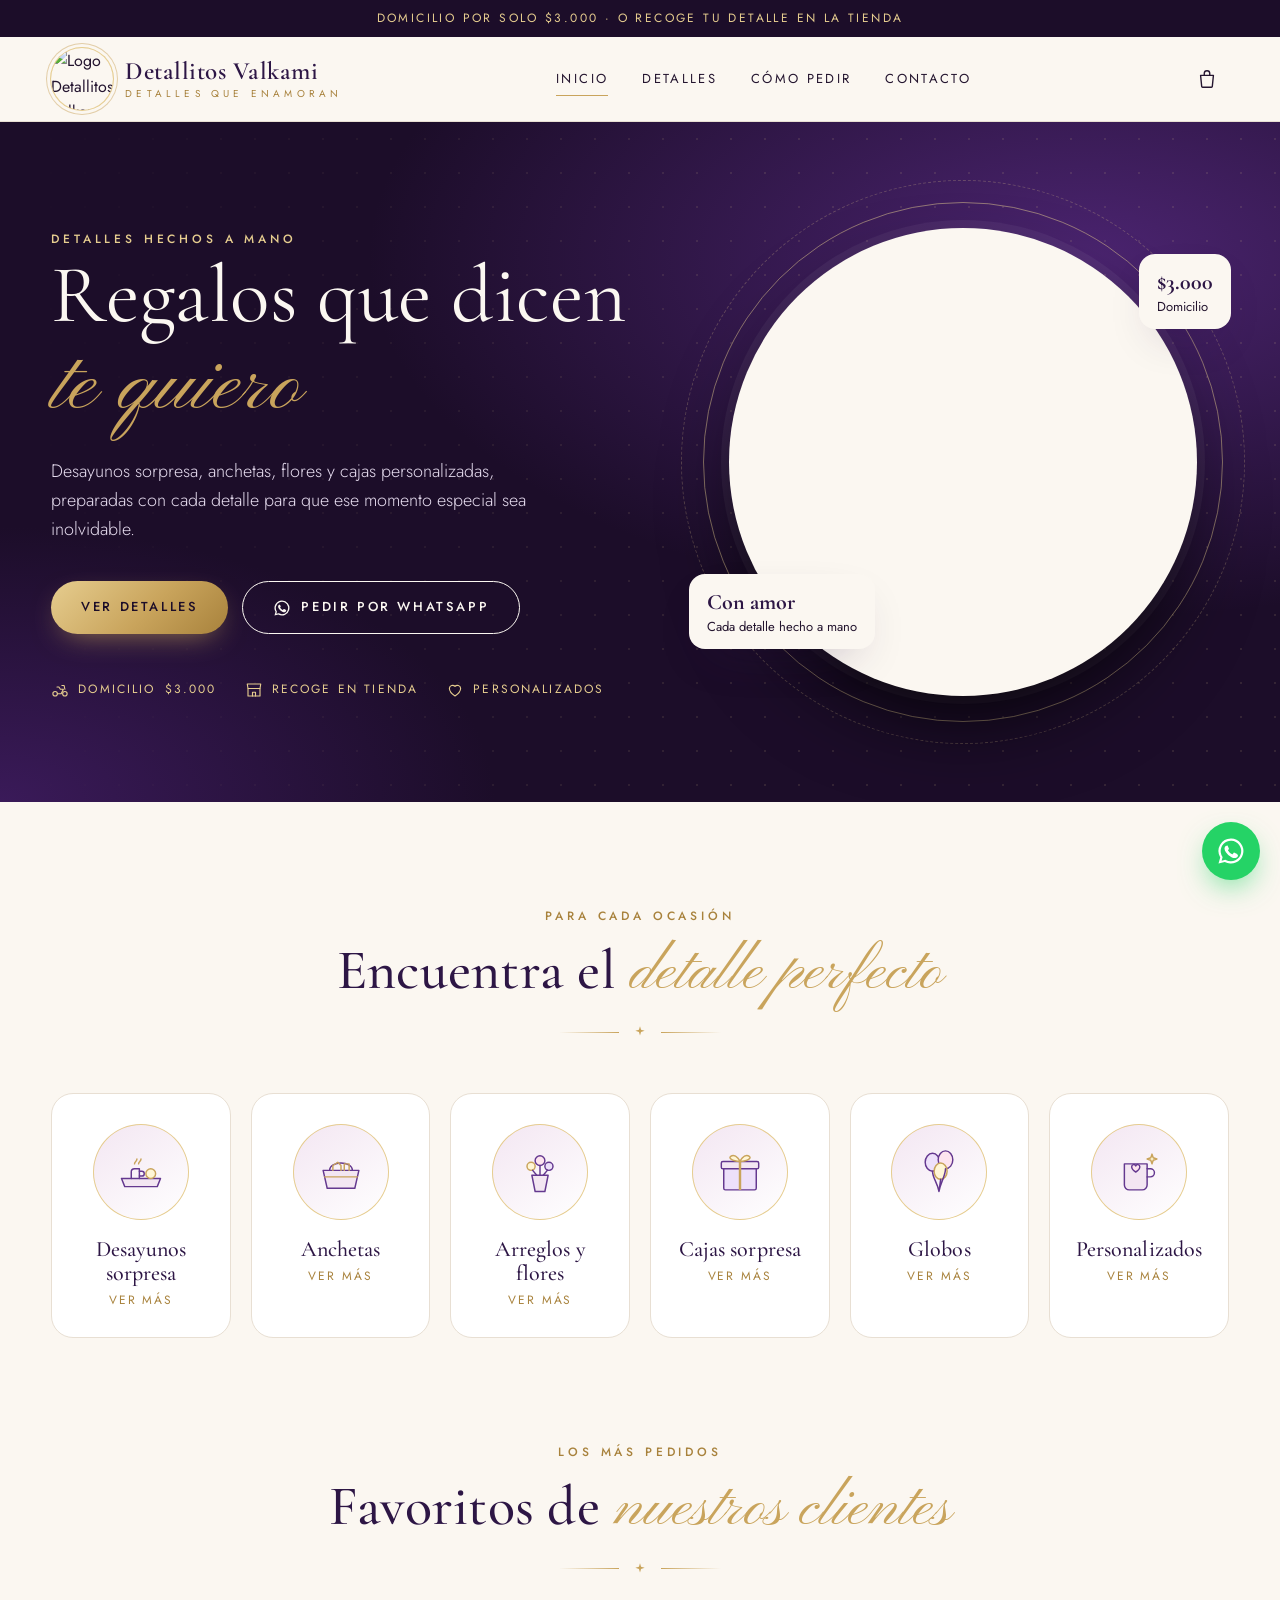
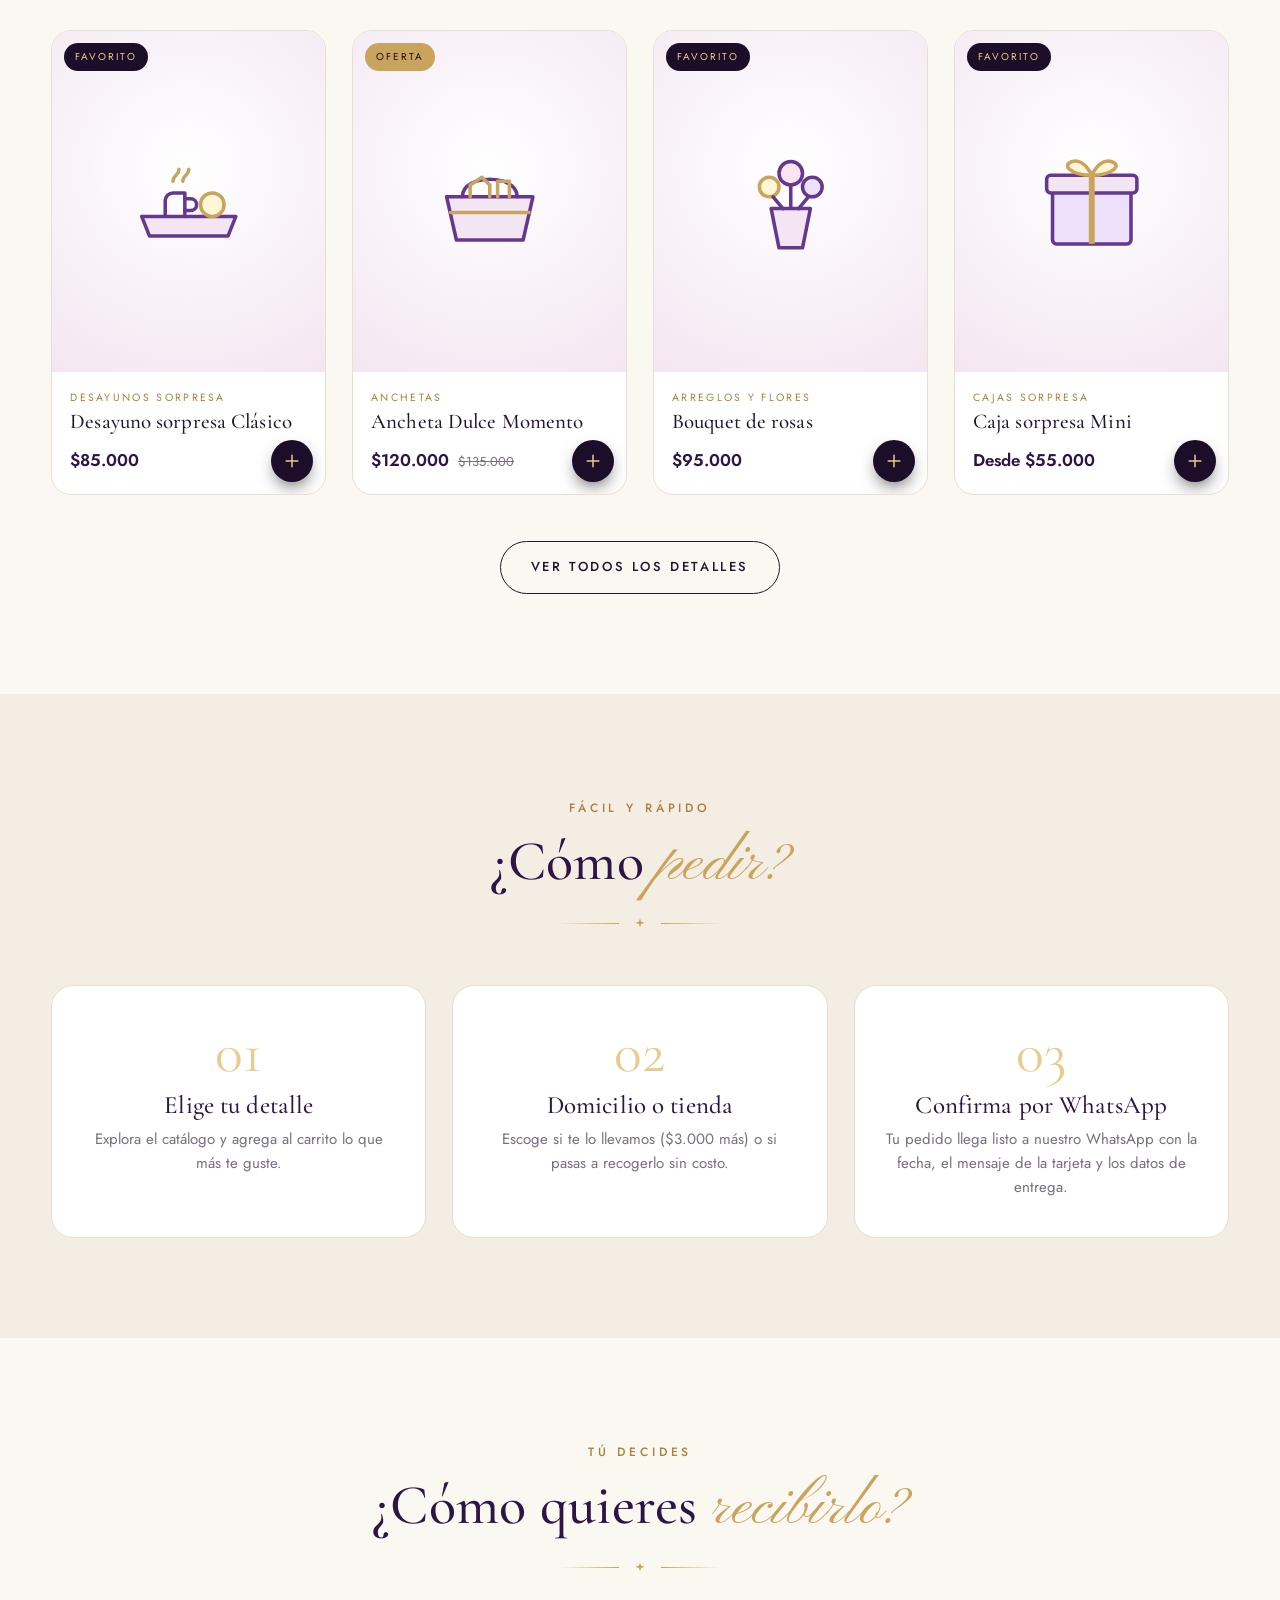
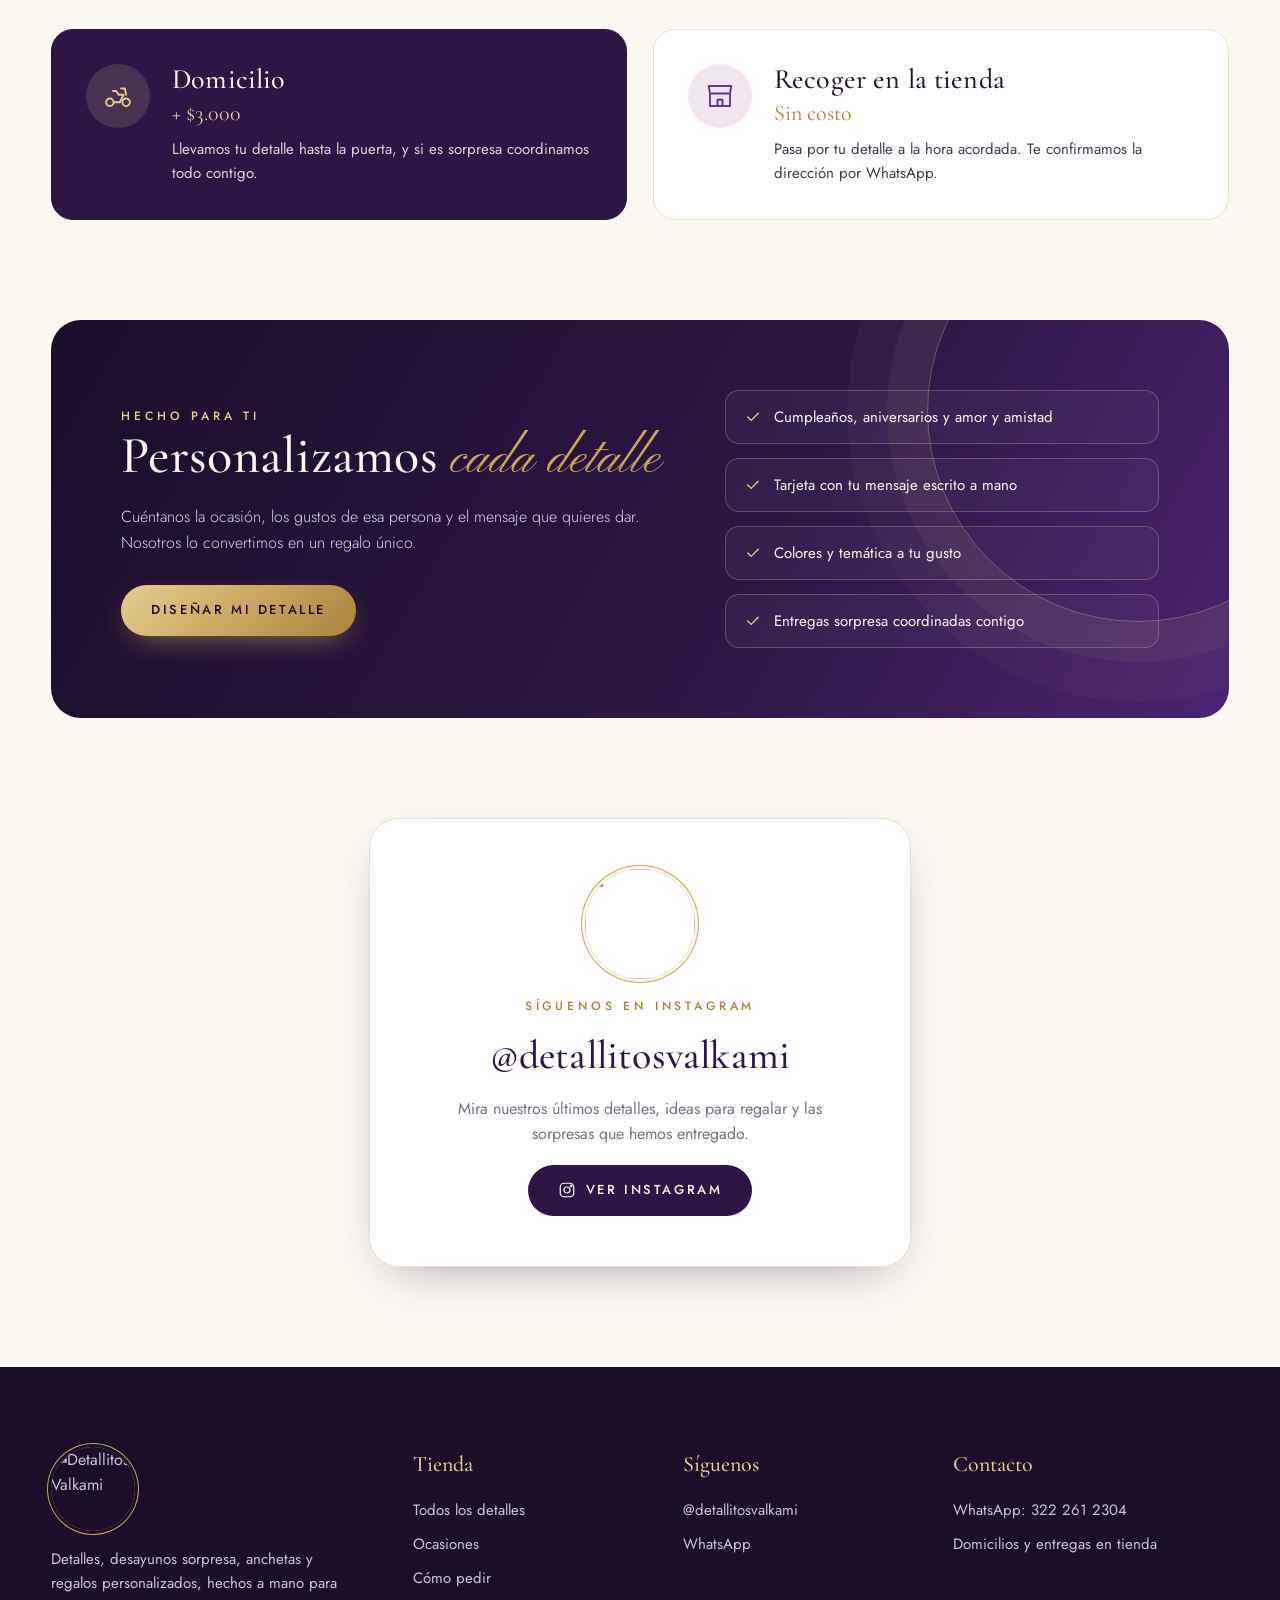
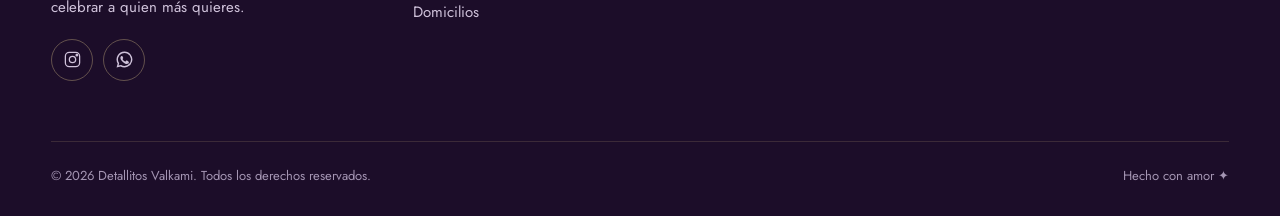
==== index.html @ d03b8a06 "Add files via upload" ====
<!DOCTYPE html>
<html lang="es-CO">
<head>
<meta charset="utf-8">
<meta name="viewport" content="width=device-width, initial-scale=1">
<title>Detallitos Valkami | Desayunos sorpresa, anchetas y detalles con domicilio</title>
<meta name="description" content="Detalles, desayunos sorpresa, anchetas, flores, globos y regalos personalizados. Domicilio por $3.000 o recoge en la tienda. Pide por WhatsApp 322 261 2304.">
<meta name="theme-color" content="#1c0d29">
<link rel="canonical" href="https://detallitosvalkami.pages.dev/">
<meta property="og:type" content="website"><meta property="og:site_name" content="Detallitos Valkami">
<meta property="og:title" content="Detallitos Valkami | Desayunos sorpresa, anchetas y detalles con domicilio"><meta property="og:description" content="Detalles, desayunos sorpresa, anchetas, flores, globos y regalos personalizados. Domicilio por $3.000 o recoge en la tienda. Pide por WhatsApp 322 261 2304.">
<meta property="og:image" content="https://detallitosvalkami.pages.dev/assets/logo.png"><meta property="og:url" content="https://detallitosvalkami.pages.dev/">
<link rel="icon" href="/assets/favicon.png" type="image/png"><link rel="apple-touch-icon" href="/assets/apple-touch-icon.png">
<link rel="preconnect" href="https://fonts.googleapis.com"><link rel="preconnect" href="https://fonts.gstatic.com" crossorigin>
<link href="https://fonts.googleapis.com/css2?family=Cormorant+Garamond:ital,wght@0,400;0,500;0,600;1,400&family=Jost:wght@300;400;500;600&family=Pinyon+Script&display=swap" rel="stylesheet">
<link rel="stylesheet" href="/estilos.css">
<script type="application/ld+json">{"@context":"https://schema.org","@type":"Store","name":"Detallitos Valkami","image":"https://detallitosvalkami.pages.dev/assets/logo.png","url":"https://detallitosvalkami.pages.dev/","telephone":"+573222612304","sameAs":["https://www.instagram.com/detallitosvalkami/"],"description":"Detalles, desayunos sorpresa, anchetas, arreglos y regalos personalizados con domicilio.","priceRange":"$$"}</script>
</head>
<body>
<div class="anuncio">Domicilio por solo $3.000 · o recoge tu detalle en la tienda</div>
<header class="cab">
  <div class="contenedor">
    <a class="logo" href="/" aria-label="Detallitos Valkami, inicio"><img src="/assets/logo.webp" alt="Logo Detallitos Valkami" width="62" height="62"><span class="txt"><b>Detallitos Valkami</b><small>Detalles que enamoran</small></span></a>
    <nav class="menu" aria-label="Menú principal">
      <a href="/" class="activo">Inicio</a><a href="/tienda.html">Detalles</a><a href="/#como-pedir">Cómo pedir</a><a href="/#contacto">Contacto</a>
    </nav>
    <div class="acciones">
      <button class="icono-btn" data-abrir-carrito aria-label="Abrir carrito"><svg viewBox="0 0 24 24" fill="none" stroke="currentColor" stroke-width="1.5" stroke-linecap="round" stroke-linejoin="round"><path d="M5 8h14l-1.2 12.1a1 1 0 0 1-1 .9H7.2a1 1 0 0 1-1-.9L5 8Z"/><path d="M9 8V6a3 3 0 0 1 6 0v2"/></svg><span class="burbuja"></span></button>
      <button class="icono-btn hamb" aria-label="Abrir menú"><svg viewBox="0 0 24 24" fill="none" stroke="currentColor" stroke-width="1.6" stroke-linecap="round"><path d="M4 7h16M4 12h16M4 17h10"/></svg></button>
    </div>
  </div>
</header>
<main>

<section class="hero" style="padding:0">
  <div class="contenedor">
    <div>
      <span class="sup" style="color:var(--oro2)">Detalles hechos a mano</span>
      <h1>Regalos que dicen <span class="script">te quiero</span></h1>
      <p class="lead">Desayunos sorpresa, anchetas, flores y cajas personalizadas, preparadas con cada detalle para que ese momento especial sea inolvidable.</p>
      <div class="botones">
        <a class="btn btn-oro" href="/tienda.html">Ver detalles</a>
        <a class="btn btn-borde" href="https://wa.me/573222612304?text=Hola%20Detallitos%20Valkami%20%E2%9C%A8%20quiero%20hacer%20un%20pedido" target="_blank" rel="noopener"><svg class="ico" viewBox="0 0 24 24" fill="currentColor"><path d="M12 2a10 10 0 0 0-8.6 15.1L2 22l5-1.3A10 10 0 1 0 12 2Zm0 18.2a8.2 8.2 0 0 1-4.2-1.1l-.3-.2-3 .8.8-2.9-.2-.3A8.2 8.2 0 1 1 12 20.2Zm4.5-6.1c-.2-.1-1.5-.7-1.7-.8s-.4-.1-.6.1-.7.8-.8 1-.3.2-.5.1a6.7 6.7 0 0 1-3.3-2.9c-.3-.4.3-.4.7-1.3.1-.2 0-.3 0-.4l-.8-1.8c-.2-.5-.4-.4-.6-.4h-.5a1 1 0 0 0-.7.3 3 3 0 0 0-.9 2.2 5.2 5.2 0 0 0 1.1 2.7 11.8 11.8 0 0 0 4.5 4c1.7.7 2.3.8 3.2.6a2.7 2.7 0 0 0 1.8-1.2 2.2 2.2 0 0 0 .1-1.2c0-.1-.2-.2-.4-.3Z"/></svg> Pedir por WhatsApp</a>
      </div>
      <div class="sellos"><span><svg viewBox="0 0 24 24" fill="none" stroke="currentColor" stroke-width="1.5" stroke-linecap="round" stroke-linejoin="round"><circle cx="5.5" cy="17" r="3"/><circle cx="18.5" cy="17" r="3"/><path d="M8.5 17h5l3-6h-4l-2-3H8"/><path d="M14.5 6h3l1 5"/></svg> Domicilio <span data-costo-dom>$3.000</span></span><span><svg viewBox="0 0 24 24" fill="none" stroke="currentColor" stroke-width="1.5" stroke-linecap="round" stroke-linejoin="round"><path d="M4 10v10h16V10"/><path d="M3 4h18l-1 6H4L3 4Z"/><path d="M10 20v-5h4v5"/></svg> Recoge en tienda</span><span><svg viewBox="0 0 24 24" fill="none" stroke="currentColor" stroke-width="1.5" stroke-linejoin="round"><path d="M12 20s-7.5-4.6-7.5-10.2A4.3 4.3 0 0 1 12 7.3a4.3 4.3 0 0 1 7.5 2.5C19.5 15.4 12 20 12 20Z"/></svg> Personalizados</span></div>
    </div>
    <div class="hero-arte">
      <div class="aro dos"></div><div class="aro"></div>
      <div class="disco"><img id="imgPortada" src="/assets/logo.webp" alt="Detallitos Valkami" width="468" height="468"></div>
      <div class="etiqueta e1"><b>Con amor</b>Cada detalle hecho a mano</div>
      <div class="etiqueta e2"><b data-costo-dom>$3.000</b>Domicilio</div>
    </div>
  </div>
</section>

<section id="ocasiones">
  <div class="contenedor">
    <div class="sec-cab aparece"><span class="sup">Para cada ocasión</span><h2>Encuentra el <span class="script">detalle perfecto</span></h2><div class="adorno"><svg viewBox="0 0 24 24" fill="currentColor"><path d="M12 2l1.8 6.2L20 10l-6.2 1.8L12 18l-1.8-6.2L4 10l6.2-1.8z"/></svg></div></div>
    <div class="ocasiones" id="ocasiones-lista"></div>
  </div>
</section>

<section style="padding-top:0">
  <div class="contenedor">
    <div class="sec-cab aparece"><span class="sup">Los más pedidos</span><h2>Favoritos de <span class="script">nuestros clientes</span></h2><div class="adorno"><svg viewBox="0 0 24 24" fill="currentColor"><path d="M12 2l1.8 6.2L20 10l-6.2 1.8L12 18l-1.8-6.2L4 10l6.2-1.8z"/></svg></div></div>
    <div class="rejilla" id="destacados"></div>
    <div style="text-align:center;margin-top:46px"><a class="btn btn-borde" href="/tienda.html">Ver todos los detalles</a></div>
  </div>
</section>

<section class="pasos-sec" id="como-pedir">
  <div class="contenedor">
    <div class="sec-cab aparece"><span class="sup">Fácil y rápido</span><h2>¿Cómo <span class="script">pedir?</span></h2><div class="adorno"><svg viewBox="0 0 24 24" fill="currentColor"><path d="M12 2l1.8 6.2L20 10l-6.2 1.8L12 18l-1.8-6.2L4 10l6.2-1.8z"/></svg></div></div>
    <div class="pasos">
      <div class="paso aparece"><h3>Elige tu detalle</h3><p>Explora el catálogo y agrega al carrito lo que más te guste.</p></div>
      <div class="paso aparece"><h3>Domicilio o tienda</h3><p>Escoge si te lo llevamos (<span data-costo-dom>$3.000</span> más) o si pasas a recogerlo sin costo.</p></div>
      <div class="paso aparece"><h3>Confirma por WhatsApp</h3><p>Tu pedido llega listo a nuestro WhatsApp con la fecha, el mensaje de la tarjeta y los datos de entrega.</p></div>
    </div>
  </div>
</section>

<section id="entrega">
  <div class="contenedor">
    <div class="sec-cab aparece"><span class="sup">Tú decides</span><h2>¿Cómo quieres <span class="script">recibirlo?</span></h2><div class="adorno"><svg viewBox="0 0 24 24" fill="currentColor"><path d="M12 2l1.8 6.2L20 10l-6.2 1.8L12 18l-1.8-6.2L4 10l6.2-1.8z"/></svg></div></div>
    <div class="entrega">
      <div class="op-entrega oscura aparece"><div class="circ"><svg viewBox="0 0 24 24" fill="none" stroke="currentColor" stroke-width="1.5" stroke-linecap="round" stroke-linejoin="round"><circle cx="5.5" cy="17" r="3"/><circle cx="18.5" cy="17" r="3"/><path d="M8.5 17h5l3-6h-4l-2-3H8"/><path d="M14.5 6h3l1 5"/></svg></div><div><h3>Domicilio</h3><div class="valor">+ <span data-costo-dom>$3.000</span></div><p>Llevamos tu detalle hasta la puerta, y si es sorpresa coordinamos todo contigo.</p></div></div>
      <div class="op-entrega aparece"><div class="circ"><svg viewBox="0 0 24 24" fill="none" stroke="currentColor" stroke-width="1.5" stroke-linecap="round" stroke-linejoin="round"><path d="M4 10v10h16V10"/><path d="M3 4h18l-1 6H4L3 4Z"/><path d="M10 20v-5h4v5"/></svg></div><div><h3>Recoger en la tienda</h3><div class="valor">Sin costo</div><p data-direccion>Pasa por tu detalle a la hora acordada. Te confirmamos la dirección por WhatsApp.</p></div></div>
    </div>
  </div>
</section>

<section style="padding-top:0">
  <div class="contenedor">
    <div class="banner aparece">
      <div style="position:relative;z-index:1"><span class="sup" style="color:var(--oro2)">Hecho para ti</span><h2>Personalizamos <span class="script">cada detalle</span></h2><p>Cuéntanos la ocasión, los gustos de esa persona y el mensaje que quieres dar. Nosotros lo convertimos en un regalo único.</p><a class="btn btn-oro" href="https://wa.me/573222612304?text=Hola%20Detallitos%20Valkami%20%E2%9C%A8%20quiero%20un%20detalle%20personalizado" target="_blank" rel="noopener">Diseñar mi detalle</a></div>
      <ul><li><svg viewBox="0 0 24 24" fill="none" stroke="currentColor" stroke-width="1.8" stroke-linecap="round" stroke-linejoin="round"><path d="m5 12 4.5 4.5L19 7"/></svg> Cumpleaños, aniversarios y amor y amistad</li><li><svg viewBox="0 0 24 24" fill="none" stroke="currentColor" stroke-width="1.8" stroke-linecap="round" stroke-linejoin="round"><path d="m5 12 4.5 4.5L19 7"/></svg> Tarjeta con tu mensaje escrito a mano</li><li><svg viewBox="0 0 24 24" fill="none" stroke="currentColor" stroke-width="1.8" stroke-linecap="round" stroke-linejoin="round"><path d="m5 12 4.5 4.5L19 7"/></svg> Colores y temática a tu gusto</li><li><svg viewBox="0 0 24 24" fill="none" stroke="currentColor" stroke-width="1.8" stroke-linecap="round" stroke-linejoin="round"><path d="m5 12 4.5 4.5L19 7"/></svg> Entregas sorpresa coordinadas contigo</li></ul>
    </div>
  </div>
</section>

<section class="insta" style="padding-top:0">
  <div class="contenedor">
    <div class="marco aparece"><img src="/assets/logo.webp" alt="" width="110" height="110" loading="lazy"><span class="sup">Síguenos en Instagram</span><h2>@detallitosvalkami</h2><p style="color:var(--gris);max-width:420px">Mira nuestros últimos detalles, ideas para regalar y las sorpresas que hemos entregado.</p><a class="btn btn-morado" href="https://www.instagram.com/detallitosvalkami/" target="_blank" rel="noopener"><svg class="ico" viewBox="0 0 24 24" fill="none" stroke="currentColor" stroke-width="1.6"><rect x="3" y="3" width="18" height="18" rx="5"/><circle cx="12" cy="12" r="4"/><circle cx="17.5" cy="6.5" r="1" fill="currentColor"/></svg> Ver Instagram</a></div>
  </div>
</section>

</main>
<footer class="pie" id="contacto">
  <div class="contenedor">
    <div class="cols">
      <div class="marca"><img src="/assets/logo.webp" alt="Detallitos Valkami" width="84" height="84" loading="lazy"><p>Detalles, desayunos sorpresa, anchetas y regalos personalizados, hechos a mano para celebrar a quien más quieres.</p>
        <div class="redes"><a href="https://www.instagram.com/detallitosvalkami/" target="_blank" rel="noopener" aria-label="Instagram"><svg viewBox="0 0 24 24" fill="none" stroke="currentColor" stroke-width="1.6"><rect x="3" y="3" width="18" height="18" rx="5"/><circle cx="12" cy="12" r="4"/><circle cx="17.5" cy="6.5" r="1" fill="currentColor"/></svg></a><a href="https://wa.me/573222612304?text=Hola%20Detallitos%20Valkami%20%E2%9C%A8%20quiero%20hacer%20un%20pedido" target="_blank" rel="noopener" aria-label="WhatsApp"><svg viewBox="0 0 24 24" fill="currentColor"><path d="M12 2a10 10 0 0 0-8.6 15.1L2 22l5-1.3A10 10 0 1 0 12 2Zm0 18.2a8.2 8.2 0 0 1-4.2-1.1l-.3-.2-3 .8.8-2.9-.2-.3A8.2 8.2 0 1 1 12 20.2Zm4.5-6.1c-.2-.1-1.5-.7-1.7-.8s-.4-.1-.6.1-.7.8-.8 1-.3.2-.5.1a6.7 6.7 0 0 1-3.3-2.9c-.3-.4.3-.4.7-1.3.1-.2 0-.3 0-.4l-.8-1.8c-.2-.5-.4-.4-.6-.4h-.5a1 1 0 0 0-.7.3 3 3 0 0 0-.9 2.2 5.2 5.2 0 0 0 1.1 2.7 11.8 11.8 0 0 0 4.5 4c1.7.7 2.3.8 3.2.6a2.7 2.7 0 0 0 1.8-1.2 2.2 2.2 0 0 0 .1-1.2c0-.1-.2-.2-.4-.3Z"/></svg></a></div></div>
      <div><h4>Tienda</h4><ul><li><a href="/tienda.html">Todos los detalles</a></li><li><a href="/#ocasiones">Ocasiones</a></li><li><a href="/#como-pedir">Cómo pedir</a></li><li><a href="/#entrega">Domicilios</a></li></ul></div>
      <div><h4>Síguenos</h4><ul><li><a href="https://www.instagram.com/detallitosvalkami/" target="_blank" rel="noopener">@detallitosvalkami</a></li><li><a href="https://wa.me/573222612304?text=Hola%20Detallitos%20Valkami%20%E2%9C%A8%20quiero%20hacer%20un%20pedido" target="_blank" rel="noopener">WhatsApp</a></li></ul></div>
      <div><h4>Contacto</h4><ul><li><a href="https://wa.me/573222612304?text=Hola%20Detallitos%20Valkami%20%E2%9C%A8%20quiero%20hacer%20un%20pedido" target="_blank" rel="noopener">WhatsApp: 322 261 2304</a></li><li data-direccion>Domicilios y entregas en tienda</li><li data-horario></li></ul></div>
    </div>
    <div class="legal"><span>© <span id="anio">2026</span> Detallitos Valkami. Todos los derechos reservados.</span><span>Hecho con amor ✦</span></div>
  </div>
</footer>
<script>document.getElementById("anio").textContent=new Date().getFullYear()</script>
<script type="module">
import { iniciar, productos, pintarRejilla, arte, slug, esc, $ } from "/tienda.js";
const aj = await iniciar();
if (aj.imagenPortada) $("#imgPortada").src = aj.imagenPortada;
$("#ocasiones-lista").innerHTML = aj.categorias.map(c => `<a class="ocasion aparece" href="/tienda.html?cat=${slug(c)}"><div class="circ">${arte(c)}</div><h3>${esc(c)}</h3><span>Ver más</span></a>`).join("");
const l = await productos();
const dest = l.filter(p => p.destacado);
pintarRejilla($("#destacados"), (dest.length ? dest : l).slice(0, 8));
</script>
</body>
</html>
---- estilos.css ----
/* Detallitos Valkami — estilo luxury (morado del logo + dorado champaña) */
:root{
  --noche:#1c0d29; --ciruela:#2d1645; --morado:#64388f; --lila:#b48fd0; --rubor:#f3e6f2;
  --oro:#c9a45c; --oro2:#e6cd8f; --oro3:#a8823c;
  --marfil:#fbf7f1; --crema:#f4ede3; --blanco:#fff; --tinta:#24152f; --gris:#7a6e83; --linea:#e8dfd3;
  --serif:"Cormorant Garamond",Georgia,"Times New Roman",serif;
  --sans:"Jost",system-ui,-apple-system,"Segoe UI",Roboto,sans-serif;
  --script:"Pinyon Script","Great Vibes",cursive;
  --sombra:0 18px 50px -24px rgba(45,22,69,.45);
}
*{box-sizing:border-box;margin:0;padding:0}
html{scroll-behavior:smooth}
body{font-family:var(--sans);color:var(--tinta);background:var(--marfil);font-size:16px;line-height:1.6;-webkit-font-smoothing:antialiased}
img{max-width:100%;display:block}
a{color:inherit;text-decoration:none}
button,input,select,textarea{font:inherit;color:inherit}
button{cursor:pointer;background:none;border:0}
.contenedor{width:min(1200px,92%);margin-inline:auto}
.sup{display:inline-block;font-size:12px;letter-spacing:.32em;text-transform:uppercase;color:var(--oro3);font-weight:500}
.script{font-family:var(--script);font-weight:400;color:var(--oro);letter-spacing:0}
h1,h2,h3{font-family:var(--serif);font-weight:500;line-height:1.08;letter-spacing:.005em}
.oculto{display:none!important}
.sr{position:absolute;width:1px;height:1px;overflow:hidden;clip:rect(0 0 0 0)}

/* ===== Botones ===== */
.btn{display:inline-flex;align-items:center;justify-content:center;gap:10px;padding:15px 30px;border-radius:999px;font-size:13px;letter-spacing:.2em;text-transform:uppercase;font-weight:500;transition:.25s;white-space:nowrap}
.btn-oro{background:linear-gradient(135deg,var(--oro2),var(--oro) 55%,var(--oro3));color:var(--noche);box-shadow:0 10px 30px -12px rgba(201,164,92,.8)}
.btn-oro:hover{transform:translateY(-2px);box-shadow:0 16px 36px -12px rgba(201,164,92,.9)}
.btn-borde{border:1px solid currentColor}
.btn-borde:hover{background:var(--tinta);color:var(--marfil);border-color:var(--tinta)}
.hero .btn-borde:hover{background:var(--marfil);color:var(--noche)}
.btn-morado{background:var(--ciruela);color:var(--marfil)}
.btn-morado:hover{background:var(--morado)}
.btn-bloque{width:100%}
.btn:disabled{opacity:.5;cursor:not-allowed;transform:none}
.ico{width:18px;height:18px;flex:none}

/* ===== Anuncio + cabecera ===== */
.anuncio{background:var(--noche);color:var(--oro2);text-align:center;font-size:12px;letter-spacing:.2em;text-transform:uppercase;padding:9px 12px}
.cab{position:sticky;top:0;z-index:40;background:rgba(251,247,241,.92);backdrop-filter:blur(12px);border-bottom:1px solid var(--linea)}
.cab .contenedor{display:flex;align-items:center;justify-content:space-between;height:84px;gap:20px}
.logo{display:flex;align-items:center;gap:12px}
.logo img{width:62px;height:62px;border-radius:50%;box-shadow:0 0 0 1px var(--oro2),0 0 0 4px var(--marfil),0 0 0 5px rgba(201,164,92,.5)}
.logo .txt{display:flex;flex-direction:column;line-height:1}
.logo b{font-family:var(--serif);font-size:25px;font-weight:600;color:var(--ciruela);letter-spacing:.02em}
.logo small{font-size:10px;letter-spacing:.42em;text-transform:uppercase;color:var(--oro3);margin-top:5px}
.menu{display:flex;gap:34px;font-size:13px;letter-spacing:.18em;text-transform:uppercase}
.menu a{position:relative;padding:6px 0}
.menu a::after{content:"";position:absolute;left:0;right:0;bottom:0;height:1px;background:var(--oro);transform:scaleX(0);transition:.3s}
.menu a:hover::after,.menu a.activo::after{transform:scaleX(1)}
.acciones{display:flex;align-items:center;gap:8px}
.icono-btn{position:relative;width:44px;height:44px;border-radius:50%;display:grid;place-items:center;transition:.2s}
.icono-btn:hover{background:var(--crema)}
.icono-btn svg{width:22px;height:22px}
.burbuja{position:absolute;top:3px;right:2px;min-width:19px;height:19px;padding:0 5px;border-radius:999px;background:var(--morado);color:#fff;font-size:11px;display:grid;place-items:center;font-weight:600}
.burbuja:empty,.burbuja[data-n="0"]{display:none}
.hamb{display:none}
@media(max-width:900px){
  .cab .contenedor{height:70px}
  .logo img{width:48px;height:48px}
  .logo b{font-size:20px}.logo small{font-size:9px;letter-spacing:.3em}
  .menu{position:fixed;inset:70px 0 auto 0;flex-direction:column;gap:0;background:var(--marfil);border-bottom:1px solid var(--linea);padding:8px 4%;transform:translateY(-12px);opacity:0;visibility:hidden;transition:.3s;z-index:-1;box-shadow:0 20px 30px -20px rgba(0,0,0,.3)}
  .menu.abierto{transform:none;opacity:1;visibility:visible}
  .menu a{padding:16px 0;border-bottom:1px solid var(--linea)}
  .menu a::after{display:none}
  .hamb{display:grid}
}

/* ===== Hero ===== */
.hero{position:relative;overflow:hidden;color:var(--marfil);background:radial-gradient(1200px 600px at 85% 20%,#4b2470 0%,transparent 60%),radial-gradient(900px 500px at 0% 100%,#3a1a59 0%,transparent 55%),var(--noche)}
.hero::before{content:"";position:absolute;inset:0;background-image:radial-gradient(rgba(230,205,143,.35) 1px,transparent 1.5px);background-size:34px 34px;mask-image:linear-gradient(90deg,transparent,#000 60%);opacity:.35}
.hero .contenedor{position:relative;display:grid;grid-template-columns:1.05fr .95fr;align-items:center;gap:60px;min-height:640px;padding:80px 0}
.hero h1{font-size:clamp(46px,6.4vw,86px);font-weight:400}
.hero h1 .script{display:block;font-size:1.05em;line-height:1;margin-top:6px}
.hero p.lead{margin:26px 0 38px;max-width:520px;font-size:18px;color:#e6dcef;font-weight:300}
.hero .botones{display:flex;gap:14px;flex-wrap:wrap}
.hero .sellos{display:flex;gap:28px;margin-top:46px;flex-wrap:wrap;font-size:12px;letter-spacing:.18em;text-transform:uppercase;color:var(--oro2)}
.hero .sellos span{display:flex;align-items:center;gap:9px}
.hero .sellos svg{width:18px;height:18px}
.hero-arte{position:relative;aspect-ratio:1;max-width:520px;justify-self:center;width:100%}
.hero-arte .aro{position:absolute;inset:0;border-radius:50%;border:1px solid rgba(230,205,143,.5)}
.hero-arte .aro.dos{inset:-22px;border-style:dashed;border-color:rgba(230,205,143,.25);animation:gira 60s linear infinite}
.hero-arte .disco{position:absolute;inset:26px;border-radius:50%;overflow:hidden;background:var(--marfil);box-shadow:0 40px 90px -30px #000,0 0 0 8px rgba(255,255,255,.05)}
.hero-arte .disco img{width:100%;height:100%;object-fit:cover}
.hero-arte .etiqueta{position:absolute;background:var(--marfil);color:var(--tinta);border-radius:16px;padding:14px 18px;box-shadow:var(--sombra);font-size:13px;line-height:1.35}
.hero-arte .etiqueta b{display:block;font-family:var(--serif);font-size:22px;color:var(--ciruela)}
.hero-arte .e1{left:-14px;bottom:14%}
.hero-arte .e2{right:-8px;top:10%}
@keyframes gira{to{transform:rotate(360deg)}}
@media(max-width:900px){
  .hero .contenedor{grid-template-columns:1fr;gap:40px;padding:56px 0 70px;min-height:0;text-align:center}
  .hero p.lead{margin-inline:auto}
  .hero .botones,.hero .sellos{justify-content:center}
  .hero-arte{max-width:340px}
  .hero-arte .e1{left:-4px}.hero-arte .e2{right:-4px}
}

/* ===== Secciones ===== */
section{padding:100px 0}
.sec-cab{text-align:center;max-width:680px;margin:0 auto 54px}
.sec-cab h2{font-size:clamp(36px,4.6vw,56px);margin-top:12px;color:var(--ciruela)}
.sec-cab h2 .script{font-size:1.1em}
.sec-cab p{color:var(--gris);margin-top:14px}
.adorno{display:flex;align-items:center;justify-content:center;gap:14px;color:var(--oro);margin-top:18px}
.adorno::before,.adorno::after{content:"";width:60px;height:1px;background:linear-gradient(90deg,transparent,var(--oro))}
.adorno::after{transform:scaleX(-1)}
.adorno svg{width:14px;height:14px}
@media(max-width:700px){section{padding:70px 0}.sec-cab{margin-bottom:38px}}

/* Ocasiones */
.ocasiones{display:grid;grid-template-columns:repeat(auto-fit,minmax(170px,1fr));gap:20px}
@media(max-width:600px){.ocasiones{grid-template-columns:1fr 1fr;gap:12px}.ocasion{padding:22px 10px 18px}.ocasion .circ{width:74px;height:74px}.ocasion .circ svg{width:40px;height:40px}.ocasion h3{font-size:19px}}
.ocasion{position:relative;background:var(--blanco);border:1px solid var(--linea);border-radius:22px;padding:30px 18px 26px;text-align:center;transition:.3s;overflow:hidden}
.ocasion::before{content:"";position:absolute;inset:auto -30% -60% -30%;height:80%;background:radial-gradient(closest-side,var(--rubor),transparent);opacity:0;transition:.3s}
.ocasion:hover{transform:translateY(-6px);border-color:var(--oro2);box-shadow:var(--sombra)}
.ocasion:hover::before{opacity:1}
.ocasion .circ{position:relative;width:96px;height:96px;margin:0 auto 18px;border-radius:50%;background:linear-gradient(145deg,var(--rubor),#fff);display:grid;place-items:center;box-shadow:inset 0 0 0 1px var(--oro2)}
.ocasion .circ svg{width:52px;height:52px}
.ocasion h3{position:relative;font-size:22px;color:var(--ciruela)}
.ocasion span{position:relative;font-size:12px;letter-spacing:.16em;text-transform:uppercase;color:var(--oro3)}

/* Tarjetas de producto */
.rejilla{display:grid;grid-template-columns:repeat(4,1fr);gap:26px}
@media(max-width:1000px){.rejilla{grid-template-columns:repeat(3,1fr)}}
@media(max-width:720px){.rejilla{grid-template-columns:repeat(2,1fr);gap:14px}}
.tarjeta{position:relative;display:flex;flex-direction:column;background:var(--blanco);border-radius:20px;overflow:hidden;border:1px solid var(--linea);transition:.3s}
.tarjeta:hover{box-shadow:var(--sombra);transform:translateY(-4px);border-color:var(--oro2)}
.tarjeta .foto{position:relative;aspect-ratio:4/5;background:var(--crema);overflow:hidden}
.tarjeta .foto img{width:100%;height:100%;object-fit:cover;transition:.6s}
.tarjeta:hover .foto img{transform:scale(1.05)}
.tarjeta .arte,.galeria-pri .arte{width:100%;height:100%;display:grid;place-items:center;background:radial-gradient(circle at 50% 40%,#fff,var(--rubor))}
.tarjeta .arte svg{width:46%;height:auto}
.sello{position:absolute;top:12px;left:12px;background:var(--noche);color:var(--oro2);font-size:10px;letter-spacing:.2em;text-transform:uppercase;padding:6px 11px;border-radius:999px;z-index:2}
.sello.oferta{background:var(--oro);color:var(--noche)}
.sello.agotado{background:#fff;color:var(--gris);border:1px solid var(--linea)}
.tarjeta .info{padding:18px 18px 20px;display:flex;flex-direction:column;gap:4px;flex:1}
.tarjeta .cat{font-size:10.5px;letter-spacing:.22em;text-transform:uppercase;color:var(--oro3)}
.tarjeta h3{font-size:21px;color:var(--tinta);line-height:1.15}
.precio{display:flex;align-items:baseline;gap:9px;margin-top:auto;padding-top:8px}
.precio b{font-size:17px;font-weight:600;color:var(--ciruela)}
.precio s{font-size:13px;color:var(--gris)}
.tarjeta .agregar{position:absolute;right:12px;bottom:12px;width:42px;height:42px;border-radius:50%;background:var(--noche);color:var(--oro2);display:grid;place-items:center;transition:.2s;z-index:2;box-shadow:0 8px 20px -8px #000}
.tarjeta .agregar:hover{background:var(--morado);transform:scale(1.08)}
.tarjeta .agregar svg{width:20px;height:20px}
@media(max-width:720px){.tarjeta .info{padding:13px}.tarjeta h3{font-size:17px}.precio b{font-size:15px}.tarjeta .agregar{width:36px;height:36px}}
.vacio{text-align:center;color:var(--gris);padding:60px 20px;border:1px dashed var(--linea);border-radius:20px;grid-column:1/-1;background:var(--blanco)}

/* Cómo pedir */
.pasos-sec{background:var(--crema)}
.pasos{display:grid;grid-template-columns:repeat(3,1fr);gap:26px;counter-reset:p}
.paso{background:var(--blanco);border-radius:22px;padding:38px 30px;text-align:center;border:1px solid var(--linea);position:relative}
.paso::before{counter-increment:p;content:counter(p,decimal-leading-zero);font-family:var(--serif);font-size:58px;color:var(--oro2);line-height:1;display:block;margin-bottom:10px}
.paso h3{font-size:25px;color:var(--ciruela);margin-bottom:8px}
.paso p{color:var(--gris);font-size:15px}
@media(max-width:800px){.pasos{grid-template-columns:1fr}}

/* Entrega */
.entrega{display:grid;grid-template-columns:1fr 1fr;gap:26px}
.op-entrega{display:flex;gap:22px;align-items:flex-start;padding:34px;border-radius:22px;background:var(--blanco);border:1px solid var(--linea)}
.op-entrega.oscura{background:var(--ciruela);color:var(--marfil);border-color:var(--ciruela)}
.op-entrega .circ{width:64px;height:64px;border-radius:50%;flex:none;display:grid;place-items:center;background:var(--rubor);color:var(--morado)}
.op-entrega.oscura .circ{background:rgba(230,205,143,.15);color:var(--oro2)}
.op-entrega .circ svg{width:30px;height:30px}
.op-entrega h3{font-size:28px}
.op-entrega .valor{font-family:var(--serif);font-size:22px;color:var(--oro3);margin:2px 0 6px}
.op-entrega.oscura .valor{color:var(--oro2)}
.op-entrega p{font-size:15px;opacity:.85}
@media(max-width:800px){.entrega{grid-template-columns:1fr}.op-entrega{padding:26px}}

/* Banner personalizado */
.banner{position:relative;border-radius:30px;overflow:hidden;background:linear-gradient(120deg,var(--noche),var(--ciruela) 60%,#4b2470);color:var(--marfil);padding:70px;display:grid;grid-template-columns:1.3fr 1fr;gap:40px;align-items:center}
.banner::after{content:"";position:absolute;right:-120px;top:-120px;width:420px;height:420px;border-radius:50%;border:1px solid rgba(230,205,143,.35);box-shadow:0 0 0 40px rgba(230,205,143,.05),0 0 0 80px rgba(230,205,143,.03)}
.banner h2{font-size:clamp(34px,4.2vw,52px)}
.banner p{color:#e2d6ee;margin:16px 0 30px;font-weight:300;max-width:520px}
.banner ul{list-style:none;display:grid;gap:14px;position:relative;z-index:1}
.banner li{display:flex;gap:12px;align-items:center;font-size:15px;padding:14px 18px;border:1px solid rgba(230,205,143,.25);border-radius:14px;background:rgba(255,255,255,.04)}
.banner li svg{width:18px;height:18px;color:var(--oro2);flex:none}
@media(max-width:860px){.banner{grid-template-columns:1fr;padding:44px 26px;border-radius:24px}}

/* Instagram */
.insta{text-align:center}
.insta .marco{display:inline-flex;flex-direction:column;align-items:center;gap:18px;padding:50px 60px;border-radius:30px;background:var(--blanco);border:1px solid var(--linea);box-shadow:var(--sombra)}
.insta .marco img{width:110px;height:110px;border-radius:50%;box-shadow:0 0 0 3px var(--marfil),0 0 0 4px var(--oro)}
.insta h2{font-size:40px;color:var(--ciruela)}
@media(max-width:600px){.insta .marco{padding:40px 24px}}

/* ===== Pie ===== */
.pie{background:var(--noche);color:#cfc2da;padding:80px 0 30px;margin-top:0}
.pie .cols{display:grid;grid-template-columns:1.4fr 1fr 1fr 1.2fr;gap:40px}
.pie h4{font-family:var(--serif);font-weight:500;font-size:22px;color:var(--oro2);margin-bottom:16px}
.pie a:hover{color:var(--oro2)}
.pie ul{list-style:none;display:grid;gap:10px;font-size:15px}
.pie .marca img{width:84px;height:84px;border-radius:50%;margin-bottom:16px;box-shadow:0 0 0 3px var(--noche),0 0 0 4px var(--oro)}
.pie .marca p{font-size:15px;max-width:300px}
.pie .redes{display:flex;gap:10px;margin-top:20px}
.pie .redes a{width:42px;height:42px;border-radius:50%;border:1px solid rgba(230,205,143,.35);display:grid;place-items:center}
.pie .redes a:hover{background:var(--oro);color:var(--noche)}
.pie .redes svg{width:19px;height:19px}
.pie .legal{border-top:1px solid rgba(230,205,143,.15);margin-top:60px;padding-top:24px;display:flex;justify-content:space-between;gap:20px;font-size:13px;flex-wrap:wrap;color:#a495b3}
@media(max-width:900px){.pie .cols{grid-template-columns:1fr 1fr}}
@media(max-width:560px){.pie .cols{grid-template-columns:1fr}}

/* WhatsApp flotante */
.wa-flot{position:fixed;right:20px;bottom:20px;z-index:45;width:58px;height:58px;border-radius:50%;background:#25d366;color:#fff;display:grid;place-items:center;box-shadow:0 12px 30px -8px rgba(37,211,102,.7);transition:.2s}
.wa-flot:hover{transform:scale(1.08)}
.wa-flot svg{width:30px;height:30px}

/* ===== Tienda ===== */
.cab-pag{background:linear-gradient(180deg,var(--crema),var(--marfil));padding:60px 0 34px;text-align:center}
.cab-pag h1{font-size:clamp(40px,5vw,62px);color:var(--ciruela);margin-top:10px}
.barra{display:flex;gap:14px;align-items:center;justify-content:space-between;flex-wrap:wrap;margin:10px 0 30px}
.chips{display:flex;gap:9px;flex-wrap:wrap}
.chip{padding:10px 18px;border-radius:999px;border:1px solid var(--linea);background:var(--blanco);font-size:13px;letter-spacing:.06em;transition:.2s}
.chip:hover{border-color:var(--oro)}
.chip.activo{background:var(--noche);color:var(--oro2);border-color:var(--noche)}
.filtros{display:flex;gap:10px;align-items:center}
.campo-buscar{position:relative}
.campo-buscar input{padding:11px 16px 11px 40px;border-radius:999px;border:1px solid var(--linea);background:var(--blanco);width:230px;outline:none}
.campo-buscar input:focus{border-color:var(--oro)}
.campo-buscar svg{position:absolute;left:14px;top:50%;transform:translateY(-50%);width:17px;height:17px;color:var(--gris)}
.filtros select{padding:11px 16px;border-radius:999px;border:1px solid var(--linea);background:var(--blanco);outline:none}
.conteo{color:var(--gris);font-size:14px;margin-bottom:16px}
@media(max-width:720px){.barra{flex-direction:column;align-items:stretch}.chips{flex-wrap:nowrap;overflow-x:auto;padding-bottom:6px;scrollbar-width:none}.chip{flex:none}.filtros{width:100%}.campo-buscar{flex:1}.campo-buscar input{width:100%}}

/* ===== Producto ===== */
.migas{font-size:13px;color:var(--gris);padding:26px 0}
.migas a:hover{color:var(--morado)}
.ficha{display:grid;grid-template-columns:1.05fr 1fr;gap:60px;padding-bottom:80px;align-items:start}
.galeria-pri{aspect-ratio:4/5;border-radius:24px;overflow:hidden;background:var(--crema);border:1px solid var(--linea)}
.galeria-pri img{width:100%;height:100%;object-fit:cover}
.galeria-pri .arte svg{width:42%}
.miniaturas{display:flex;gap:10px;margin-top:12px;flex-wrap:wrap}
.miniaturas button{width:76px;height:92px;border-radius:12px;overflow:hidden;border:2px solid transparent;opacity:.7}
.miniaturas button.activo{border-color:var(--oro);opacity:1}
.miniaturas img{width:100%;height:100%;object-fit:cover}
.det .cat{font-size:12px;letter-spacing:.28em;text-transform:uppercase;color:var(--oro3)}
.det h1{font-size:clamp(36px,4vw,52px);color:var(--ciruela);margin:10px 0 14px}
.det .precio{padding:0 0 22px;border-bottom:1px solid var(--linea)}
.det .precio b{font-size:28px;font-family:var(--serif)}
.det .desc{margin:24px 0;color:#4b3f55;white-space:pre-line}
.det h4{font-size:12px;letter-spacing:.24em;text-transform:uppercase;color:var(--oro3);margin:24px 0 12px;font-weight:500}
.incluye{list-style:none;display:grid;gap:8px}
.incluye li{display:flex;gap:10px;align-items:flex-start;font-size:15px}
.incluye li::before{content:"";width:7px;height:7px;margin-top:9px;border-radius:50%;background:var(--oro);flex:none}
.cantidad{display:inline-flex;align-items:center;border:1px solid var(--linea);border-radius:999px;background:var(--blanco)}
.cantidad button{width:44px;height:48px;font-size:20px}
.cantidad span{min-width:30px;text-align:center;font-weight:600}
.comprar{display:flex;gap:12px;margin-top:26px;flex-wrap:wrap}
.comprar .btn{flex:1}
.garantias{display:grid;grid-template-columns:1fr 1fr;gap:12px;margin-top:30px}
.garantias div{display:flex;gap:12px;align-items:center;padding:14px;border-radius:14px;background:var(--crema);font-size:13.5px;line-height:1.35}
.garantias svg{width:24px;height:24px;color:var(--morado);flex:none}
@media(max-width:860px){.ficha{grid-template-columns:1fr;gap:30px}.garantias{grid-template-columns:1fr}}

/* ===== Carrito (panel lateral) ===== */
.velo{position:fixed;inset:0;background:rgba(28,13,41,.55);backdrop-filter:blur(3px);z-index:60;opacity:0;pointer-events:none;transition:.3s}
.velo.abierto{opacity:1;pointer-events:auto}
.cajon{position:fixed;top:0;right:0;height:100%;width:min(460px,100%);background:var(--marfil);z-index:61;transform:translateX(100%);transition:.4s cubic-bezier(.2,.8,.2,1);display:flex;flex-direction:column}
.cajon.abierto{transform:none}
.cajon-cab{display:flex;align-items:center;justify-content:space-between;padding:22px 24px;border-bottom:1px solid var(--linea)}
.cajon-cab h3{font-size:28px;color:var(--ciruela)}
.cajon-cuerpo{flex:1;overflow-y:auto;padding:10px 24px 20px}
.item{display:grid;grid-template-columns:74px 1fr auto;gap:14px;padding:16px 0;border-bottom:1px solid var(--linea);align-items:center}
.item .mini{width:74px;height:88px;border-radius:12px;overflow:hidden;background:var(--crema)}
.item .mini img{width:100%;height:100%;object-fit:cover}
.item .mini .arte{width:100%;height:100%;display:grid;place-items:center;background:var(--rubor)}
.item .mini .arte svg{width:60%}
.item h4{font-family:var(--serif);font-size:19px;font-weight:500;line-height:1.15}
.item .p{font-size:14px;color:var(--ciruela);font-weight:600;margin-top:2px}
.item .cantidad{margin-top:8px}
.item .cantidad button{width:32px;height:32px;font-size:16px}
.item .quitar{color:var(--gris);font-size:12px;text-decoration:underline;align-self:start}
.cajon-pie{padding:20px 24px 24px;border-top:1px solid var(--linea);background:var(--blanco)}
.fila{display:flex;justify-content:space-between;font-size:15px;margin-bottom:8px}
.fila.total{font-size:20px;font-family:var(--serif);font-weight:600;color:var(--ciruela);margin:12px 0 18px;padding-top:12px;border-top:1px solid var(--linea)}
.carrito-vacio{text-align:center;padding:70px 10px;color:var(--gris)}
.carrito-vacio svg{width:60px;height:60px;color:var(--lila);margin:0 auto 16px}

/* Selector de entrega */
.entrega-op{display:grid;grid-template-columns:1fr 1fr;gap:10px;margin:14px 0 18px}
.entrega-op label{position:relative;cursor:pointer}
.entrega-op input{position:absolute;opacity:0}
.entrega-op .caja{display:flex;flex-direction:column;align-items:center;gap:4px;text-align:center;padding:14px 10px;border:1.5px solid var(--linea);border-radius:16px;background:var(--marfil);transition:.2s;height:100%}
.entrega-op .caja svg{width:26px;height:26px;color:var(--morado)}
.entrega-op .caja b{font-size:14px;font-weight:600}
.entrega-op .caja small{font-size:12px;color:var(--gris)}
.entrega-op input:checked+.caja{border-color:var(--oro);background:#fffaf0;box-shadow:0 0 0 3px rgba(201,164,92,.18)}
.entrega-op input:focus-visible+.caja{outline:2px solid var(--morado)}
.etq{font-size:11.5px;letter-spacing:.2em;text-transform:uppercase;color:var(--oro3);font-weight:500}

/* ===== Modal pedido ===== */
.modal{position:fixed;inset:0;z-index:70;display:grid;place-items:center;padding:16px;opacity:0;pointer-events:none;transition:.25s}
.modal.abierto{opacity:1;pointer-events:auto}
.modal .fondo{position:absolute;inset:0;background:rgba(28,13,41,.6);backdrop-filter:blur(4px)}
.modal .caja-m{position:relative;width:min(620px,100%);max-height:calc(100vh - 32px);overflow-y:auto;background:var(--marfil);border-radius:26px;padding:36px;box-shadow:0 40px 80px -30px #000}
.modal h3{font-size:34px;color:var(--ciruela)}
.modal .sub{color:var(--gris);font-size:14px;margin:4px 0 22px}
.cerrar{position:absolute;top:16px;right:16px;width:40px;height:40px;border-radius:50%;display:grid;place-items:center}
.cerrar:hover{background:var(--crema)}
.cerrar svg{width:20px;height:20px}
.form{display:grid;grid-template-columns:1fr 1fr;gap:14px}
.form .ancho{grid-column:1/-1}
.form>*{min-width:0}
#infoTienda svg{width:24px;height:24px;flex:none;color:var(--morado)}
.form label{display:flex;flex-direction:column;gap:6px;font-size:13px;font-weight:500;color:#4b3f55}
.form input,.form textarea,.form select{padding:13px 15px;border-radius:12px;border:1px solid var(--linea);background:var(--blanco);outline:none;font-size:15px;font-weight:400;width:100%}
.form input:focus,.form textarea:focus,.form select:focus{border-color:var(--oro);box-shadow:0 0 0 3px rgba(201,164,92,.15)}
.form textarea{resize:vertical;min-height:80px}
.form .nota{font-size:12px;color:var(--gris);font-weight:400}
.resumen{background:var(--blanco);border:1px solid var(--linea);border-radius:16px;padding:18px;margin:20px 0}
.resumen .fila{font-size:14px}
.error{color:#b3261e;font-size:13px;margin-top:6px}
@media(max-width:560px){.modal .caja-m{padding:28px 20px;border-radius:22px}.form{grid-template-columns:1fr}}

/* Aviso */
.aviso{position:fixed;left:50%;bottom:26px;transform:translate(-50%,30px);background:var(--noche);color:var(--marfil);padding:14px 22px;border-radius:999px;font-size:14px;z-index:80;opacity:0;transition:.3s;display:flex;gap:10px;align-items:center;box-shadow:var(--sombra);white-space:nowrap}
.aviso.ver{opacity:1;transform:translate(-50%,0)}
.aviso svg{width:18px;height:18px;color:var(--oro2)}

/* Animación de entrada */
.aparece{opacity:0;transform:translateY(24px);transition:opacity .8s,transform .8s}
.aparece.visto{opacity:1;transform:none}
@media(prefers-reduced-motion:reduce){.aparece{opacity:1;transform:none}.hero-arte .aro.dos{animation:none}*{transition:none!important}}
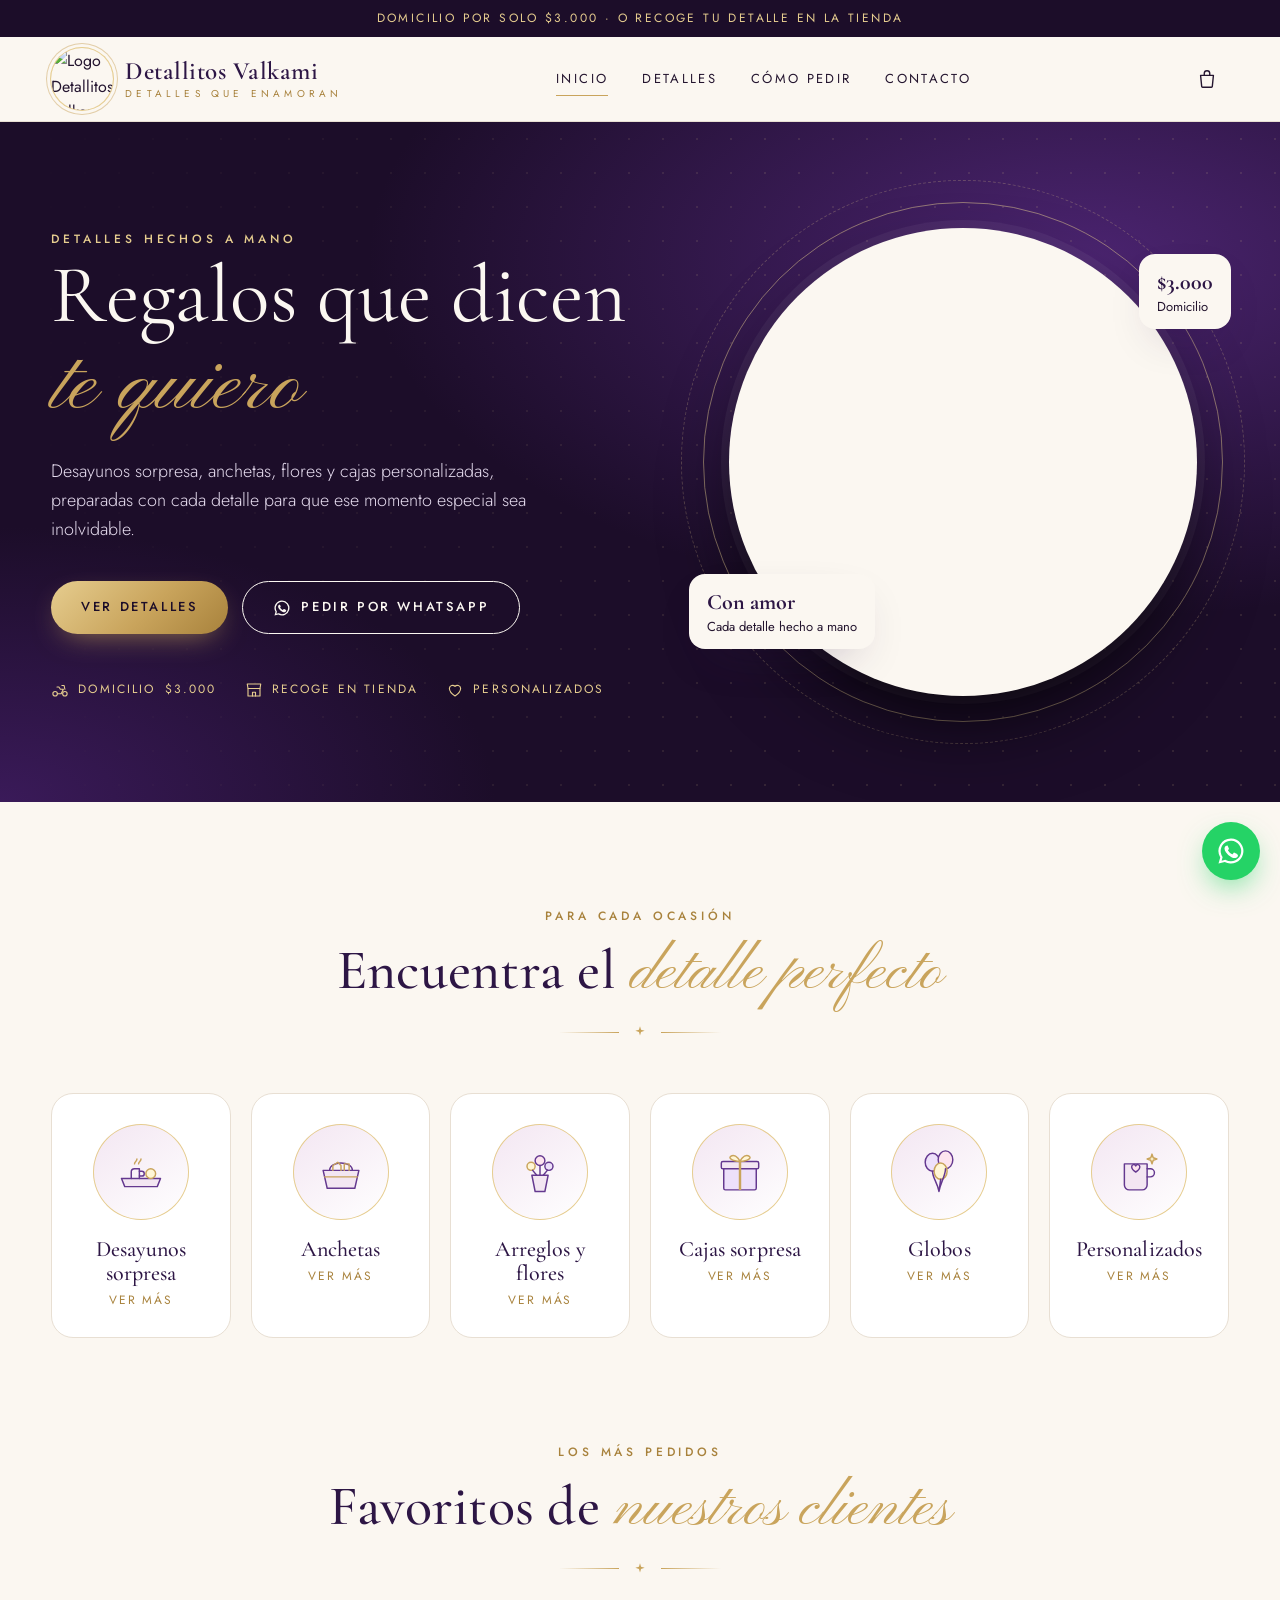
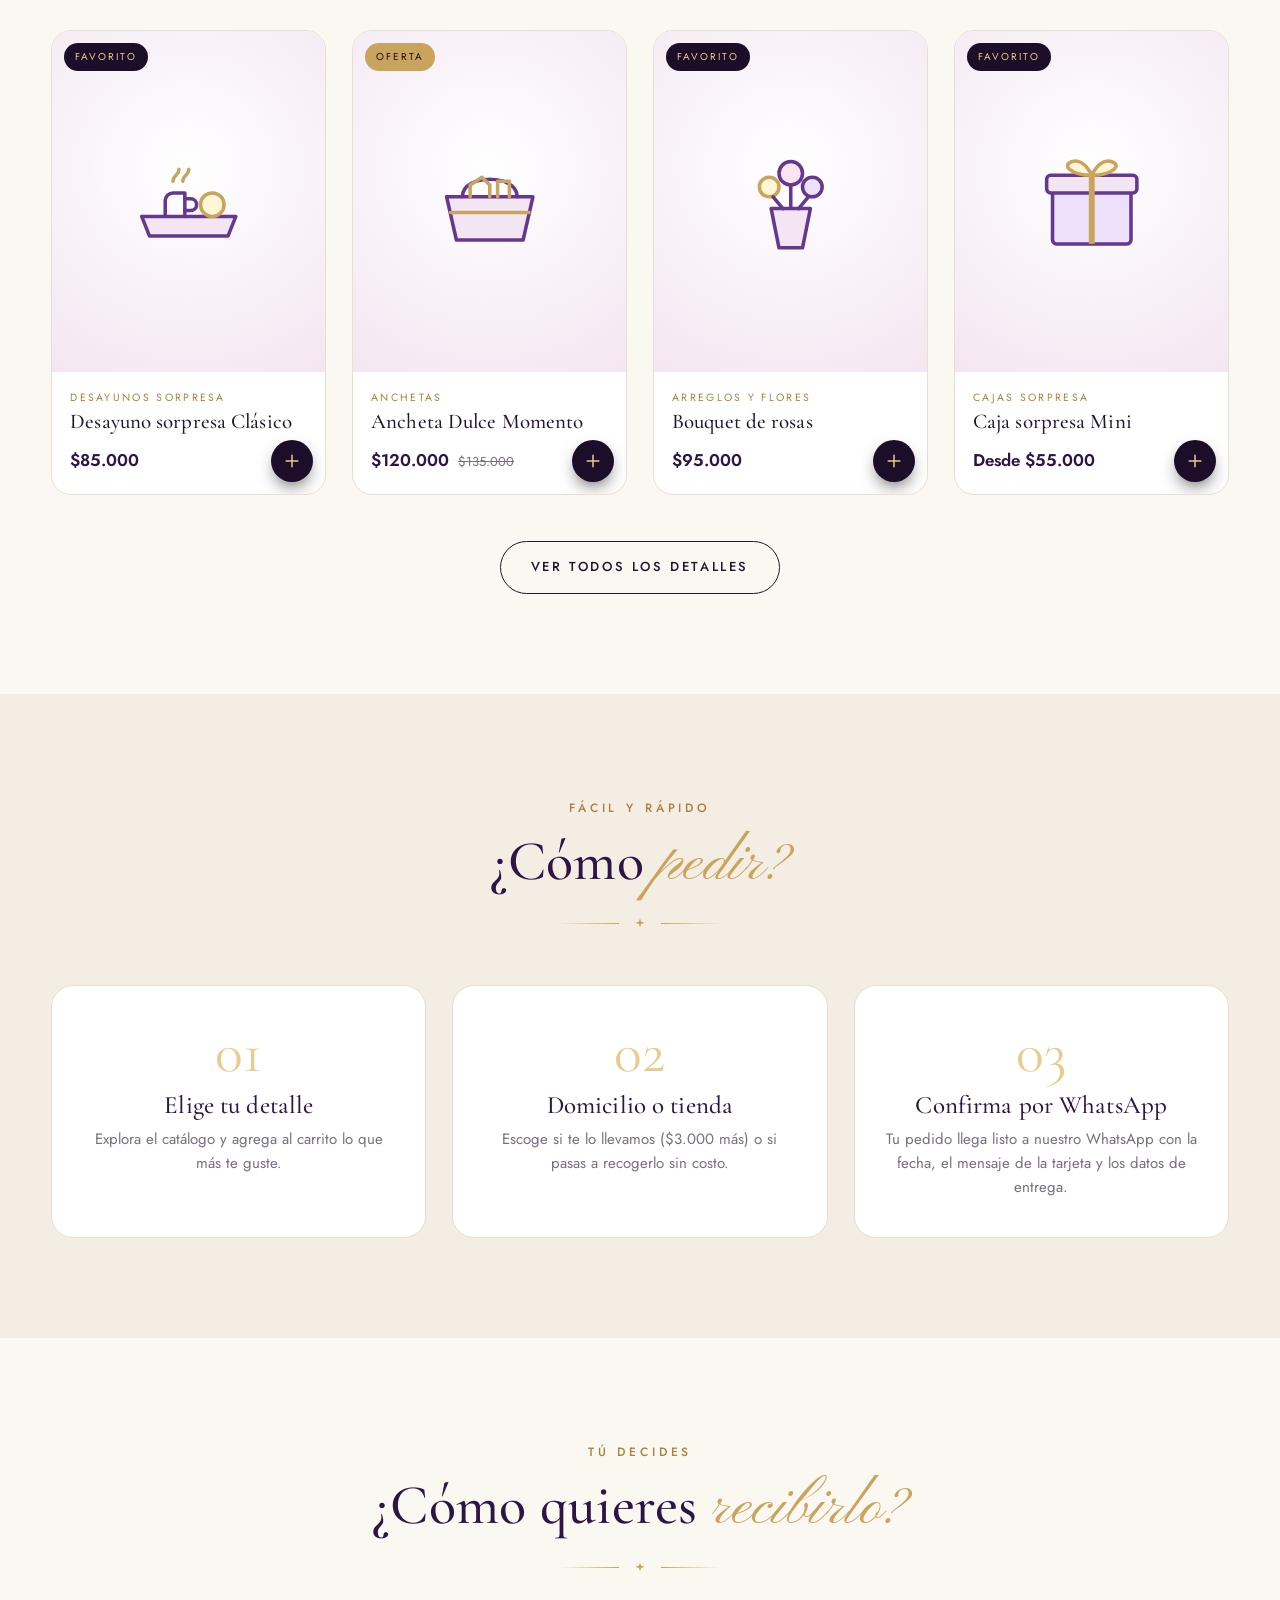
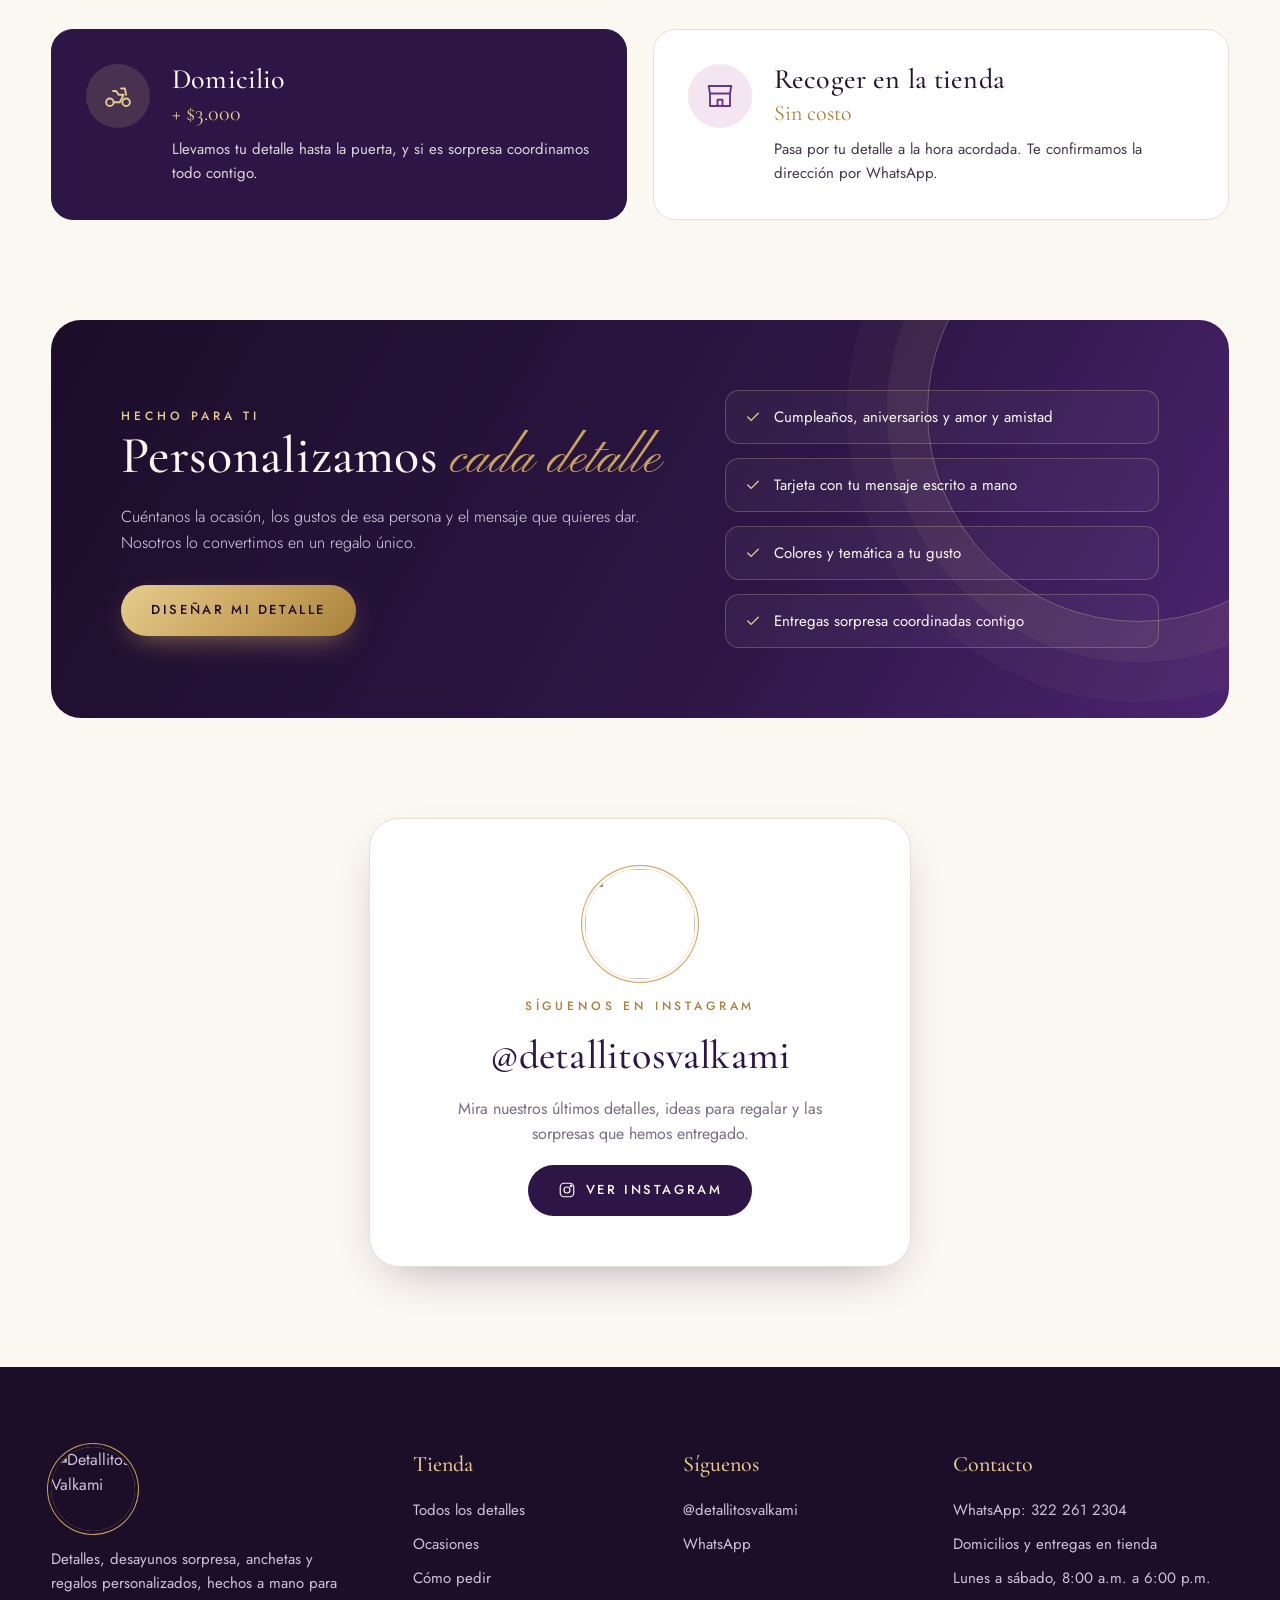
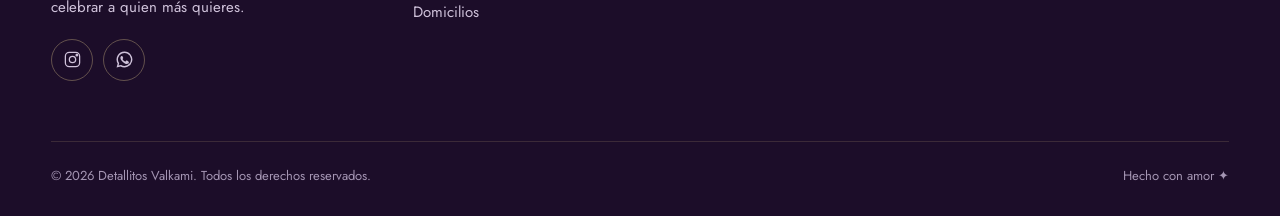
==== commit 37fd16d4: "Update index.html" ====
--- a/index.html
+++ b/index.html
@@ -40,7 +40,7 @@
       <p class="lead">Desayunos sorpresa, anchetas, flores y cajas personalizadas, preparadas con cada detalle para que ese momento especial sea inolvidable.</p>
       <div class="botones">
         <a class="btn btn-oro" href="/tienda.html">Ver detalles</a>
-        <a class="btn btn-borde" href="https://wa.me/573222612304?text=Hola%20Detallitos%20Valkami%20%E2%9C%A8%20quiero%20hacer%20un%20pedido" target="_blank" rel="noopener"><svg class="ico" viewBox="0 0 24 24" fill="currentColor"><path d="M12 2a10 10 0 0 0-8.6 15.1L2 22l5-1.3A10 10 0 1 0 12 2Zm0 18.2a8.2 8.2 0 0 1-4.2-1.1l-.3-.2-3 .8.8-2.9-.2-.3A8.2 8.2 0 1 1 12 20.2Zm4.5-6.1c-.2-.1-1.5-.7-1.7-.8s-.4-.1-.6.1-.7.8-.8 1-.3.2-.5.1a6.7 6.7 0 0 1-3.3-2.9c-.3-.4.3-.4.7-1.3.1-.2 0-.3 0-.4l-.8-1.8c-.2-.5-.4-.4-.6-.4h-.5a1 1 0 0 0-.7.3 3 3 0 0 0-.9 2.2 5.2 5.2 0 0 0 1.1 2.7 11.8 11.8 0 0 0 4.5 4c1.7.7 2.3.8 3.2.6a2.7 2.7 0 0 0 1.8-1.2 2.2 2.2 0 0 0 .1-1.2c0-.1-.2-.2-.4-.3Z"/></svg> Pedir por WhatsApp</a>
+        <a class="btn btn-borde" href="https://api.whatsapp.com/send?phone=573222612304&text=Hola%20Detallitos%20Valkami%20%E2%9C%A8%20quiero%20hacer%20un%20pedido" target="_blank" rel="noopener"><svg class="ico" viewBox="0 0 24 24" fill="currentColor"><path d="M12 2a10 10 0 0 0-8.6 15.1L2 22l5-1.3A10 10 0 1 0 12 2Zm0 18.2a8.2 8.2 0 0 1-4.2-1.1l-.3-.2-3 .8.8-2.9-.2-.3A8.2 8.2 0 1 1 12 20.2Zm4.5-6.1c-.2-.1-1.5-.7-1.7-.8s-.4-.1-.6.1-.7.8-.8 1-.3.2-.5.1a6.7 6.7 0 0 1-3.3-2.9c-.3-.4.3-.4.7-1.3.1-.2 0-.3 0-.4l-.8-1.8c-.2-.5-.4-.4-.6-.4h-.5a1 1 0 0 0-.7.3 3 3 0 0 0-.9 2.2 5.2 5.2 0 0 0 1.1 2.7 11.8 11.8 0 0 0 4.5 4c1.7.7 2.3.8 3.2.6a2.7 2.7 0 0 0 1.8-1.2 2.2 2.2 0 0 0 .1-1.2c0-.1-.2-.2-.4-.3Z"/></svg> Pedir por WhatsApp</a>
       </div>
       <div class="sellos"><span><svg viewBox="0 0 24 24" fill="none" stroke="currentColor" stroke-width="1.5" stroke-linecap="round" stroke-linejoin="round"><circle cx="5.5" cy="17" r="3"/><circle cx="18.5" cy="17" r="3"/><path d="M8.5 17h5l3-6h-4l-2-3H8"/><path d="M14.5 6h3l1 5"/></svg> Domicilio <span data-costo-dom>$3.000</span></span><span><svg viewBox="0 0 24 24" fill="none" stroke="currentColor" stroke-width="1.5" stroke-linecap="round" stroke-linejoin="round"><path d="M4 10v10h16V10"/><path d="M3 4h18l-1 6H4L3 4Z"/><path d="M10 20v-5h4v5"/></svg> Recoge en tienda</span><span><svg viewBox="0 0 24 24" fill="none" stroke="currentColor" stroke-width="1.5" stroke-linejoin="round"><path d="M12 20s-7.5-4.6-7.5-10.2A4.3 4.3 0 0 1 12 7.3a4.3 4.3 0 0 1 7.5 2.5C19.5 15.4 12 20 12 20Z"/></svg> Personalizados</span></div>
     </div>
@@ -92,7 +92,7 @@
 <section style="padding-top:0">
   <div class="contenedor">
     <div class="banner aparece">
-      <div style="position:relative;z-index:1"><span class="sup" style="color:var(--oro2)">Hecho para ti</span><h2>Personalizamos <span class="script">cada detalle</span></h2><p>Cuéntanos la ocasión, los gustos de esa persona y el mensaje que quieres dar. Nosotros lo convertimos en un regalo único.</p><a class="btn btn-oro" href="https://wa.me/573222612304?text=Hola%20Detallitos%20Valkami%20%E2%9C%A8%20quiero%20un%20detalle%20personalizado" target="_blank" rel="noopener">Diseñar mi detalle</a></div>
+      <div style="position:relative;z-index:1"><span class="sup" style="color:var(--oro2)">Hecho para ti</span><h2>Personalizamos <span class="script">cada detalle</span></h2><p>Cuéntanos la ocasión, los gustos de esa persona y el mensaje que quieres dar. Nosotros lo convertimos en un regalo único.</p><a class="btn btn-oro" href="https://api.whatsapp.com/send?phone=573222612304&text=Hola%20Detallitos%20Valkami%20%E2%9C%A8%20quiero%20un%20detalle%20personalizado" target="_blank" rel="noopener">Diseñar mi detalle</a></div>
       <ul><li><svg viewBox="0 0 24 24" fill="none" stroke="currentColor" stroke-width="1.8" stroke-linecap="round" stroke-linejoin="round"><path d="m5 12 4.5 4.5L19 7"/></svg> Cumpleaños, aniversarios y amor y amistad</li><li><svg viewBox="0 0 24 24" fill="none" stroke="currentColor" stroke-width="1.8" stroke-linecap="round" stroke-linejoin="round"><path d="m5 12 4.5 4.5L19 7"/></svg> Tarjeta con tu mensaje escrito a mano</li><li><svg viewBox="0 0 24 24" fill="none" stroke="currentColor" stroke-width="1.8" stroke-linecap="round" stroke-linejoin="round"><path d="m5 12 4.5 4.5L19 7"/></svg> Colores y temática a tu gusto</li><li><svg viewBox="0 0 24 24" fill="none" stroke="currentColor" stroke-width="1.8" stroke-linecap="round" stroke-linejoin="round"><path d="m5 12 4.5 4.5L19 7"/></svg> Entregas sorpresa coordinadas contigo</li></ul>
     </div>
   </div>
@@ -109,10 +109,10 @@
   <div class="contenedor">
     <div class="cols">
       <div class="marca"><img src="/assets/logo.webp" alt="Detallitos Valkami" width="84" height="84" loading="lazy"><p>Detalles, desayunos sorpresa, anchetas y regalos personalizados, hechos a mano para celebrar a quien más quieres.</p>
-        <div class="redes"><a href="https://www.instagram.com/detallitosvalkami/" target="_blank" rel="noopener" aria-label="Instagram"><svg viewBox="0 0 24 24" fill="none" stroke="currentColor" stroke-width="1.6"><rect x="3" y="3" width="18" height="18" rx="5"/><circle cx="12" cy="12" r="4"/><circle cx="17.5" cy="6.5" r="1" fill="currentColor"/></svg></a><a href="https://wa.me/573222612304?text=Hola%20Detallitos%20Valkami%20%E2%9C%A8%20quiero%20hacer%20un%20pedido" target="_blank" rel="noopener" aria-label="WhatsApp"><svg viewBox="0 0 24 24" fill="currentColor"><path d="M12 2a10 10 0 0 0-8.6 15.1L2 22l5-1.3A10 10 0 1 0 12 2Zm0 18.2a8.2 8.2 0 0 1-4.2-1.1l-.3-.2-3 .8.8-2.9-.2-.3A8.2 8.2 0 1 1 12 20.2Zm4.5-6.1c-.2-.1-1.5-.7-1.7-.8s-.4-.1-.6.1-.7.8-.8 1-.3.2-.5.1a6.7 6.7 0 0 1-3.3-2.9c-.3-.4.3-.4.7-1.3.1-.2 0-.3 0-.4l-.8-1.8c-.2-.5-.4-.4-.6-.4h-.5a1 1 0 0 0-.7.3 3 3 0 0 0-.9 2.2 5.2 5.2 0 0 0 1.1 2.7 11.8 11.8 0 0 0 4.5 4c1.7.7 2.3.8 3.2.6a2.7 2.7 0 0 0 1.8-1.2 2.2 2.2 0 0 0 .1-1.2c0-.1-.2-.2-.4-.3Z"/></svg></a></div></div>
+        <div class="redes"><a href="https://www.instagram.com/detallitosvalkami/" target="_blank" rel="noopener" aria-label="Instagram"><svg viewBox="0 0 24 24" fill="none" stroke="currentColor" stroke-width="1.6"><rect x="3" y="3" width="18" height="18" rx="5"/><circle cx="12" cy="12" r="4"/><circle cx="17.5" cy="6.5" r="1" fill="currentColor"/></svg></a><a href="https://api.whatsapp.com/send?phone=573222612304&text=Hola%20Detallitos%20Valkami%20%E2%9C%A8%20quiero%20hacer%20un%20pedido" target="_blank" rel="noopener" aria-label="WhatsApp"><svg viewBox="0 0 24 24" fill="currentColor"><path d="M12 2a10 10 0 0 0-8.6 15.1L2 22l5-1.3A10 10 0 1 0 12 2Zm0 18.2a8.2 8.2 0 0 1-4.2-1.1l-.3-.2-3 .8.8-2.9-.2-.3A8.2 8.2 0 1 1 12 20.2Zm4.5-6.1c-.2-.1-1.5-.7-1.7-.8s-.4-.1-.6.1-.7.8-.8 1-.3.2-.5.1a6.7 6.7 0 0 1-3.3-2.9c-.3-.4.3-.4.7-1.3.1-.2 0-.3 0-.4l-.8-1.8c-.2-.5-.4-.4-.6-.4h-.5a1 1 0 0 0-.7.3 3 3 0 0 0-.9 2.2 5.2 5.2 0 0 0 1.1 2.7 11.8 11.8 0 0 0 4.5 4c1.7.7 2.3.8 3.2.6a2.7 2.7 0 0 0 1.8-1.2 2.2 2.2 0 0 0 .1-1.2c0-.1-.2-.2-.4-.3Z"/></svg></a></div></div>
       <div><h4>Tienda</h4><ul><li><a href="/tienda.html">Todos los detalles</a></li><li><a href="/#ocasiones">Ocasiones</a></li><li><a href="/#como-pedir">Cómo pedir</a></li><li><a href="/#entrega">Domicilios</a></li></ul></div>
-      <div><h4>Síguenos</h4><ul><li><a href="https://www.instagram.com/detallitosvalkami/" target="_blank" rel="noopener">@detallitosvalkami</a></li><li><a href="https://wa.me/573222612304?text=Hola%20Detallitos%20Valkami%20%E2%9C%A8%20quiero%20hacer%20un%20pedido" target="_blank" rel="noopener">WhatsApp</a></li></ul></div>
-      <div><h4>Contacto</h4><ul><li><a href="https://wa.me/573222612304?text=Hola%20Detallitos%20Valkami%20%E2%9C%A8%20quiero%20hacer%20un%20pedido" target="_blank" rel="noopener">WhatsApp: 322 261 2304</a></li><li data-direccion>Domicilios y entregas en tienda</li><li data-horario></li></ul></div>
+      <div><h4>Síguenos</h4><ul><li><a href="https://www.instagram.com/detallitosvalkami/" target="_blank" rel="noopener">@detallitosvalkami</a></li><li><a href="https://api.whatsapp.com/send?phone=573222612304&text=Hola%20Detallitos%20Valkami%20%E2%9C%A8%20quiero%20hacer%20un%20pedido" target="_blank" rel="noopener">WhatsApp</a></li></ul></div>
+      <div><h4>Contacto</h4><ul><li><a href="https://api.whatsapp.com/send?phone=573222612304&text=Hola%20Detallitos%20Valkami%20%E2%9C%A8%20quiero%20hacer%20un%20pedido" target="_blank" rel="noopener">WhatsApp: 322 261 2304</a></li><li data-direccion>Domicilios y entregas en tienda</li><li data-horario></li></ul></div>
     </div>
     <div class="legal"><span>© <span id="anio">2026</span> Detallitos Valkami. Todos los derechos reservados.</span><span>Hecho con amor ✦</span></div>
   </div>
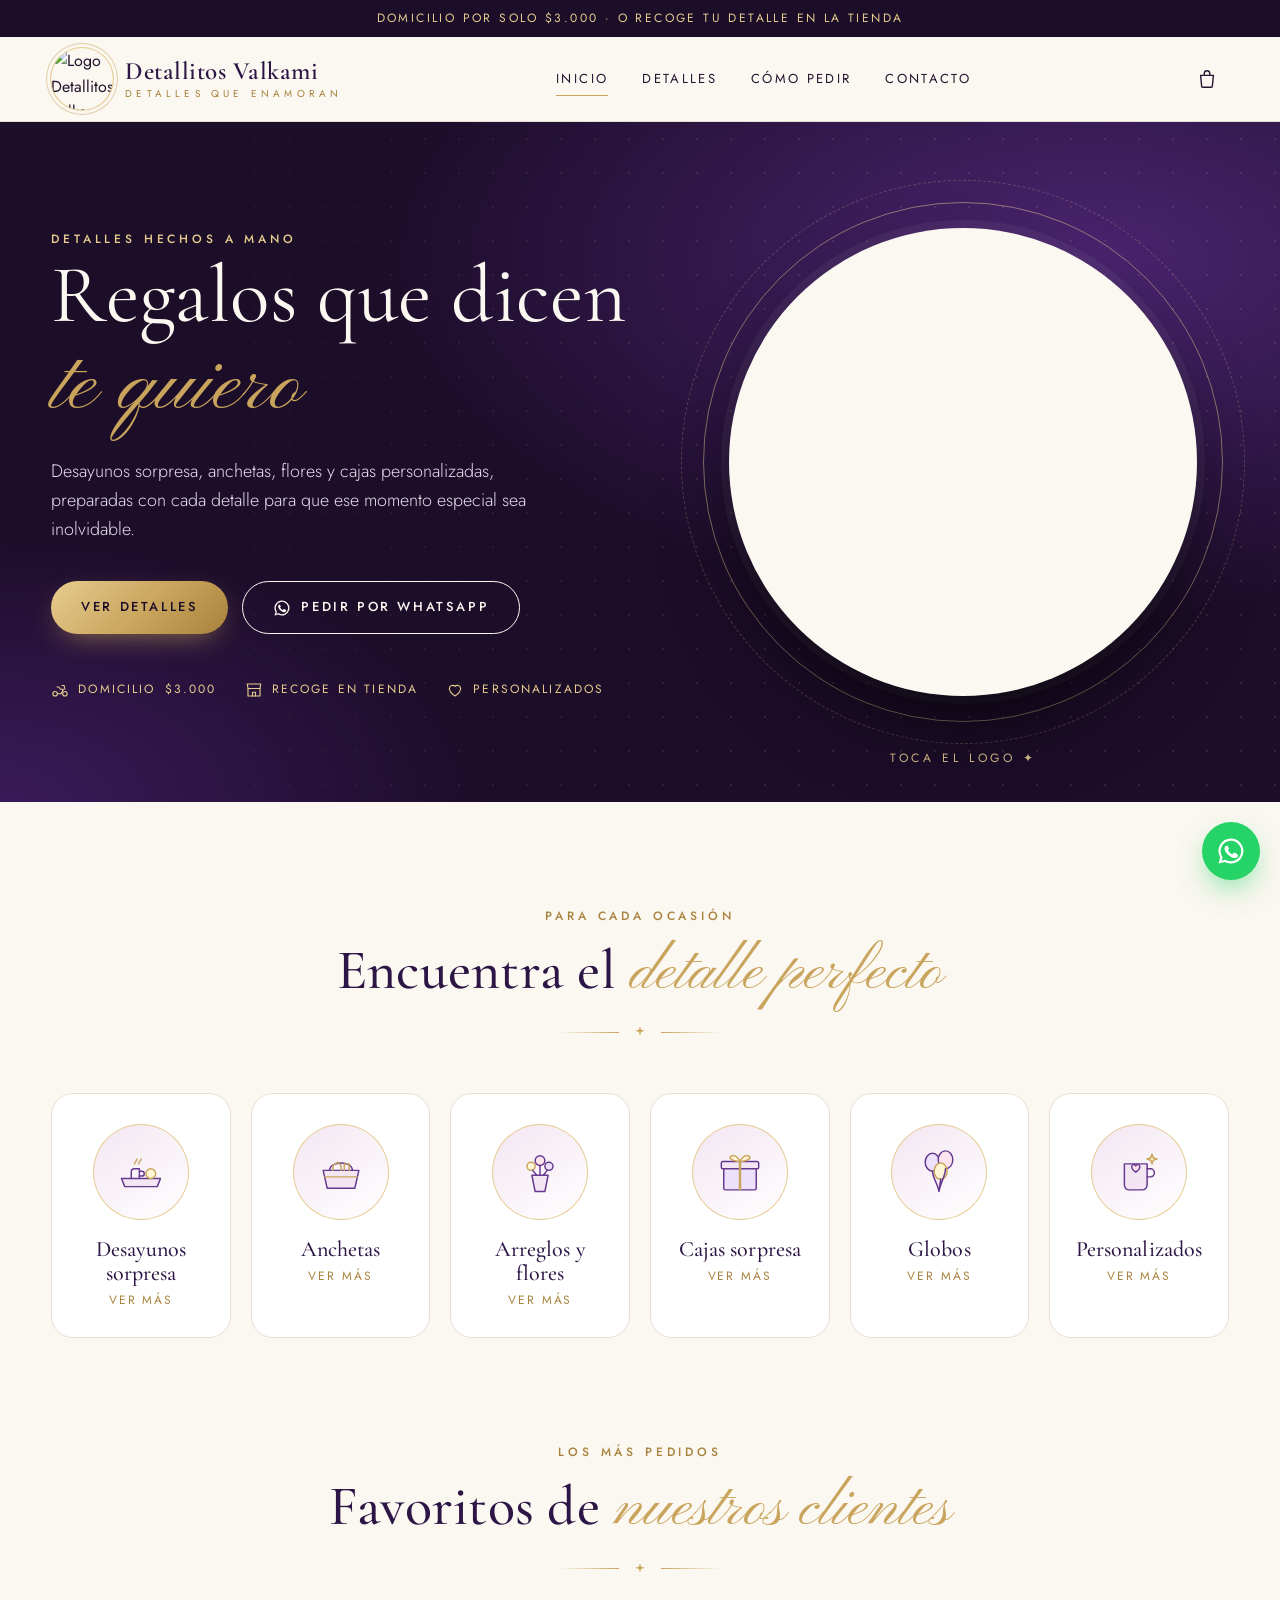
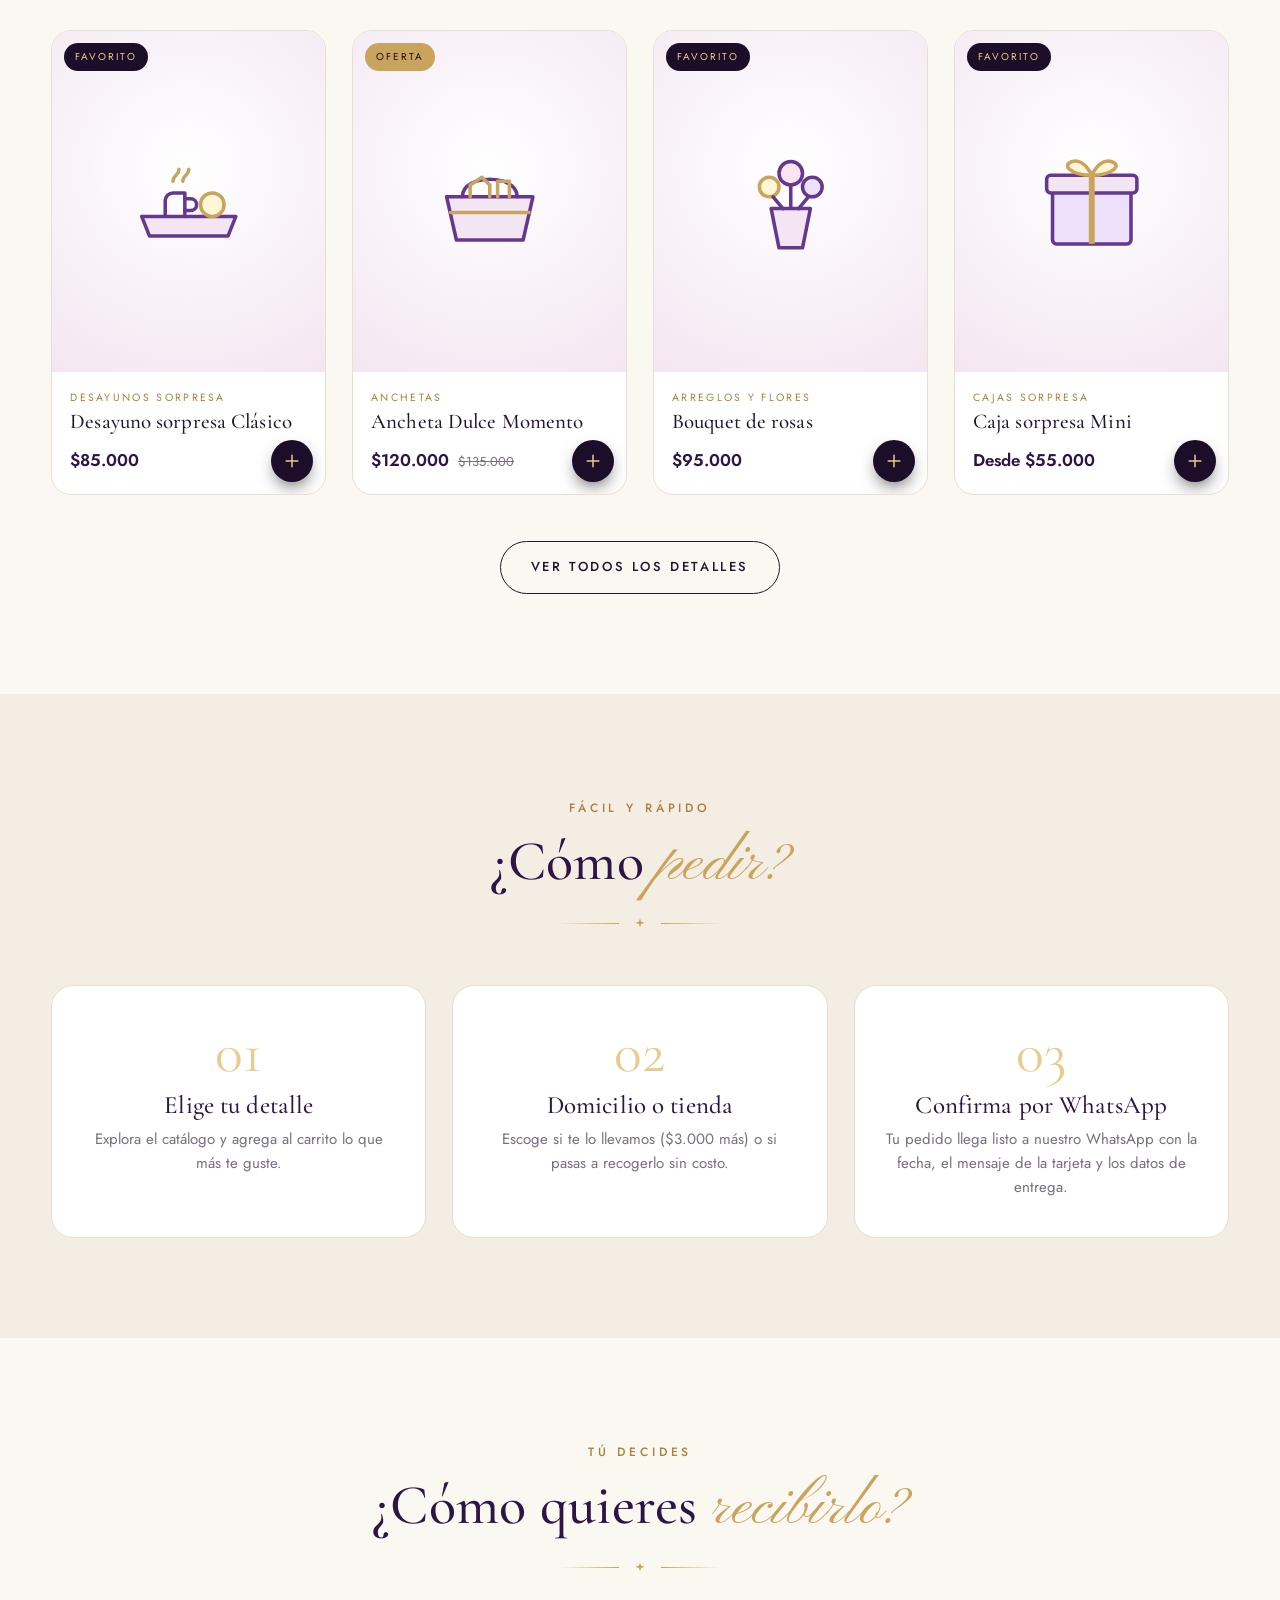
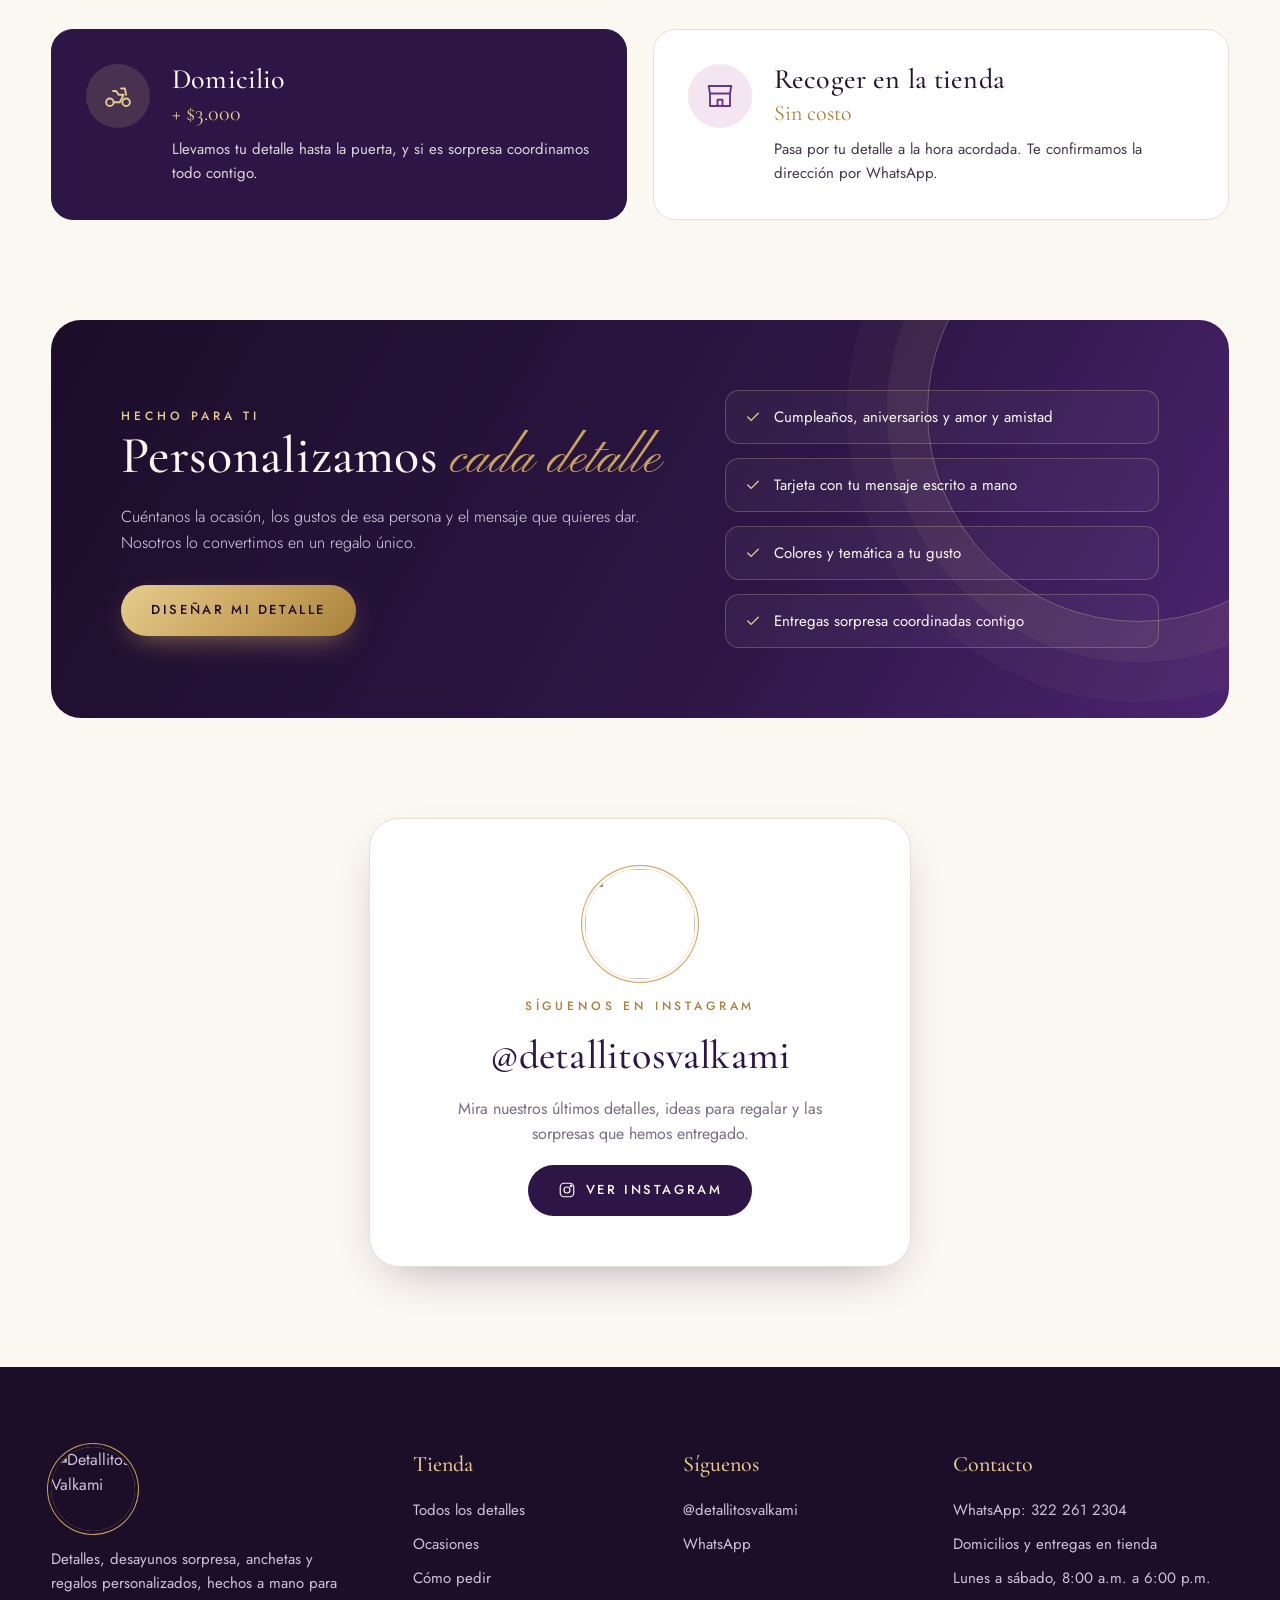
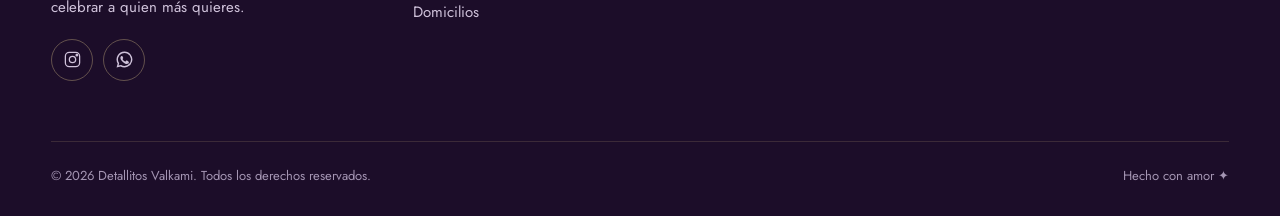
==== commit 05aed91d: "Add files via upload" ====
--- a/index.html
+++ b/index.html
@@ -46,9 +46,12 @@
     </div>
     <div class="hero-arte">
       <div class="aro dos"></div><div class="aro"></div>
-      <div class="disco"><img id="imgPortada" src="/assets/logo.webp" alt="Detallitos Valkami" width="468" height="468"></div>
-      <div class="etiqueta e1"><b>Con amor</b>Cada detalle hecho a mano</div>
-      <div class="etiqueta e2"><b data-costo-dom>$3.000</b>Domicilio</div>
+      <button class="disco" id="logoBtn" aria-expanded="false" aria-controls="logoRedes" aria-label="Ver Instagram y WhatsApp de Detallitos Valkami"><img id="imgPortada" src="/assets/logo.webp" alt="Detallitos Valkami" width="468" height="468"></button>
+      <div class="logo-redes" id="logoRedes">
+        <a class="red-ig" href="https://www.instagram.com/detallitosvalkami/" target="_blank" rel="noopener" aria-label="Instagram @detallitosvalkami"><svg viewBox="0 0 24 24" fill="none" stroke="currentColor" stroke-width="1.6"><rect x="3" y="3" width="18" height="18" rx="5"/><circle cx="12" cy="12" r="4"/><circle cx="17.5" cy="6.5" r="1" fill="currentColor"/></svg><span>Instagram</span></a>
+        <a class="red-wa" href="https://api.whatsapp.com/send?phone=573222612304&text=Hola%20Detallitos%20Valkami%20%E2%9C%A8%20quiero%20hacer%20un%20pedido" target="_blank" rel="noopener" aria-label="WhatsApp 322 261 2304"><svg viewBox="0 0 24 24" fill="currentColor"><path d="M12 2a10 10 0 0 0-8.6 15.1L2 22l5-1.3A10 10 0 1 0 12 2Zm0 18.2a8.2 8.2 0 0 1-4.2-1.1l-.3-.2-3 .8.8-2.9-.2-.3A8.2 8.2 0 1 1 12 20.2Zm4.5-6.1c-.2-.1-1.5-.7-1.7-.8s-.4-.1-.6.1-.7.8-.8 1-.3.2-.5.1a6.7 6.7 0 0 1-3.3-2.9c-.3-.4.3-.4.7-1.3.1-.2 0-.3 0-.4l-.8-1.8c-.2-.5-.4-.4-.6-.4h-.5a1 1 0 0 0-.7.3 3 3 0 0 0-.9 2.2 5.2 5.2 0 0 0 1.1 2.7 11.8 11.8 0 0 0 4.5 4c1.7.7 2.3.8 3.2.6a2.7 2.7 0 0 0 1.8-1.2 2.2 2.2 0 0 0 .1-1.2c0-.1-.2-.2-.4-.3Z"/></svg><span>WhatsApp</span></a>
+      </div>
+      <p class="toca">Toca el logo ✦</p>
     </div>
   </div>
 </section>
@@ -122,6 +125,9 @@
 import { iniciar, productos, pintarRejilla, arte, slug, esc, $ } from "/tienda.js";
 const aj = await iniciar();
 if (aj.imagenPortada) $("#imgPortada").src = aj.imagenPortada;
+const arteLogo = $(".hero-arte"), btnLogo = $("#logoBtn");
+btnLogo.onclick = e => { e.stopPropagation(); const a = arteLogo.classList.toggle("abierto"); btnLogo.setAttribute("aria-expanded", a); };
+document.addEventListener("click", e => { if (!arteLogo.contains(e.target)) { arteLogo.classList.remove("abierto"); btnLogo.setAttribute("aria-expanded", "false"); } });
 $("#ocasiones-lista").innerHTML = aj.categorias.map(c => `<a class="ocasion aparece" href="/tienda.html?cat=${slug(c)}"><div class="circ">${arte(c)}</div><h3>${esc(c)}</h3><span>Ver más</span></a>`).join("");
 const l = await productos();
 const dest = l.filter(p => p.destacado);
--- a/estilos.css
+++ b/estilos.css
@@ -81,7 +81,22 @@
 .hero-arte .aro{position:absolute;inset:0;border-radius:50%;border:1px solid rgba(230,205,143,.5)}
 .hero-arte .aro.dos{inset:-22px;border-style:dashed;border-color:rgba(230,205,143,.25);animation:gira 60s linear infinite}
 .hero-arte .disco{position:absolute;inset:26px;border-radius:50%;overflow:hidden;background:var(--marfil);box-shadow:0 40px 90px -30px #000,0 0 0 8px rgba(255,255,255,.05)}
-.hero-arte .disco img{width:100%;height:100%;object-fit:cover}
+.hero-arte .disco img{width:100%;height:100%;object-fit:cover;transition:transform .5s}
+button.disco{cursor:pointer;border:0;padding:0;transition:transform .4s cubic-bezier(.2,.8,.2,1),box-shadow .4s}
+button.disco:hover,button.disco:focus-visible{transform:scale(1.03);box-shadow:0 40px 90px -30px #000,0 0 0 8px rgba(230,205,143,.25),0 0 60px rgba(201,164,92,.35)}
+button.disco:focus-visible{outline:2px solid var(--oro2);outline-offset:6px}
+.hero-arte.abierto button.disco{transform:scale(.94)}
+.hero-arte .toca{position:absolute;left:0;right:0;bottom:-46px;text-align:center;font-size:12px;letter-spacing:.3em;text-transform:uppercase;color:var(--oro2);opacity:.85;animation:latir 2.4s ease-in-out infinite;pointer-events:none}
+.hero-arte.abierto .toca{opacity:0;animation:none}
+@keyframes latir{0%,100%{opacity:.45}50%{opacity:1}}
+.logo-redes a{position:absolute;z-index:3;display:flex;align-items:center;gap:10px;padding:14px 22px 14px 16px;border-radius:999px;color:#fff;font-size:14px;font-weight:500;letter-spacing:.06em;box-shadow:0 18px 40px -14px rgba(0,0,0,.6);opacity:0;pointer-events:none;transform:scale(.4);transition:opacity .35s,transform .45s cubic-bezier(.2,1.4,.4,1)}
+.logo-redes a svg{width:24px;height:24px}
+.logo-redes .red-ig{left:-6%;bottom:16%;background:linear-gradient(45deg,#f9a03f,#e1306c 45%,#833ab4)}
+.logo-redes .red-wa{right:-6%;top:14%;background:#25d366}
+.hero-arte.abierto .logo-redes a{opacity:1;pointer-events:auto;transform:none}
+.hero-arte.abierto .logo-redes .red-wa{transition-delay:.06s}
+@media(max-width:900px){.logo-redes .red-ig{left:0;bottom:8%}.logo-redes .red-wa{right:0;top:8%}.logo-redes a{padding:12px 18px 12px 14px;font-size:13px}}
+.logo-redes a:hover{filter:brightness(1.08);transform:translateY(-2px)!important}
 .hero-arte .etiqueta{position:absolute;background:var(--marfil);color:var(--tinta);border-radius:16px;padding:14px 18px;box-shadow:var(--sombra);font-size:13px;line-height:1.35}
 .hero-arte .etiqueta b{display:block;font-family:var(--serif);font-size:22px;color:var(--ciruela)}
 .hero-arte .e1{left:-14px;bottom:14%}
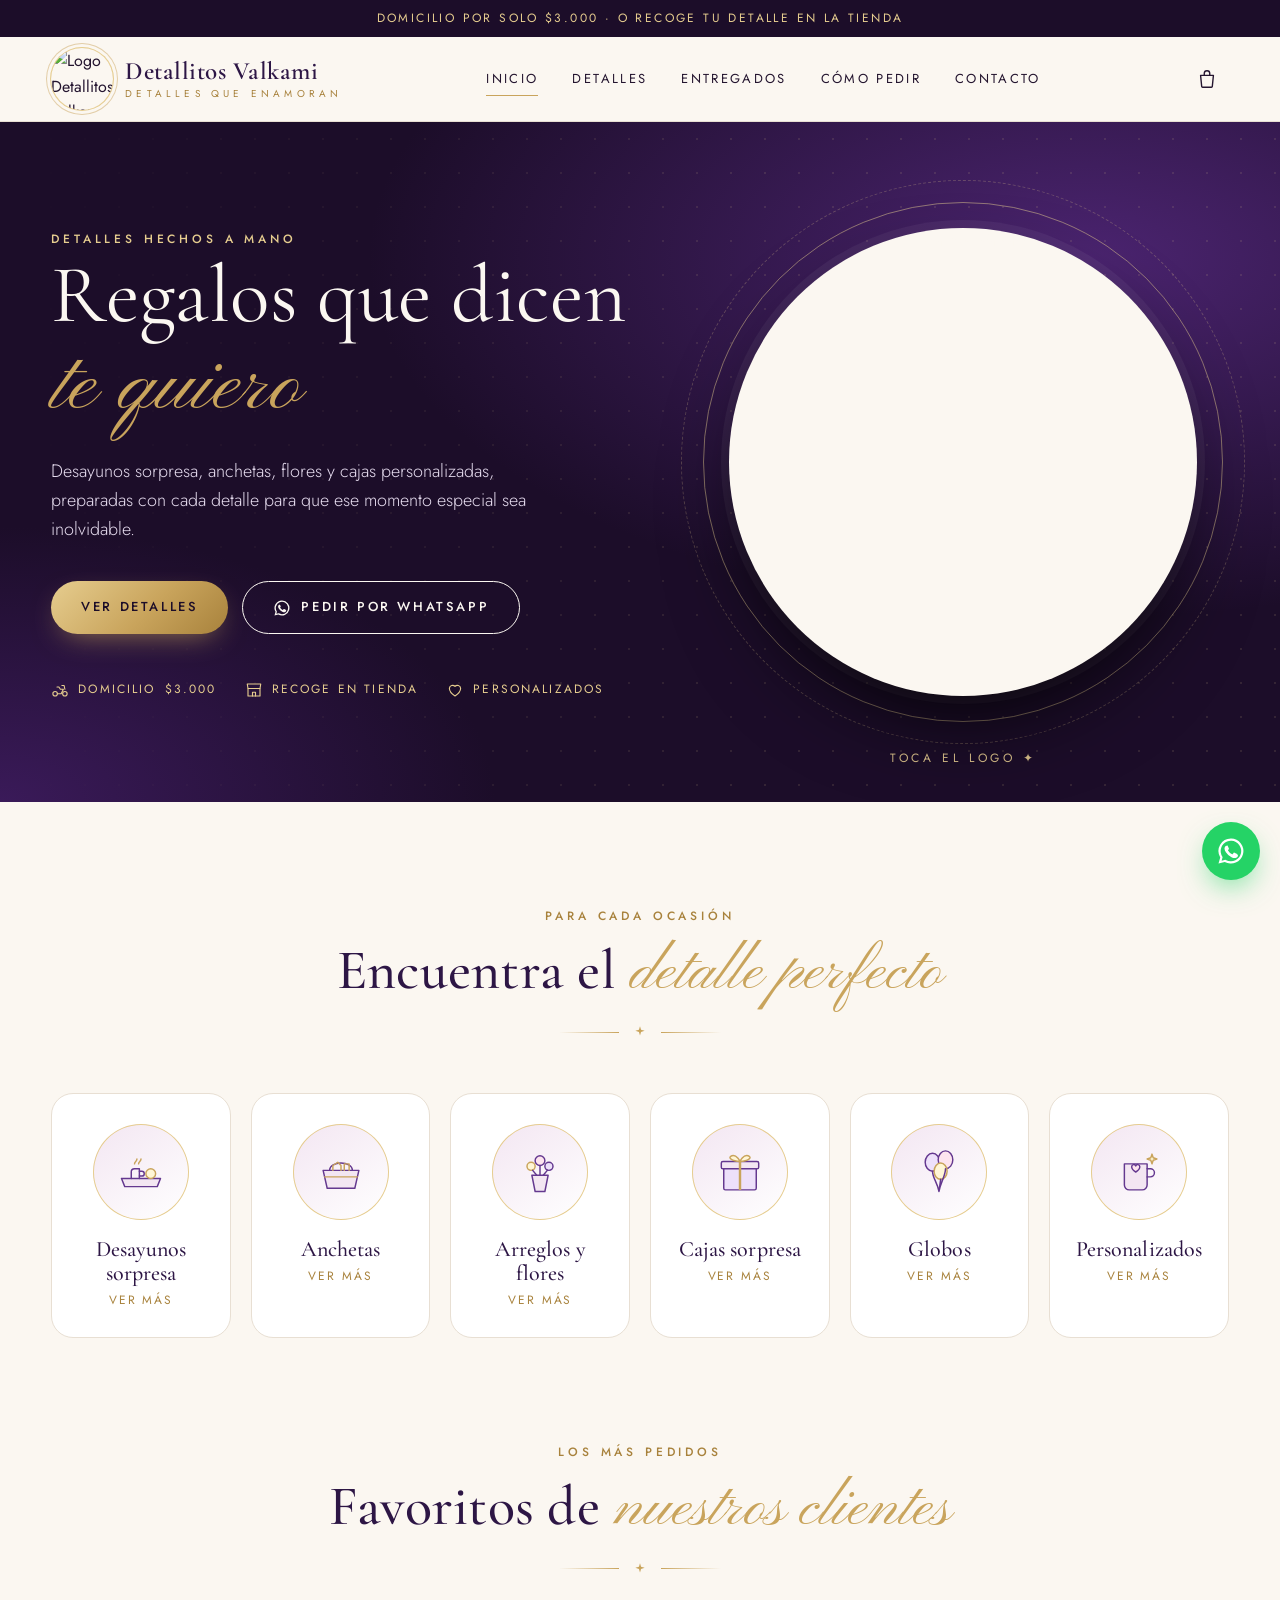
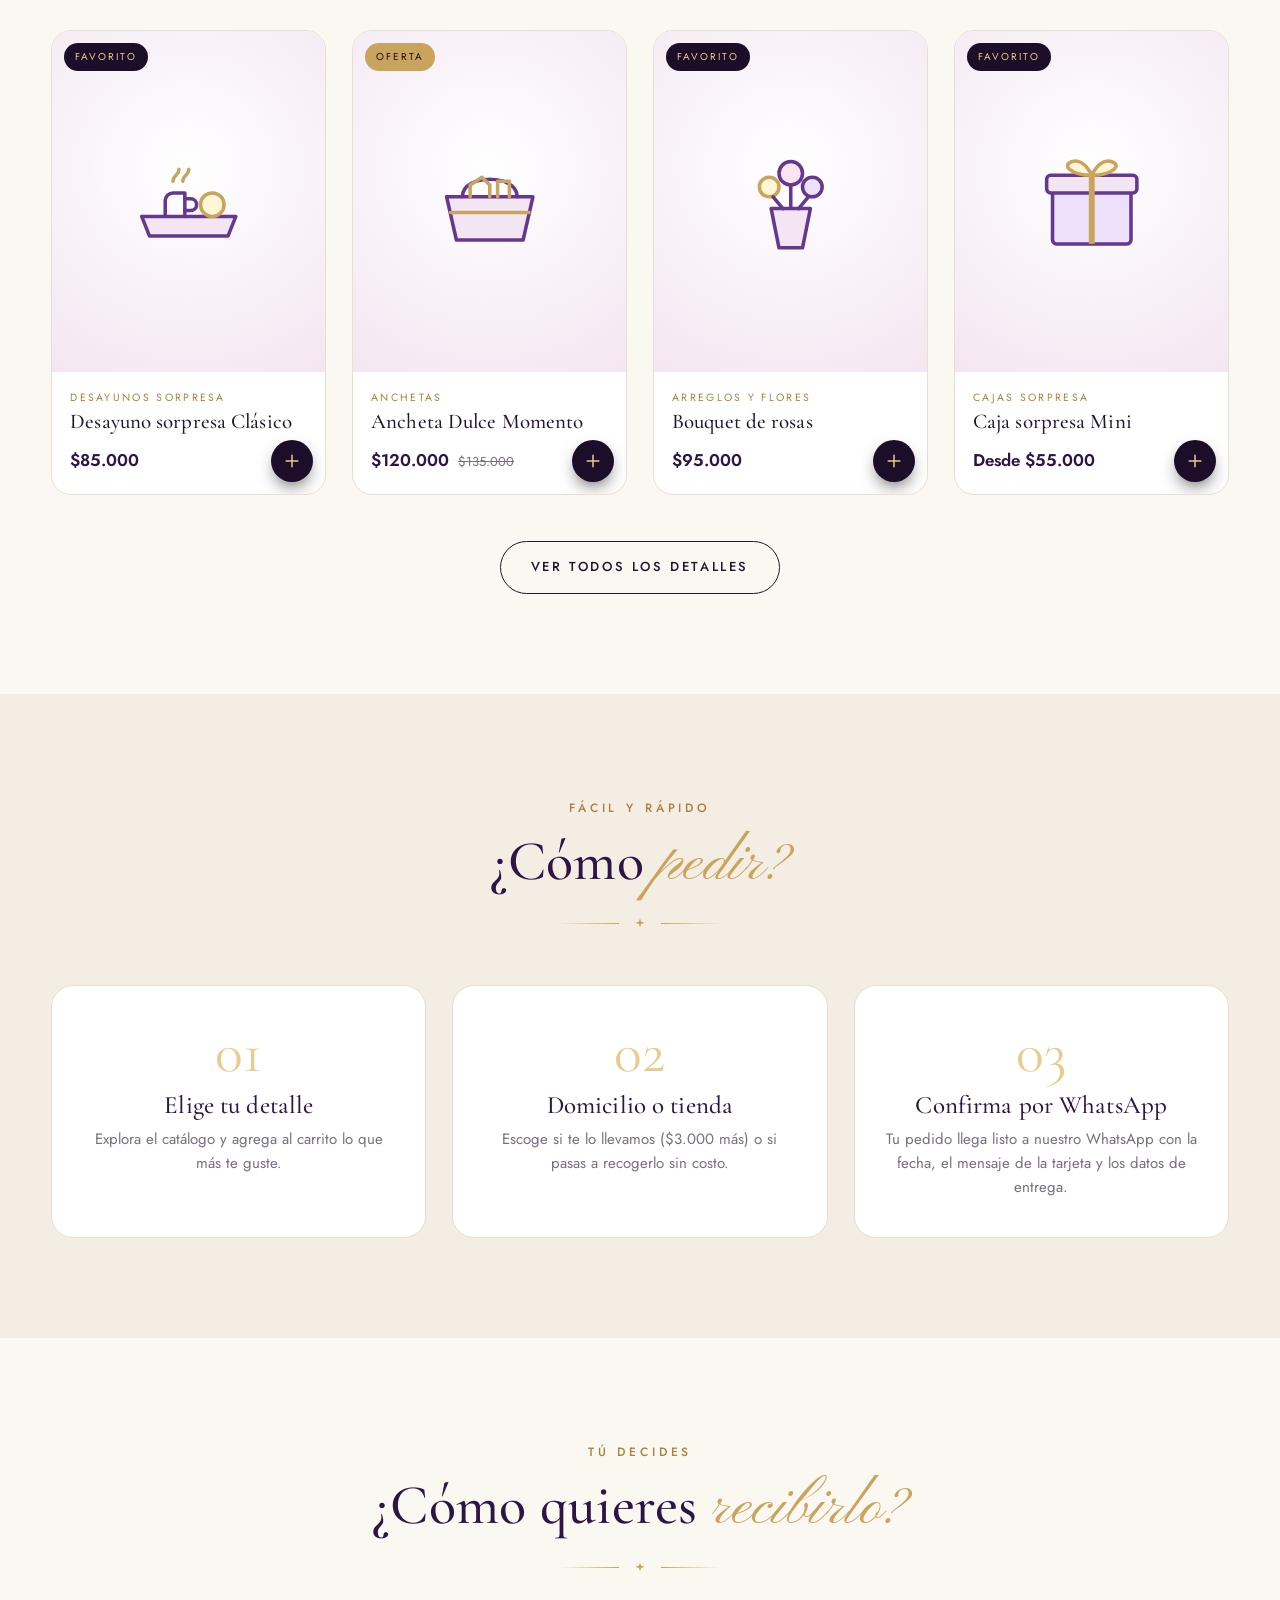
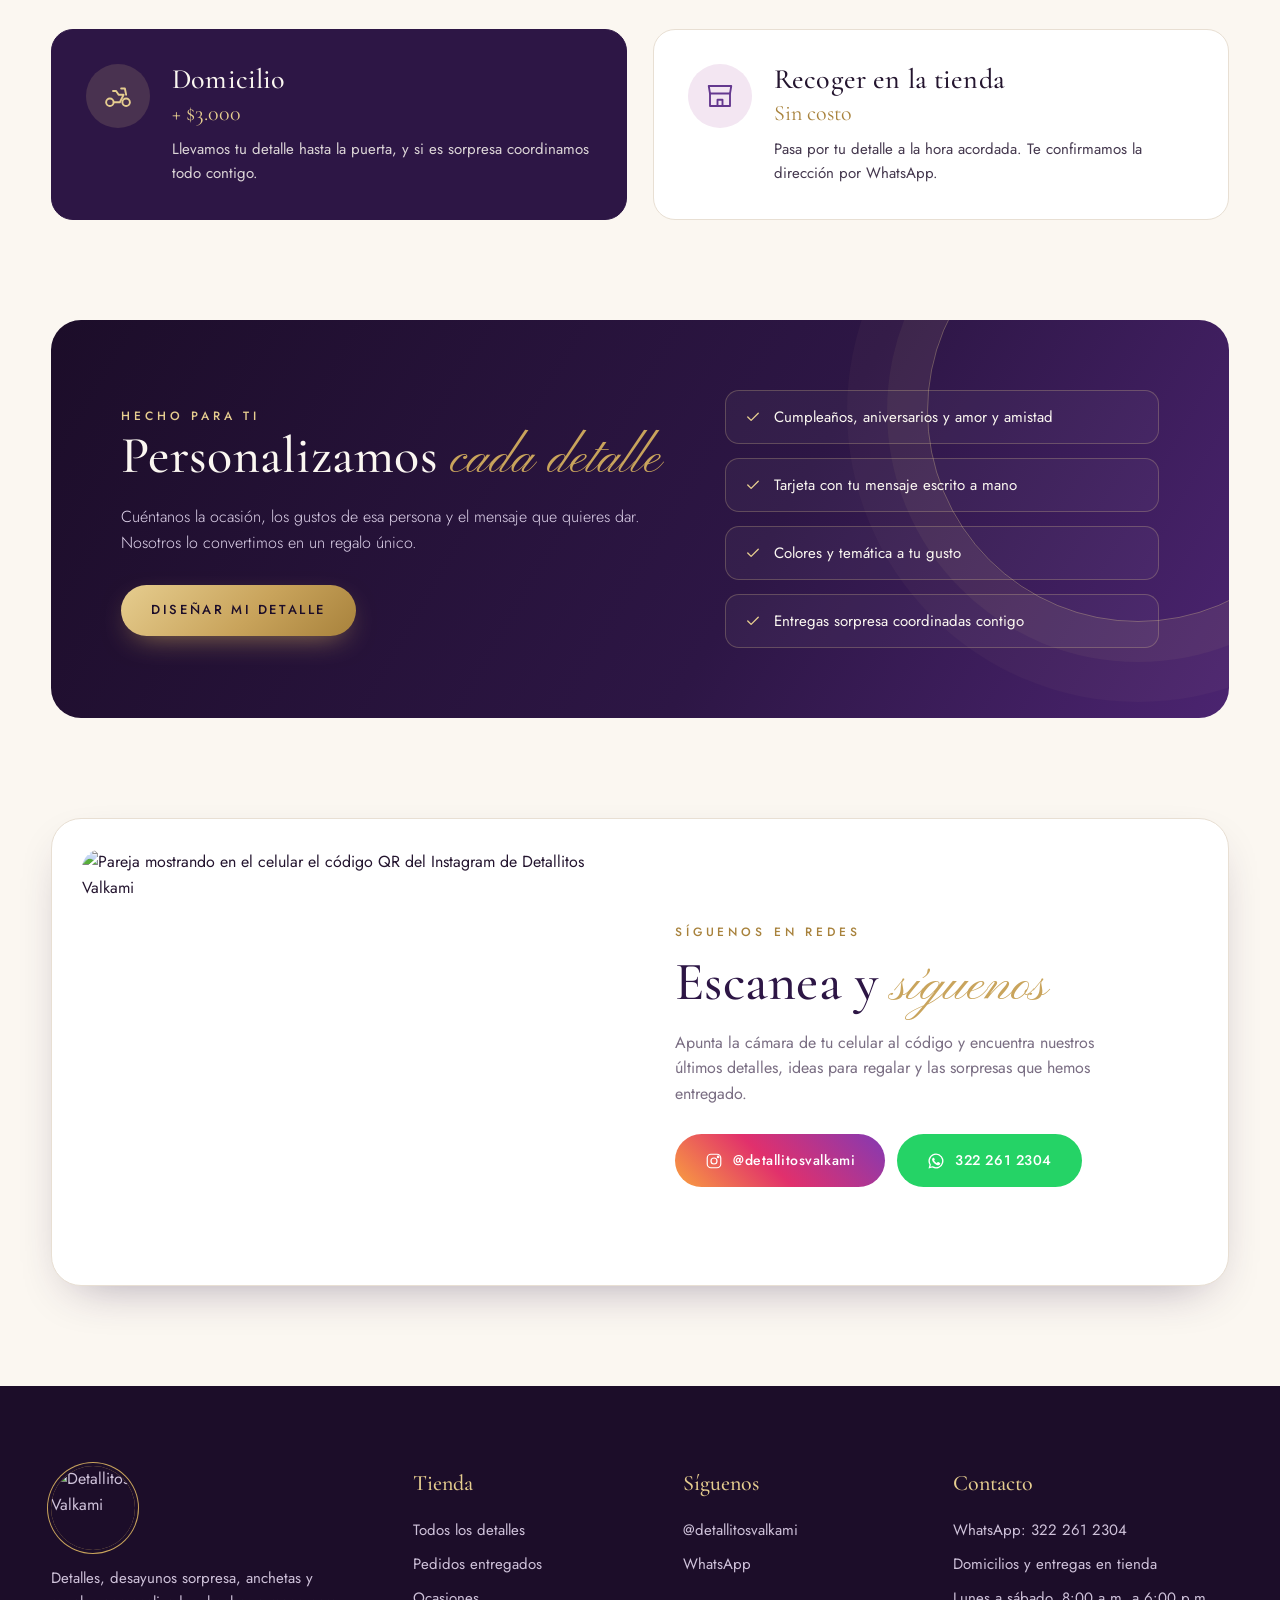
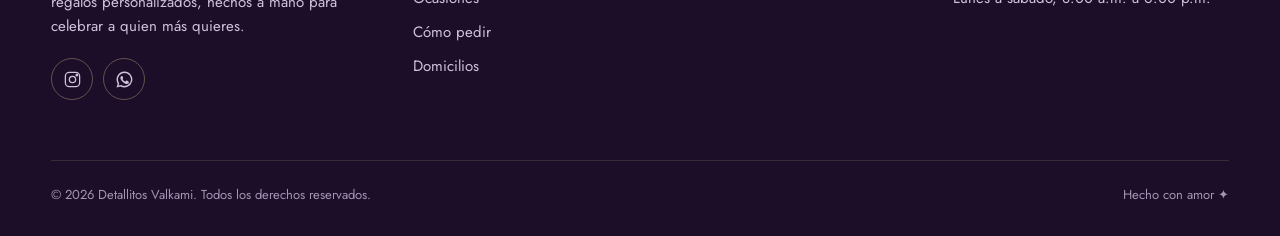
==== commit 86bb84c5: "Add files via upload" ====
--- a/index.html
+++ b/index.html
@@ -22,7 +22,7 @@
   <div class="contenedor">
     <a class="logo" href="/" aria-label="Detallitos Valkami, inicio"><img src="/assets/logo.webp" alt="Logo Detallitos Valkami" width="62" height="62"><span class="txt"><b>Detallitos Valkami</b><small>Detalles que enamoran</small></span></a>
     <nav class="menu" aria-label="Menú principal">
-      <a href="/" class="activo">Inicio</a><a href="/tienda.html">Detalles</a><a href="/#como-pedir">Cómo pedir</a><a href="/#contacto">Contacto</a>
+      <a href="/" class="activo">Inicio</a><a href="/tienda.html">Detalles</a><a href="/entregados.html">Entregados</a><a href="/#como-pedir">Cómo pedir</a><a href="/#contacto">Contacto</a>
     </nav>
     <div class="acciones">
       <button class="icono-btn" data-abrir-carrito aria-label="Abrir carrito"><svg viewBox="0 0 24 24" fill="none" stroke="currentColor" stroke-width="1.5" stroke-linecap="round" stroke-linejoin="round"><path d="M5 8h14l-1.2 12.1a1 1 0 0 1-1 .9H7.2a1 1 0 0 1-1-.9L5 8Z"/><path d="M9 8V6a3 3 0 0 1 6 0v2"/></svg><span class="burbuja"></span></button>
@@ -101,9 +101,28 @@
   </div>
 </section>
 
-<section class="insta" style="padding-top:0">
+<section id="entregados-inicio" class="oculto" style="padding-top:0">
   <div class="contenedor">
-    <div class="marco aparece"><img src="/assets/logo.webp" alt="" width="110" height="110" loading="lazy"><span class="sup">Síguenos en Instagram</span><h2>@detallitosvalkami</h2><p style="color:var(--gris);max-width:420px">Mira nuestros últimos detalles, ideas para regalar y las sorpresas que hemos entregado.</p><a class="btn btn-morado" href="https://www.instagram.com/detallitosvalkami/" target="_blank" rel="noopener"><svg class="ico" viewBox="0 0 24 24" fill="none" stroke="currentColor" stroke-width="1.6"><rect x="3" y="3" width="18" height="18" rx="5"/><circle cx="12" cy="12" r="4"/><circle cx="17.5" cy="6.5" r="1" fill="currentColor"/></svg> Ver Instagram</a></div>
+    <div class="sec-cab aparece"><span class="sup">Hechos con amor</span><h2>Pedidos <span class="script">entregados</span></h2><div class="adorno"><svg viewBox="0 0 24 24" fill="currentColor"><path d="M12 2l1.8 6.2L20 10l-6.2 1.8L12 18l-1.8-6.2L4 10l6.2-1.8z"/></svg></div><p>Algunas de las sorpresas que ya llegaron a su destino.</p></div>
+    <div class="galeria" id="galeriaInicio"></div>
+    <div style="text-align:center;margin-top:40px"><a class="btn btn-borde" href="/entregados.html">Ver todos los entregados</a></div>
+  </div>
+</section>
+
+<section class="redes-sec" id="redes" style="padding-top:0">
+  <div class="contenedor">
+    <div class="redes-caja aparece">
+      <div class="redes-foto"><img src="/assets/siguenos.webp" alt="Pareja mostrando en el celular el código QR del Instagram de Detallitos Valkami" width="1100" height="808" loading="lazy"></div>
+      <div class="redes-txt">
+        <span class="sup">Síguenos en redes</span>
+        <h2>Escanea y <span class="script">síguenos</span></h2>
+        <p>Apunta la cámara de tu celular al código y encuentra nuestros últimos detalles, ideas para regalar y las sorpresas que hemos entregado.</p>
+        <div class="redes-bts">
+          <a class="btn btn-ig" href="https://www.instagram.com/detallitosvalkami/" target="_blank" rel="noopener"><svg class="ico" viewBox="0 0 24 24" fill="none" stroke="currentColor" stroke-width="1.6"><rect x="3" y="3" width="18" height="18" rx="5"/><circle cx="12" cy="12" r="4"/><circle cx="17.5" cy="6.5" r="1" fill="currentColor"/></svg> @detallitosvalkami</a>
+          <a class="btn btn-wa" href="https://api.whatsapp.com/send?phone=573222612304&text=Hola%20Detallitos%20Valkami%20%E2%9C%A8%20quiero%20hacer%20un%20pedido" target="_blank" rel="noopener"><svg class="ico" viewBox="0 0 24 24" fill="currentColor"><path d="M12 2a10 10 0 0 0-8.6 15.1L2 22l5-1.3A10 10 0 1 0 12 2Zm0 18.2a8.2 8.2 0 0 1-4.2-1.1l-.3-.2-3 .8.8-2.9-.2-.3A8.2 8.2 0 1 1 12 20.2Zm4.5-6.1c-.2-.1-1.5-.7-1.7-.8s-.4-.1-.6.1-.7.8-.8 1-.3.2-.5.1a6.7 6.7 0 0 1-3.3-2.9c-.3-.4.3-.4.7-1.3.1-.2 0-.3 0-.4l-.8-1.8c-.2-.5-.4-.4-.6-.4h-.5a1 1 0 0 0-.7.3 3 3 0 0 0-.9 2.2 5.2 5.2 0 0 0 1.1 2.7 11.8 11.8 0 0 0 4.5 4c1.7.7 2.3.8 3.2.6a2.7 2.7 0 0 0 1.8-1.2 2.2 2.2 0 0 0 .1-1.2c0-.1-.2-.2-.4-.3Z"/></svg> 322 261 2304</a>
+        </div>
+      </div>
+    </div>
   </div>
 </section>
 
@@ -113,7 +132,7 @@
     <div class="cols">
       <div class="marca"><img src="/assets/logo.webp" alt="Detallitos Valkami" width="84" height="84" loading="lazy"><p>Detalles, desayunos sorpresa, anchetas y regalos personalizados, hechos a mano para celebrar a quien más quieres.</p>
         <div class="redes"><a href="https://www.instagram.com/detallitosvalkami/" target="_blank" rel="noopener" aria-label="Instagram"><svg viewBox="0 0 24 24" fill="none" stroke="currentColor" stroke-width="1.6"><rect x="3" y="3" width="18" height="18" rx="5"/><circle cx="12" cy="12" r="4"/><circle cx="17.5" cy="6.5" r="1" fill="currentColor"/></svg></a><a href="https://api.whatsapp.com/send?phone=573222612304&text=Hola%20Detallitos%20Valkami%20%E2%9C%A8%20quiero%20hacer%20un%20pedido" target="_blank" rel="noopener" aria-label="WhatsApp"><svg viewBox="0 0 24 24" fill="currentColor"><path d="M12 2a10 10 0 0 0-8.6 15.1L2 22l5-1.3A10 10 0 1 0 12 2Zm0 18.2a8.2 8.2 0 0 1-4.2-1.1l-.3-.2-3 .8.8-2.9-.2-.3A8.2 8.2 0 1 1 12 20.2Zm4.5-6.1c-.2-.1-1.5-.7-1.7-.8s-.4-.1-.6.1-.7.8-.8 1-.3.2-.5.1a6.7 6.7 0 0 1-3.3-2.9c-.3-.4.3-.4.7-1.3.1-.2 0-.3 0-.4l-.8-1.8c-.2-.5-.4-.4-.6-.4h-.5a1 1 0 0 0-.7.3 3 3 0 0 0-.9 2.2 5.2 5.2 0 0 0 1.1 2.7 11.8 11.8 0 0 0 4.5 4c1.7.7 2.3.8 3.2.6a2.7 2.7 0 0 0 1.8-1.2 2.2 2.2 0 0 0 .1-1.2c0-.1-.2-.2-.4-.3Z"/></svg></a></div></div>
-      <div><h4>Tienda</h4><ul><li><a href="/tienda.html">Todos los detalles</a></li><li><a href="/#ocasiones">Ocasiones</a></li><li><a href="/#como-pedir">Cómo pedir</a></li><li><a href="/#entrega">Domicilios</a></li></ul></div>
+      <div><h4>Tienda</h4><ul><li><a href="/tienda.html">Todos los detalles</a></li><li><a href="/entregados.html">Pedidos entregados</a></li><li><a href="/#ocasiones">Ocasiones</a></li><li><a href="/#como-pedir">Cómo pedir</a></li><li><a href="/#entrega">Domicilios</a></li></ul></div>
       <div><h4>Síguenos</h4><ul><li><a href="https://www.instagram.com/detallitosvalkami/" target="_blank" rel="noopener">@detallitosvalkami</a></li><li><a href="https://api.whatsapp.com/send?phone=573222612304&text=Hola%20Detallitos%20Valkami%20%E2%9C%A8%20quiero%20hacer%20un%20pedido" target="_blank" rel="noopener">WhatsApp</a></li></ul></div>
       <div><h4>Contacto</h4><ul><li><a href="https://api.whatsapp.com/send?phone=573222612304&text=Hola%20Detallitos%20Valkami%20%E2%9C%A8%20quiero%20hacer%20un%20pedido" target="_blank" rel="noopener">WhatsApp: 322 261 2304</a></li><li data-direccion>Domicilios y entregas en tienda</li><li data-horario></li></ul></div>
     </div>
@@ -122,7 +141,7 @@
 </footer>
 <script>document.getElementById("anio").textContent=new Date().getFullYear()</script>
 <script type="module">
-import { iniciar, productos, pintarRejilla, arte, slug, esc, $ } from "/tienda.js";
+import { iniciar, productos, pintarRejilla, entregas, pintarGaleria, arte, slug, esc, $ } from "/tienda.js";
 const aj = await iniciar();
 if (aj.imagenPortada) $("#imgPortada").src = aj.imagenPortada;
 const arteLogo = $(".hero-arte"), btnLogo = $("#logoBtn");
@@ -132,6 +151,8 @@
 const l = await productos();
 const dest = l.filter(p => p.destacado);
 pintarRejilla($("#destacados"), (dest.length ? dest : l).slice(0, 8));
+const ent = await entregas();
+if (ent.length) { $("#entregados-inicio").classList.remove("oculto"); pintarGaleria($("#galeriaInicio"), ent.slice(0, 8)); }
 </script>
 </body>
 </html>
--- a/estilos.css
+++ b/estilos.css
@@ -199,6 +199,37 @@
 .insta h2{font-size:40px;color:var(--ciruela)}
 @media(max-width:600px){.insta .marco{padding:40px 24px}}
 
+/* Redes sociales */
+.redes-caja{display:grid;grid-template-columns:1.1fr 1fr;align-items:center;gap:40px;background:var(--blanco);border:1px solid var(--linea);border-radius:30px;padding:30px 50px 30px 30px;box-shadow:var(--sombra);overflow:hidden}
+.redes-foto img{width:100%;height:auto;border-radius:20px}
+.redes-txt h2{font-size:clamp(36px,4.4vw,54px);color:var(--ciruela);margin:10px 0 14px}
+.redes-txt p{color:var(--gris);max-width:440px}
+.redes-bts{display:flex;gap:12px;flex-wrap:wrap;margin-top:28px}
+.btn-ig{background:linear-gradient(45deg,#f9a03f,#e1306c 45%,#833ab4);color:#fff;text-transform:none;letter-spacing:.04em;font-size:14px}
+.btn-wa{background:#25d366;color:#fff;text-transform:none;letter-spacing:.04em;font-size:14px}
+.btn-ig:hover,.btn-wa:hover{transform:translateY(-2px);filter:brightness(1.06)}
+@media(max-width:860px){.redes-caja{grid-template-columns:1fr;padding:20px 20px 34px;text-align:center;gap:20px}.redes-txt p{margin-inline:auto}.redes-bts{justify-content:center}}
+
+/* Galería de entregados */
+.galeria{display:grid;grid-template-columns:repeat(4,1fr);gap:16px}
+@media(max-width:900px){.galeria{grid-template-columns:repeat(3,1fr)}}
+@media(max-width:600px){.galeria{grid-template-columns:repeat(2,1fr);gap:10px}}
+.foto-ent{position:relative;aspect-ratio:4/5;border-radius:18px;overflow:hidden;background:var(--crema);cursor:zoom-in;border:1px solid var(--linea);padding:0}
+.foto-ent img{width:100%;height:100%;object-fit:cover;transition:transform .6s}
+.foto-ent:hover img{transform:scale(1.06)}
+.foto-ent span{position:absolute;left:0;right:0;bottom:0;padding:30px 14px 12px;background:linear-gradient(transparent,rgba(28,13,41,.85));color:#fff;font-size:13px;text-align:left;line-height:1.3}
+.visor{position:fixed;inset:0;z-index:90;background:rgba(18,8,26,.92);display:flex;align-items:center;justify-content:center;padding:20px;opacity:0;pointer-events:none;transition:.25s}
+.visor.abierto{opacity:1;pointer-events:auto}
+.visor figure{max-width:min(900px,90vw);text-align:center}
+.visor img{max-height:80vh;max-width:100%;border-radius:14px;margin:0 auto}
+.visor figcaption{color:var(--oro2);margin-top:14px;font-size:15px}
+.visor .cerrar{color:#fff;position:absolute;top:16px;right:16px}
+.visor .cerrar:hover{background:rgba(255,255,255,.1)}
+.v-nav{position:absolute;top:50%;transform:translateY(-50%);width:52px;height:52px;border-radius:50%;background:rgba(255,255,255,.1);color:#fff;font-size:34px;line-height:1}
+.v-nav:hover{background:rgba(255,255,255,.2)}
+.v-ant{left:16px}.v-sig{right:16px}
+@media(max-width:600px){.v-nav{top:auto;bottom:20px;transform:none}}
+
 /* ===== Pie ===== */
 .pie{background:var(--noche);color:#cfc2da;padding:80px 0 30px;margin-top:0}
 .pie .cols{display:grid;grid-template-columns:1.4fr 1fr 1fr 1.2fr;gap:40px}
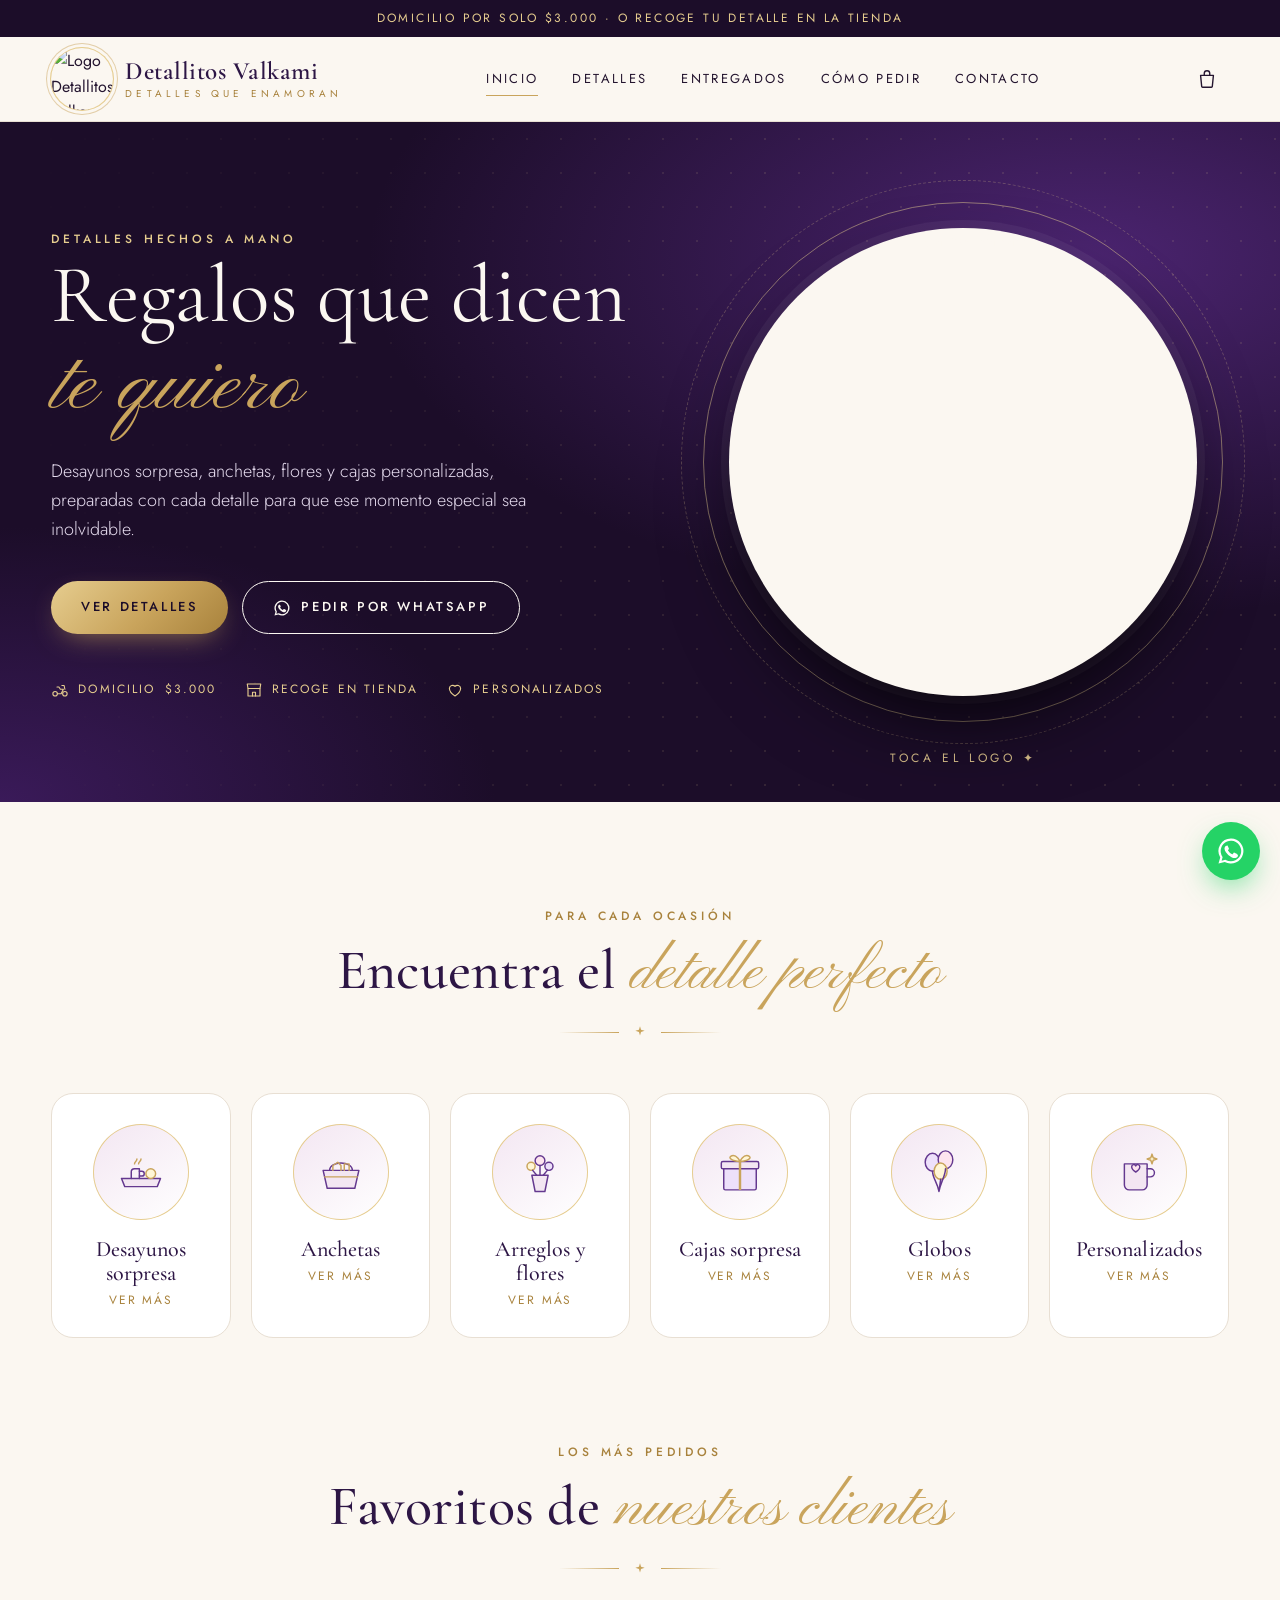
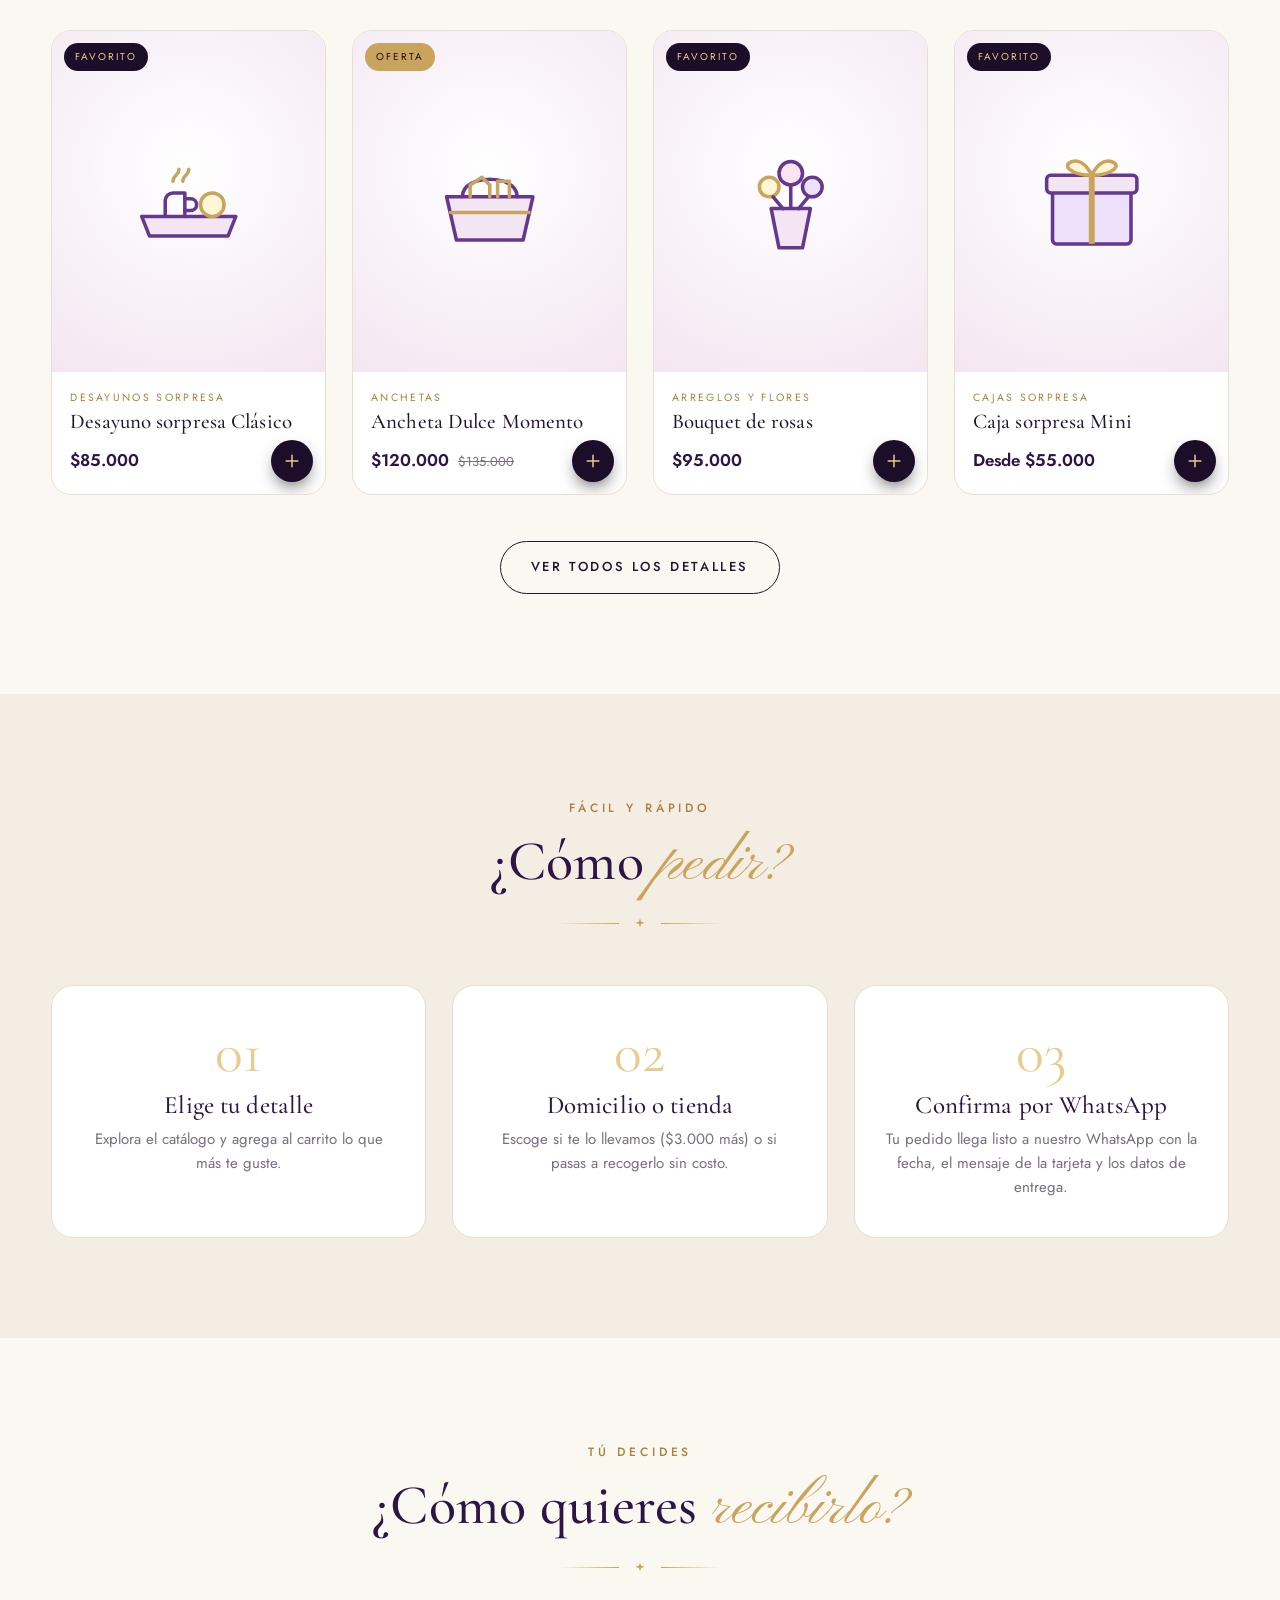
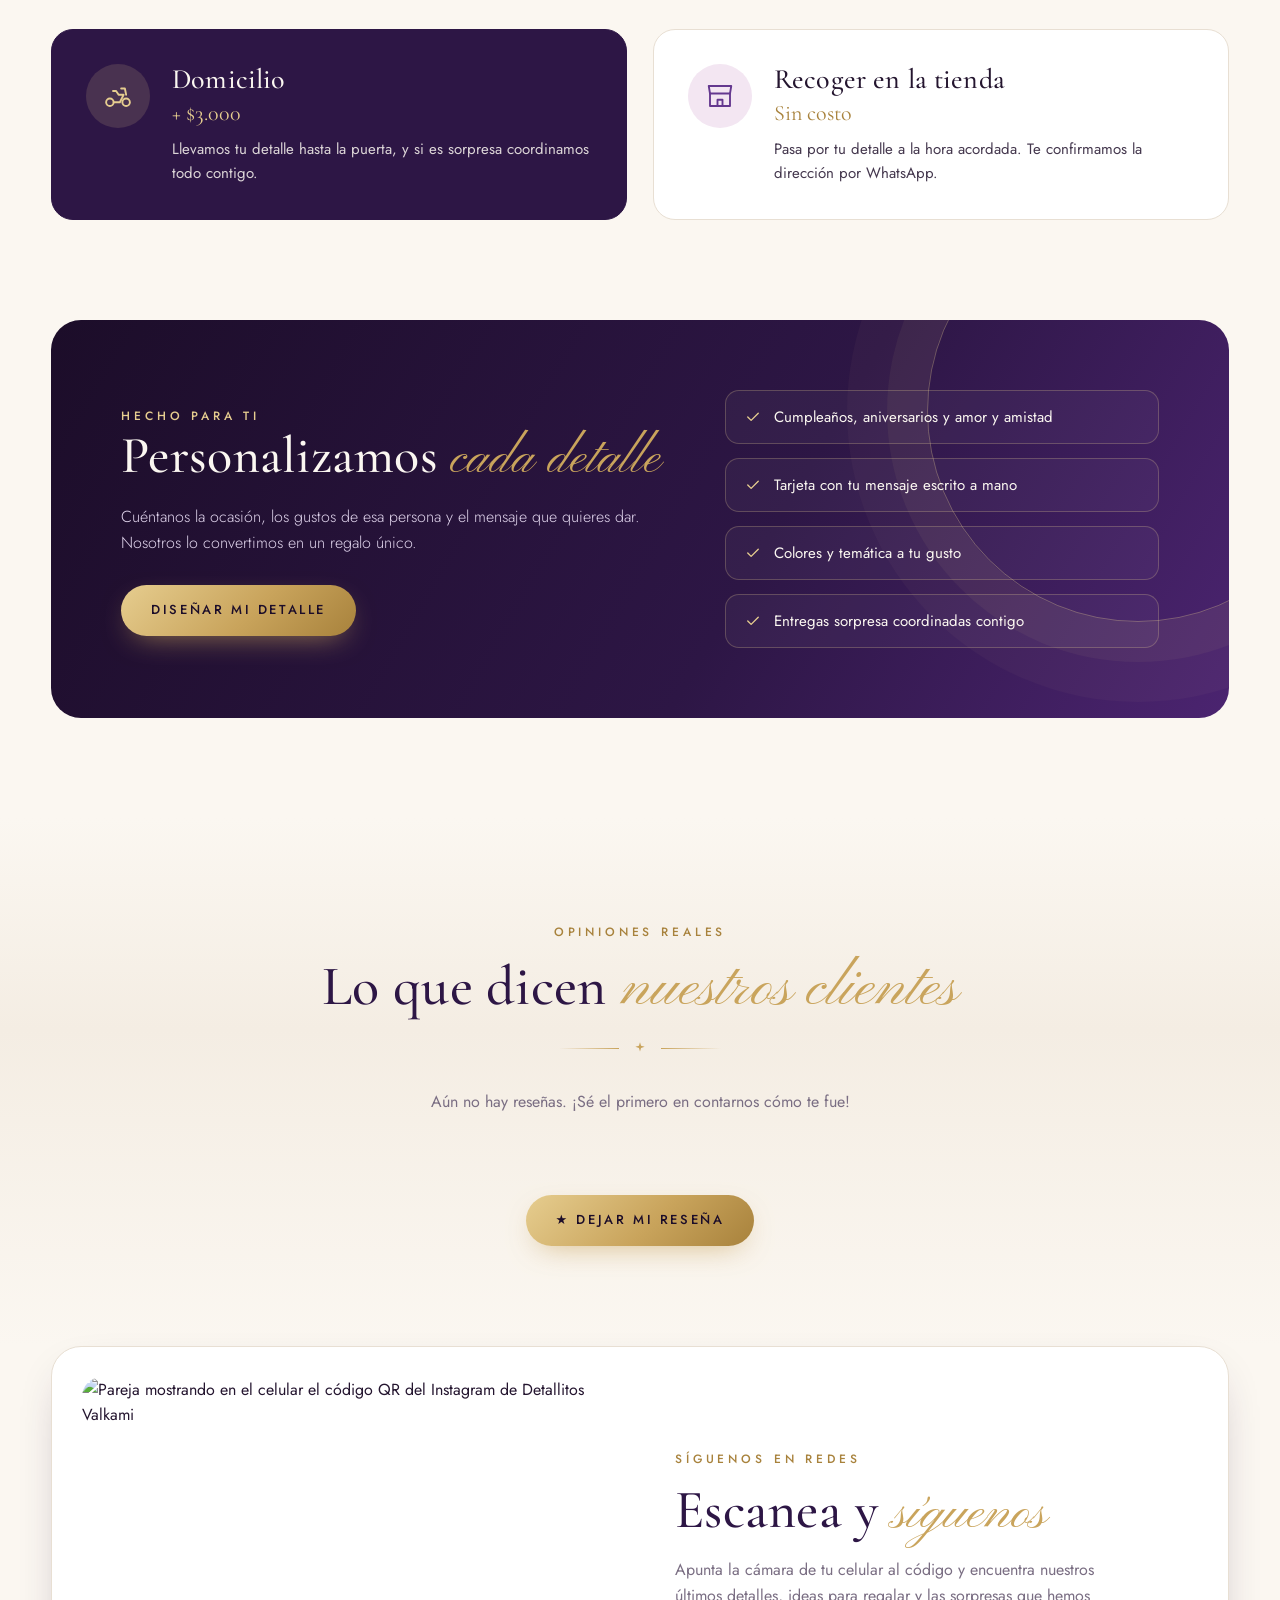
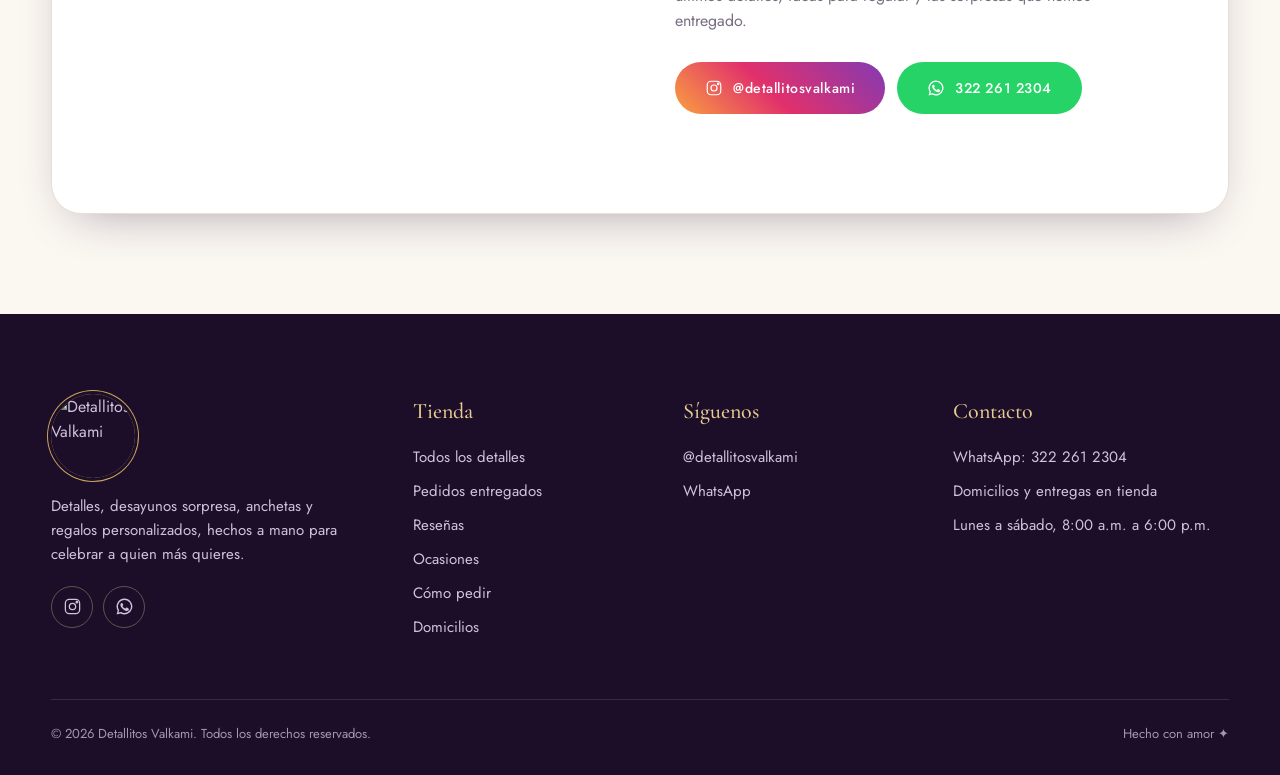
==== commit 88312b75: "Add files via upload" ====
--- a/index.html
+++ b/index.html
@@ -109,6 +109,38 @@
   </div>
 </section>
 
+<section class="resenas-sec" id="resenas">
+  <div class="contenedor">
+    <div class="sec-cab aparece"><span class="sup">Opiniones reales</span><h2>Lo que dicen <span class="script">nuestros clientes</span></h2><div class="adorno"><svg viewBox="0 0 24 24" fill="currentColor"><path d="M12 2l1.8 6.2L20 10l-6.2 1.8L12 18l-1.8-6.2L4 10l6.2-1.8z"/></svg></div></div>
+    <div class="resumen-res aparece" id="resumenRes"></div>
+    <div class="resenas" id="listaRes"></div>
+    <div style="text-align:center;margin-top:40px"><button class="btn btn-oro" id="abrirResena">★ Dejar mi reseña</button></div>
+  </div>
+</section>
+<div class="modal" id="modalResena" role="dialog" aria-modal="true" aria-labelledby="tituloRes">
+  <div class="fondo" data-cerrar-res></div>
+  <div class="caja-m" style="width:min(520px,100%)">
+    <button class="cerrar" data-cerrar-res aria-label="Cerrar"><svg viewBox="0 0 24 24" fill="none" stroke="currentColor" stroke-width="1.6" stroke-linecap="round"><path d="M6 6l12 12M18 6 6 18"/></svg></button>
+    <span class="sup">Tu opinión nos importa</span>
+    <h3 id="tituloRes">Deja tu reseña</h3>
+    <p class="sub">Tu reseña se publica después de que la revisemos.</p>
+    <form class="form" id="formResena" novalidate>
+      <fieldset class="ancho estrellas-in" aria-label="Calificación">
+        <input type="radio" name="estrellas" id="es5" value="5"><label for="es5" title="5 estrellas">★</label>
+        <input type="radio" name="estrellas" id="es4" value="4"><label for="es4" title="4 estrellas">★</label>
+        <input type="radio" name="estrellas" id="es3" value="3"><label for="es3" title="3 estrellas">★</label>
+        <input type="radio" name="estrellas" id="es2" value="2"><label for="es2" title="2 estrellas">★</label>
+        <input type="radio" name="estrellas" id="es1" value="1"><label for="es1" title="1 estrella">★</label>
+      </fieldset>
+      <label class="ancho">Tu nombre<input name="nombre" maxlength="60" required autocomplete="given-name" placeholder="Ej: Laura G."></label>
+      <label class="ancho">Tu comentario<textarea name="comentario" maxlength="600" required placeholder="¿Cómo te fue con tu detalle?"></textarea></label>
+      <input name="sitio" tabindex="-1" autocomplete="off" aria-hidden="true" style="position:absolute;left:-9999px;width:1px;height:1px">
+      <p class="ancho error" id="errRes" role="alert"></p>
+      <button class="btn btn-oro btn-bloque ancho" type="submit">Enviar reseña</button>
+    </form>
+  </div>
+</div>
+
 <section class="redes-sec" id="redes" style="padding-top:0">
   <div class="contenedor">
     <div class="redes-caja aparece">
@@ -132,7 +164,7 @@
     <div class="cols">
       <div class="marca"><img src="/assets/logo.webp" alt="Detallitos Valkami" width="84" height="84" loading="lazy"><p>Detalles, desayunos sorpresa, anchetas y regalos personalizados, hechos a mano para celebrar a quien más quieres.</p>
         <div class="redes"><a href="https://www.instagram.com/detallitosvalkami/" target="_blank" rel="noopener" aria-label="Instagram"><svg viewBox="0 0 24 24" fill="none" stroke="currentColor" stroke-width="1.6"><rect x="3" y="3" width="18" height="18" rx="5"/><circle cx="12" cy="12" r="4"/><circle cx="17.5" cy="6.5" r="1" fill="currentColor"/></svg></a><a href="https://api.whatsapp.com/send?phone=573222612304&text=Hola%20Detallitos%20Valkami%20%E2%9C%A8%20quiero%20hacer%20un%20pedido" target="_blank" rel="noopener" aria-label="WhatsApp"><svg viewBox="0 0 24 24" fill="currentColor"><path d="M12 2a10 10 0 0 0-8.6 15.1L2 22l5-1.3A10 10 0 1 0 12 2Zm0 18.2a8.2 8.2 0 0 1-4.2-1.1l-.3-.2-3 .8.8-2.9-.2-.3A8.2 8.2 0 1 1 12 20.2Zm4.5-6.1c-.2-.1-1.5-.7-1.7-.8s-.4-.1-.6.1-.7.8-.8 1-.3.2-.5.1a6.7 6.7 0 0 1-3.3-2.9c-.3-.4.3-.4.7-1.3.1-.2 0-.3 0-.4l-.8-1.8c-.2-.5-.4-.4-.6-.4h-.5a1 1 0 0 0-.7.3 3 3 0 0 0-.9 2.2 5.2 5.2 0 0 0 1.1 2.7 11.8 11.8 0 0 0 4.5 4c1.7.7 2.3.8 3.2.6a2.7 2.7 0 0 0 1.8-1.2 2.2 2.2 0 0 0 .1-1.2c0-.1-.2-.2-.4-.3Z"/></svg></a></div></div>
-      <div><h4>Tienda</h4><ul><li><a href="/tienda.html">Todos los detalles</a></li><li><a href="/entregados.html">Pedidos entregados</a></li><li><a href="/#ocasiones">Ocasiones</a></li><li><a href="/#como-pedir">Cómo pedir</a></li><li><a href="/#entrega">Domicilios</a></li></ul></div>
+      <div><h4>Tienda</h4><ul><li><a href="/tienda.html">Todos los detalles</a></li><li><a href="/entregados.html">Pedidos entregados</a></li><li><a href="/#resenas">Reseñas</a></li><li><a href="/#ocasiones">Ocasiones</a></li><li><a href="/#como-pedir">Cómo pedir</a></li><li><a href="/#entrega">Domicilios</a></li></ul></div>
       <div><h4>Síguenos</h4><ul><li><a href="https://www.instagram.com/detallitosvalkami/" target="_blank" rel="noopener">@detallitosvalkami</a></li><li><a href="https://api.whatsapp.com/send?phone=573222612304&text=Hola%20Detallitos%20Valkami%20%E2%9C%A8%20quiero%20hacer%20un%20pedido" target="_blank" rel="noopener">WhatsApp</a></li></ul></div>
       <div><h4>Contacto</h4><ul><li><a href="https://api.whatsapp.com/send?phone=573222612304&text=Hola%20Detallitos%20Valkami%20%E2%9C%A8%20quiero%20hacer%20un%20pedido" target="_blank" rel="noopener">WhatsApp: 322 261 2304</a></li><li data-direccion>Domicilios y entregas en tienda</li><li data-horario></li></ul></div>
     </div>
@@ -141,7 +173,7 @@
 </footer>
 <script>document.getElementById("anio").textContent=new Date().getFullYear()</script>
 <script type="module">
-import { iniciar, productos, pintarRejilla, entregas, pintarGaleria, arte, slug, esc, $ } from "/tienda.js";
+import { iniciar, productos, pintarRejilla, entregas, pintarGaleria, arte, slug, esc, aviso, observar, $, $$ } from "/tienda.js";
 const aj = await iniciar();
 if (aj.imagenPortada) $("#imgPortada").src = aj.imagenPortada;
 const arteLogo = $(".hero-arte"), btnLogo = $("#logoBtn");
@@ -151,6 +183,33 @@
 const l = await productos();
 const dest = l.filter(p => p.destacado);
 pintarRejilla($("#destacados"), (dest.length ? dest : l).slice(0, 8));
+// Reseñas
+const est = n => "★★★★★".slice(0, Math.round(n)) + "☆☆☆☆☆".slice(0, 5 - Math.round(n));
+async function cargarResenas() {
+  let d = { promedio: 0, total: 0, resenas: [] };
+  try { const r = await fetch("/api/resenas"); if (r.ok && (r.headers.get("content-type") || "").includes("json")) d = await r.json(); } catch {}
+  $("#resumenRes").innerHTML = d.total ? `<div class="prom">${d.promedio.toFixed(1).replace(".", ",")}</div><div><div class="est-gr" aria-label="${d.promedio} de 5 estrellas">${est(d.promedio)}</div><small>${d.total} ${d.total === 1 ? "reseña" : "reseñas"}</small></div>` : `<p style="color:var(--gris)">Aún no hay reseñas. ¡Sé el primero en contarnos cómo te fue!</p>`;
+  $("#listaRes").innerHTML = d.resenas.slice(0, 9).map(r => `<article class="resena aparece"><div class="est-gr" aria-label="${r.estrellas} de 5 estrellas">${est(r.estrellas)}</div><p>“${esc(r.comentario)}”</p><footer><b>${esc(r.nombre)}</b><small>${new Date(r.fecha).toLocaleDateString("es-CO", { month: "long", year: "numeric" })}</small></footer></article>`).join("");
+  observar();
+}
+cargarResenas();
+const mRes = $("#modalResena");
+$("#abrirResena").onclick = () => { mRes.classList.add("abierto"); document.body.style.overflow = "hidden"; };
+$$("[data-cerrar-res]").forEach(b => b.onclick = () => { mRes.classList.remove("abierto"); document.body.style.overflow = ""; });
+$("#formResena").onsubmit = async e => {
+  e.preventDefault(); const f = e.target, err = $("#errRes"); err.textContent = "";
+  const datos = { estrellas: f.estrellas.value, nombre: f.nombre.value, comentario: f.comentario.value, sitio: f.sitio.value };
+  if (!datos.estrellas) { err.textContent = "Toca las estrellas para calificar."; return; }
+  if (datos.nombre.trim().length < 2 || datos.comentario.trim().length < 5) { err.textContent = "Escribe tu nombre y un comentario."; return; }
+  const b = $("button[type=submit]", f); b.disabled = true;
+  try {
+    const r = await fetch("/api/resenas", { method: "POST", headers: { "Content-Type": "application/json" }, body: JSON.stringify(datos) });
+    const d = await r.json().catch(() => ({}));
+    if (!r.ok) throw new Error(d.error || "No se pudo enviar. Intenta de nuevo.");
+    f.reset(); mRes.classList.remove("abierto"); document.body.style.overflow = ""; aviso("¡Gracias! Publicaremos tu reseña pronto");
+  } catch (x) { err.textContent = x.message.includes("fetch") ? "La reseña se envía cuando la página está publicada." : x.message; }
+  b.disabled = false;
+};
 const ent = await entregas();
 if (ent.length) { $("#entregados-inicio").classList.remove("oculto"); pintarGaleria($("#galeriaInicio"), ent.slice(0, 8)); }
 </script>
--- a/estilos.css
+++ b/estilos.css
@@ -199,6 +199,28 @@
 .insta h2{font-size:40px;color:var(--ciruela)}
 @media(max-width:600px){.insta .marco{padding:40px 24px}}
 
+/* Reseñas */
+.resenas-sec{background:linear-gradient(180deg,var(--marfil),var(--crema) 40%,var(--marfil))}
+.resumen-res{display:flex;justify-content:center;align-items:center;gap:18px;margin:-20px 0 40px;text-align:left}
+.resumen-res .prom{font-family:var(--serif);font-size:64px;line-height:1;color:var(--ciruela)}
+.resumen-res small{color:var(--gris);font-size:14px}
+.est-gr{color:var(--oro);font-size:20px;letter-spacing:3px}
+.resenas{display:grid;grid-template-columns:repeat(3,1fr);gap:20px}
+@media(max-width:900px){.resenas{grid-template-columns:1fr 1fr}}
+@media(max-width:600px){.resenas{grid-template-columns:1fr}}
+.resena{background:var(--blanco);border:1px solid var(--linea);border-radius:20px;padding:26px;display:flex;flex-direction:column;gap:12px;position:relative}
+.resena::before{content:"“";position:absolute;right:20px;top:4px;font-family:var(--serif);font-size:80px;color:var(--rubor);line-height:1}
+.resena p{font-family:var(--serif);font-size:19px;line-height:1.45;color:var(--tinta);flex:1}
+.resena footer{display:flex;justify-content:space-between;align-items:baseline;gap:10px;border-top:1px solid var(--linea);padding-top:12px}
+.resena footer b{font-weight:600;font-size:14px}
+.resena footer small{color:var(--gris);font-size:12px}
+.estrellas-in{position:relative;border:0;display:flex;flex-direction:row-reverse;justify-content:center;gap:6px;margin:4px 0 6px}
+.estrellas-in input{position:absolute;opacity:0;pointer-events:none}
+.form .estrellas-in label{display:block;font-weight:400;font-size:46px;color:#dcd2c4;cursor:pointer;transition:transform .15s,color .15s;line-height:1}
+.form .estrellas-in label:hover,.form .estrellas-in label:hover~label,.form .estrellas-in input:checked~label{color:var(--oro)}
+.form .estrellas-in label:hover{transform:scale(1.15)}
+.estrellas-in input:focus-visible+label{outline:2px solid var(--morado);border-radius:6px}
+
 /* Redes sociales */
 .redes-caja{display:grid;grid-template-columns:1.1fr 1fr;align-items:center;gap:40px;background:var(--blanco);border:1px solid var(--linea);border-radius:30px;padding:30px 50px 30px 30px;box-shadow:var(--sombra);overflow:hidden}
 .redes-foto img{width:100%;height:auto;border-radius:20px}
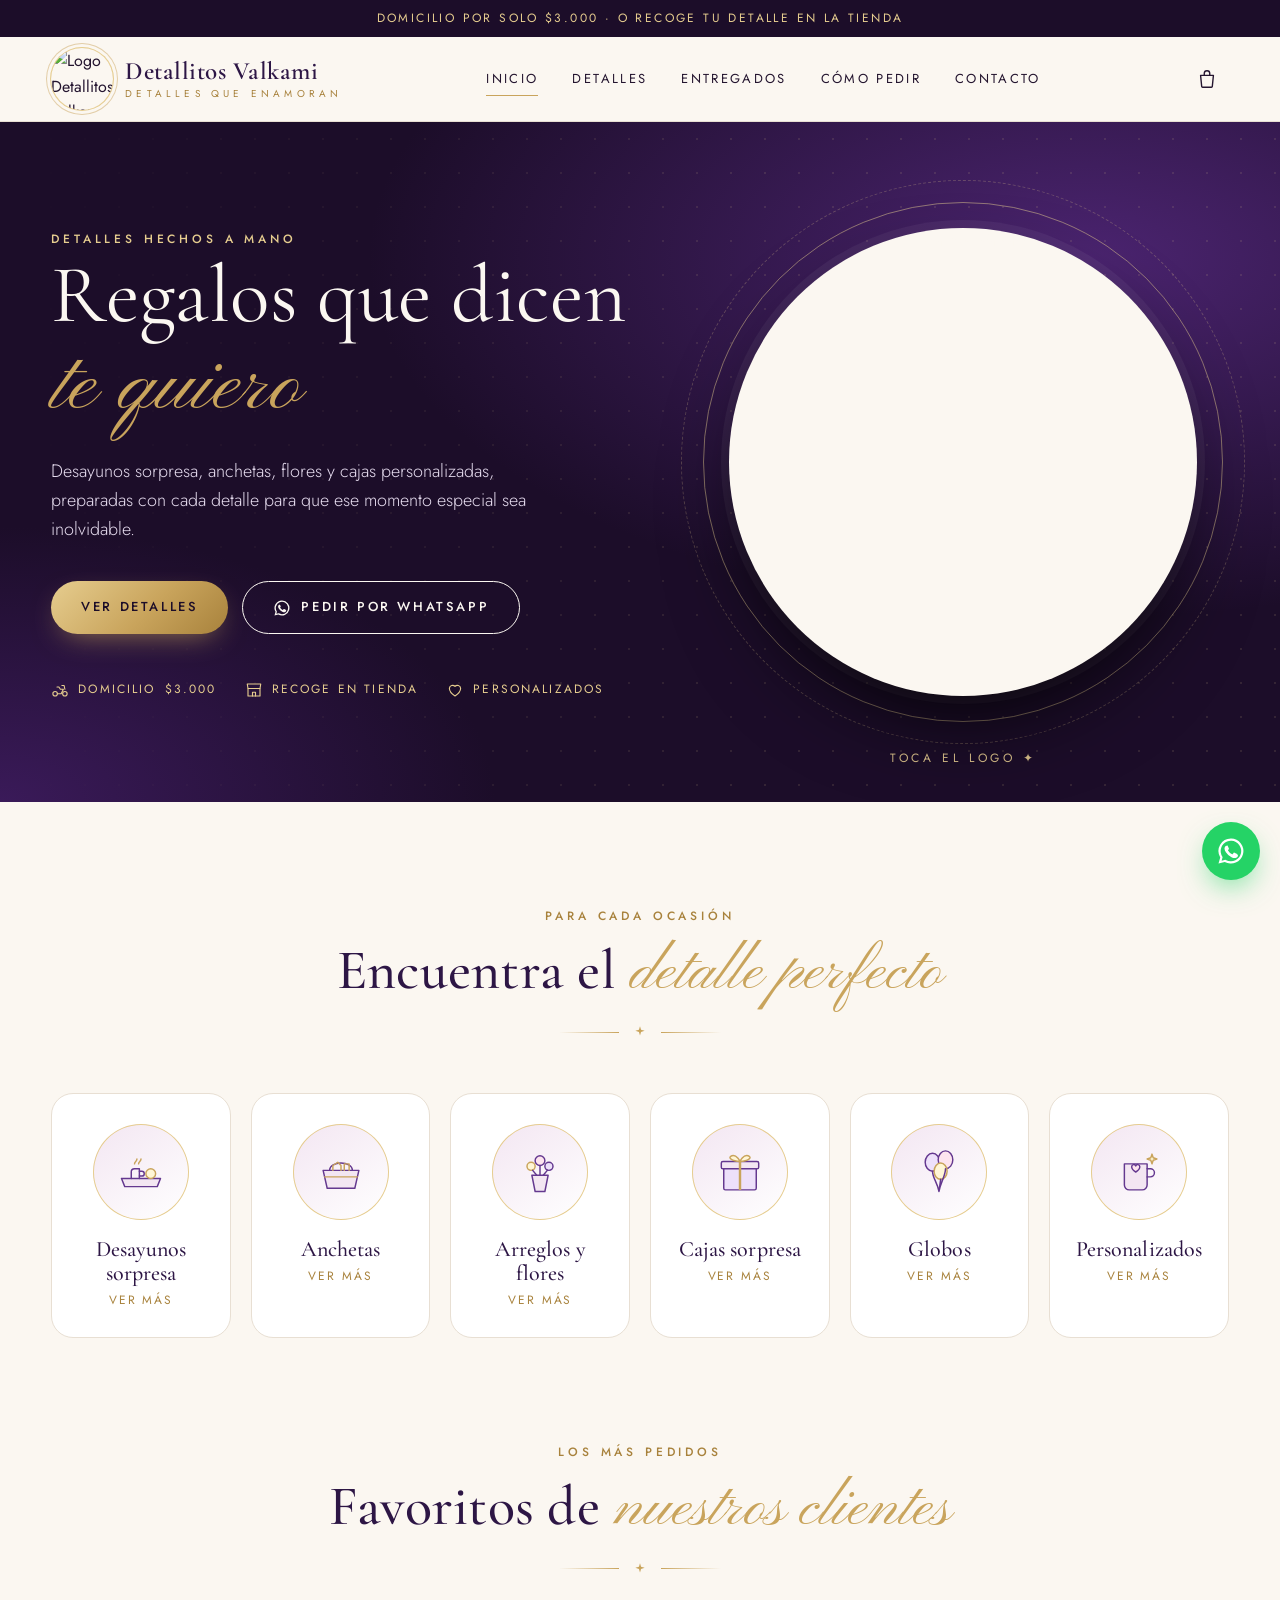
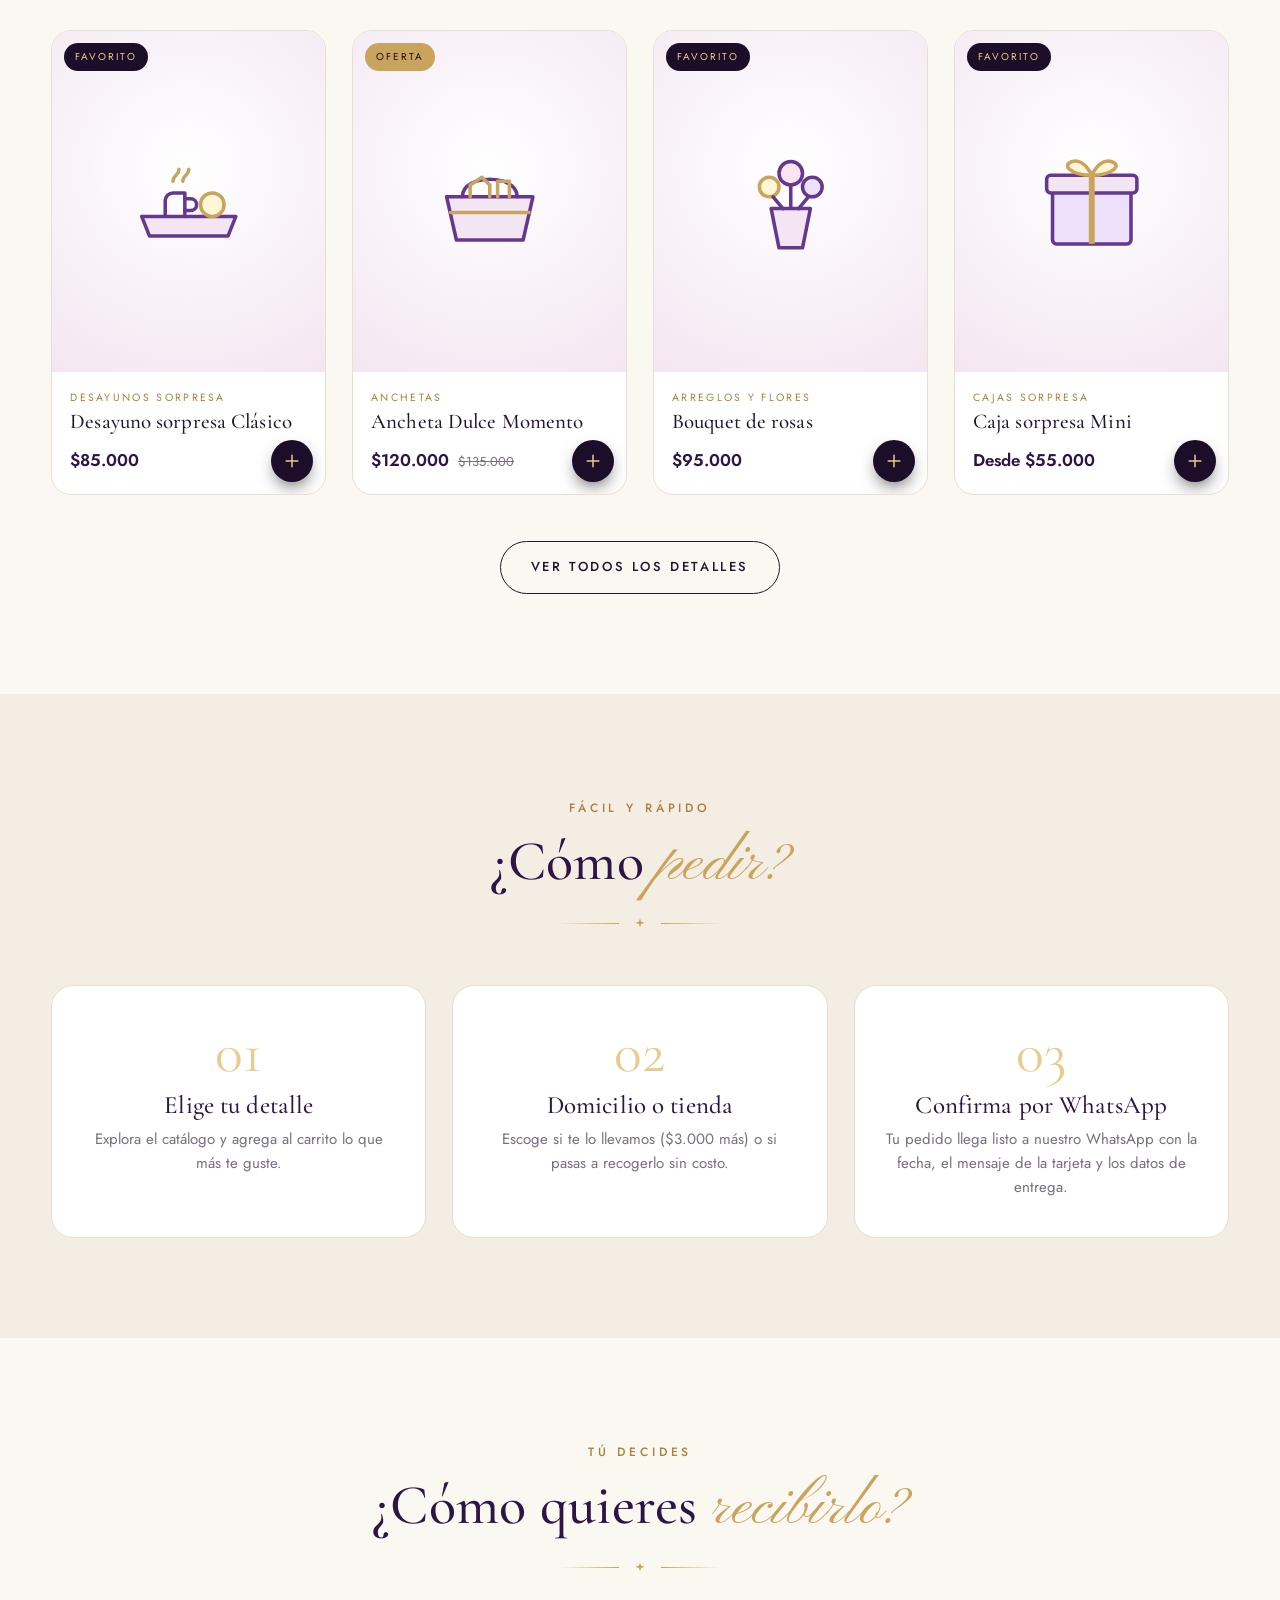
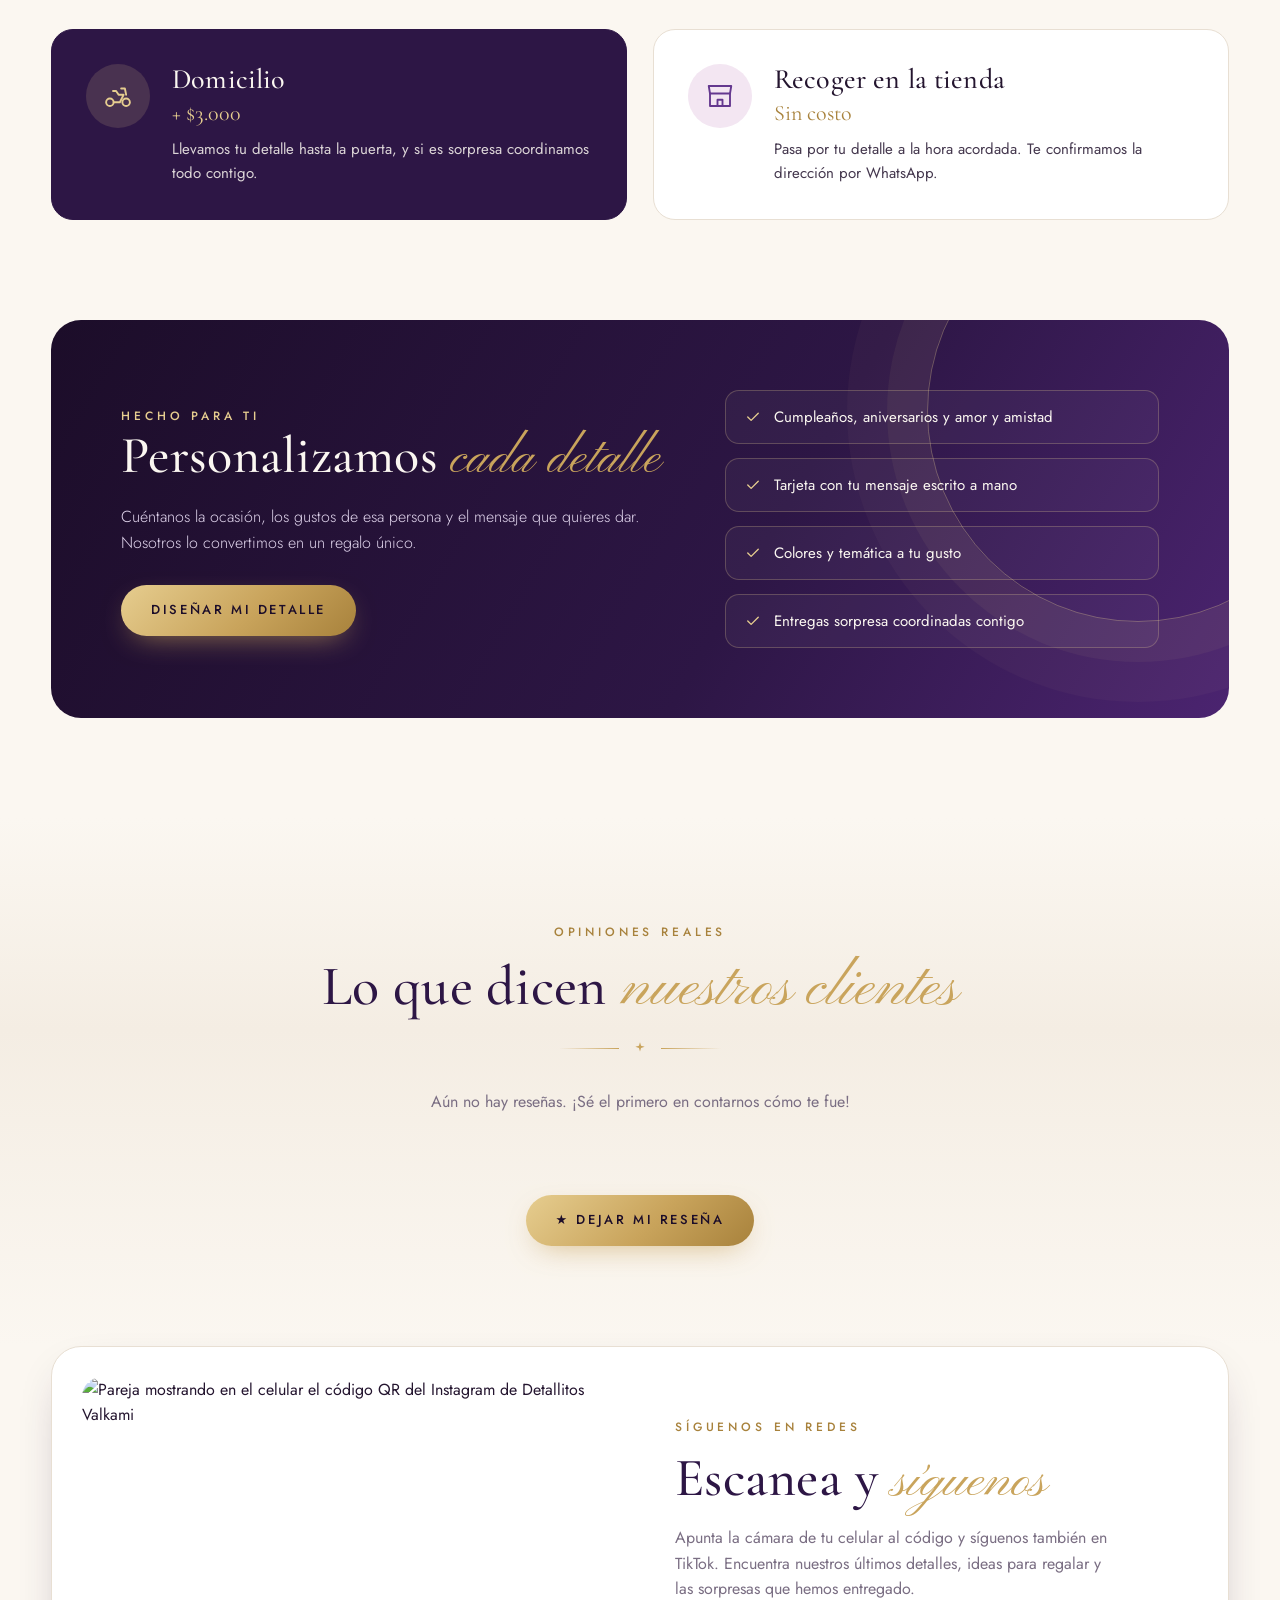
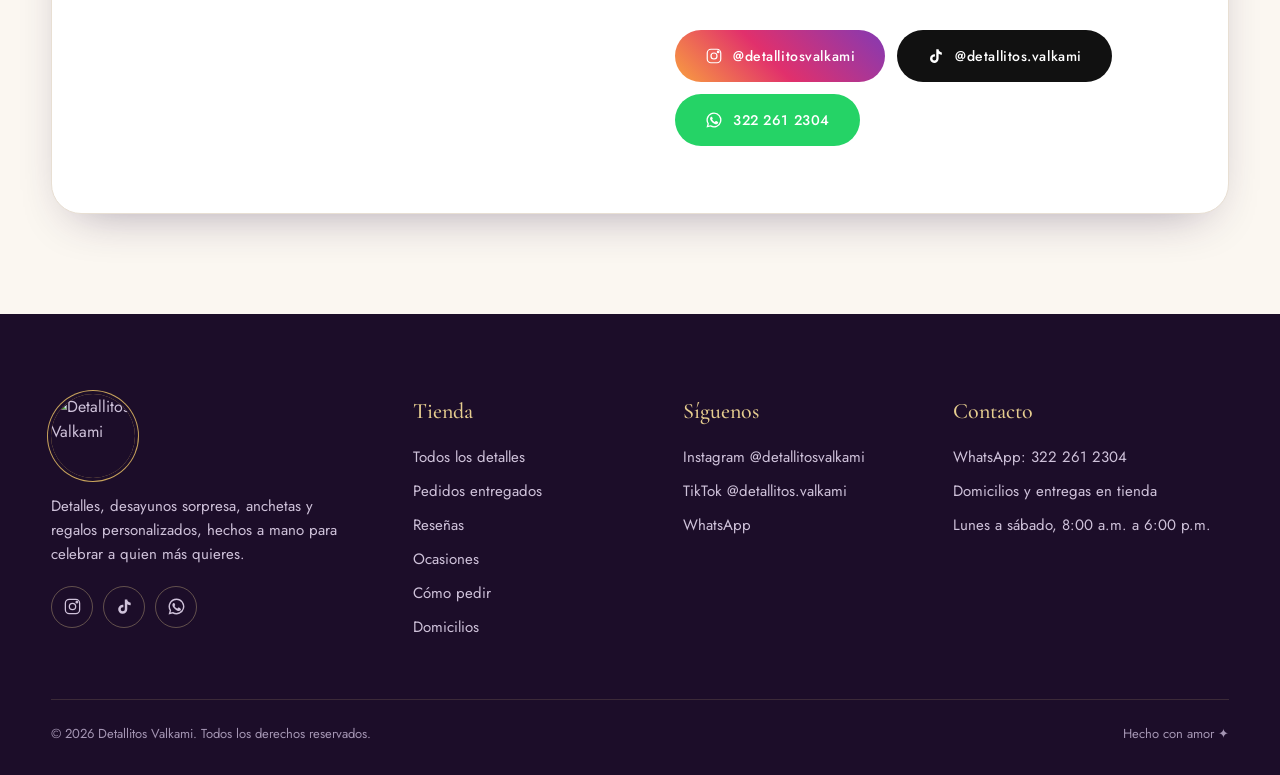
==== commit 48852b27: "Add files via upload" ====
--- a/index.html
+++ b/index.html
@@ -14,7 +14,7 @@
 <link rel="preconnect" href="https://fonts.googleapis.com"><link rel="preconnect" href="https://fonts.gstatic.com" crossorigin>
 <link href="https://fonts.googleapis.com/css2?family=Cormorant+Garamond:ital,wght@0,400;0,500;0,600;1,400&family=Jost:wght@300;400;500;600&family=Pinyon+Script&display=swap" rel="stylesheet">
 <link rel="stylesheet" href="/estilos.css">
-<script type="application/ld+json">{"@context":"https://schema.org","@type":"Store","name":"Detallitos Valkami","image":"https://detallitosvalkami.pages.dev/assets/logo.png","url":"https://detallitosvalkami.pages.dev/","telephone":"+573222612304","sameAs":["https://www.instagram.com/detallitosvalkami/"],"description":"Detalles, desayunos sorpresa, anchetas, arreglos y regalos personalizados con domicilio.","priceRange":"$$"}</script>
+<script type="application/ld+json">{"@context":"https://schema.org","@type":"Store","name":"Detallitos Valkami","image":"https://detallitosvalkami.pages.dev/assets/logo.png","url":"https://detallitosvalkami.pages.dev/","telephone":"+573222612304","sameAs":["https://www.instagram.com/detallitosvalkami/","https://www.tiktok.com/@detallitos.valkami"],"description":"Detalles, desayunos sorpresa, anchetas, arreglos y regalos personalizados con domicilio.","priceRange":"$$"}</script>
 </head>
 <body>
 <div class="anuncio">Domicilio por solo $3.000 · o recoge tu detalle en la tienda</div>
@@ -46,10 +46,11 @@
     </div>
     <div class="hero-arte">
       <div class="aro dos"></div><div class="aro"></div>
-      <button class="disco" id="logoBtn" aria-expanded="false" aria-controls="logoRedes" aria-label="Ver Instagram y WhatsApp de Detallitos Valkami"><img id="imgPortada" src="/assets/logo.webp" alt="Detallitos Valkami" width="468" height="468"></button>
+      <button class="disco" id="logoBtn" aria-expanded="false" aria-controls="logoRedes" aria-label="Ver Instagram, WhatsApp y TikTok de Detallitos Valkami"><img id="imgPortada" src="/assets/logo.webp" alt="Detallitos Valkami" width="468" height="468"></button>
       <div class="logo-redes" id="logoRedes">
         <a class="red-ig" href="https://www.instagram.com/detallitosvalkami/" target="_blank" rel="noopener" aria-label="Instagram @detallitosvalkami"><svg viewBox="0 0 24 24" fill="none" stroke="currentColor" stroke-width="1.6"><rect x="3" y="3" width="18" height="18" rx="5"/><circle cx="12" cy="12" r="4"/><circle cx="17.5" cy="6.5" r="1" fill="currentColor"/></svg><span>Instagram</span></a>
         <a class="red-wa" href="https://api.whatsapp.com/send?phone=573222612304&text=Hola%20Detallitos%20Valkami%20%E2%9C%A8%20quiero%20hacer%20un%20pedido" target="_blank" rel="noopener" aria-label="WhatsApp 322 261 2304"><svg viewBox="0 0 24 24" fill="currentColor"><path d="M12 2a10 10 0 0 0-8.6 15.1L2 22l5-1.3A10 10 0 1 0 12 2Zm0 18.2a8.2 8.2 0 0 1-4.2-1.1l-.3-.2-3 .8.8-2.9-.2-.3A8.2 8.2 0 1 1 12 20.2Zm4.5-6.1c-.2-.1-1.5-.7-1.7-.8s-.4-.1-.6.1-.7.8-.8 1-.3.2-.5.1a6.7 6.7 0 0 1-3.3-2.9c-.3-.4.3-.4.7-1.3.1-.2 0-.3 0-.4l-.8-1.8c-.2-.5-.4-.4-.6-.4h-.5a1 1 0 0 0-.7.3 3 3 0 0 0-.9 2.2 5.2 5.2 0 0 0 1.1 2.7 11.8 11.8 0 0 0 4.5 4c1.7.7 2.3.8 3.2.6a2.7 2.7 0 0 0 1.8-1.2 2.2 2.2 0 0 0 .1-1.2c0-.1-.2-.2-.4-.3Z"/></svg><span>WhatsApp</span></a>
+        <a class="red-tt" href="https://www.tiktok.com/@detallitos.valkami" target="_blank" rel="noopener" aria-label="TikTok @detallitos.valkami"><svg viewBox="0 0 24 24" fill="currentColor"><path d="M16.6 5.82A4.3 4.3 0 0 1 15.5 3h-3.1v12.4a2.6 2.6 0 1 1-2.6-2.6c.27 0 .53.04.78.12V9.75a5.75 5.75 0 1 0 4.92 5.69V9.01a7.3 7.3 0 0 0 4.3 1.38V7.3a4.3 4.3 0 0 1-3.2-1.48Z"/></svg><span>TikTok</span></a>
       </div>
       <p class="toca">Toca el logo ✦</p>
     </div>
@@ -148,9 +149,10 @@
       <div class="redes-txt">
         <span class="sup">Síguenos en redes</span>
         <h2>Escanea y <span class="script">síguenos</span></h2>
-        <p>Apunta la cámara de tu celular al código y encuentra nuestros últimos detalles, ideas para regalar y las sorpresas que hemos entregado.</p>
+        <p>Apunta la cámara de tu celular al código y síguenos también en TikTok. Encuentra nuestros últimos detalles, ideas para regalar y las sorpresas que hemos entregado.</p>
         <div class="redes-bts">
           <a class="btn btn-ig" href="https://www.instagram.com/detallitosvalkami/" target="_blank" rel="noopener"><svg class="ico" viewBox="0 0 24 24" fill="none" stroke="currentColor" stroke-width="1.6"><rect x="3" y="3" width="18" height="18" rx="5"/><circle cx="12" cy="12" r="4"/><circle cx="17.5" cy="6.5" r="1" fill="currentColor"/></svg> @detallitosvalkami</a>
+          <a class="btn btn-tt" href="https://www.tiktok.com/@detallitos.valkami" target="_blank" rel="noopener"><svg class="ico" viewBox="0 0 24 24" fill="currentColor"><path d="M16.6 5.82A4.3 4.3 0 0 1 15.5 3h-3.1v12.4a2.6 2.6 0 1 1-2.6-2.6c.27 0 .53.04.78.12V9.75a5.75 5.75 0 1 0 4.92 5.69V9.01a7.3 7.3 0 0 0 4.3 1.38V7.3a4.3 4.3 0 0 1-3.2-1.48Z"/></svg> @detallitos.valkami</a>
           <a class="btn btn-wa" href="https://api.whatsapp.com/send?phone=573222612304&text=Hola%20Detallitos%20Valkami%20%E2%9C%A8%20quiero%20hacer%20un%20pedido" target="_blank" rel="noopener"><svg class="ico" viewBox="0 0 24 24" fill="currentColor"><path d="M12 2a10 10 0 0 0-8.6 15.1L2 22l5-1.3A10 10 0 1 0 12 2Zm0 18.2a8.2 8.2 0 0 1-4.2-1.1l-.3-.2-3 .8.8-2.9-.2-.3A8.2 8.2 0 1 1 12 20.2Zm4.5-6.1c-.2-.1-1.5-.7-1.7-.8s-.4-.1-.6.1-.7.8-.8 1-.3.2-.5.1a6.7 6.7 0 0 1-3.3-2.9c-.3-.4.3-.4.7-1.3.1-.2 0-.3 0-.4l-.8-1.8c-.2-.5-.4-.4-.6-.4h-.5a1 1 0 0 0-.7.3 3 3 0 0 0-.9 2.2 5.2 5.2 0 0 0 1.1 2.7 11.8 11.8 0 0 0 4.5 4c1.7.7 2.3.8 3.2.6a2.7 2.7 0 0 0 1.8-1.2 2.2 2.2 0 0 0 .1-1.2c0-.1-.2-.2-.4-.3Z"/></svg> 322 261 2304</a>
         </div>
       </div>
@@ -163,9 +165,9 @@
   <div class="contenedor">
     <div class="cols">
       <div class="marca"><img src="/assets/logo.webp" alt="Detallitos Valkami" width="84" height="84" loading="lazy"><p>Detalles, desayunos sorpresa, anchetas y regalos personalizados, hechos a mano para celebrar a quien más quieres.</p>
-        <div class="redes"><a href="https://www.instagram.com/detallitosvalkami/" target="_blank" rel="noopener" aria-label="Instagram"><svg viewBox="0 0 24 24" fill="none" stroke="currentColor" stroke-width="1.6"><rect x="3" y="3" width="18" height="18" rx="5"/><circle cx="12" cy="12" r="4"/><circle cx="17.5" cy="6.5" r="1" fill="currentColor"/></svg></a><a href="https://api.whatsapp.com/send?phone=573222612304&text=Hola%20Detallitos%20Valkami%20%E2%9C%A8%20quiero%20hacer%20un%20pedido" target="_blank" rel="noopener" aria-label="WhatsApp"><svg viewBox="0 0 24 24" fill="currentColor"><path d="M12 2a10 10 0 0 0-8.6 15.1L2 22l5-1.3A10 10 0 1 0 12 2Zm0 18.2a8.2 8.2 0 0 1-4.2-1.1l-.3-.2-3 .8.8-2.9-.2-.3A8.2 8.2 0 1 1 12 20.2Zm4.5-6.1c-.2-.1-1.5-.7-1.7-.8s-.4-.1-.6.1-.7.8-.8 1-.3.2-.5.1a6.7 6.7 0 0 1-3.3-2.9c-.3-.4.3-.4.7-1.3.1-.2 0-.3 0-.4l-.8-1.8c-.2-.5-.4-.4-.6-.4h-.5a1 1 0 0 0-.7.3 3 3 0 0 0-.9 2.2 5.2 5.2 0 0 0 1.1 2.7 11.8 11.8 0 0 0 4.5 4c1.7.7 2.3.8 3.2.6a2.7 2.7 0 0 0 1.8-1.2 2.2 2.2 0 0 0 .1-1.2c0-.1-.2-.2-.4-.3Z"/></svg></a></div></div>
+        <div class="redes"><a href="https://www.instagram.com/detallitosvalkami/" target="_blank" rel="noopener" aria-label="Instagram"><svg viewBox="0 0 24 24" fill="none" stroke="currentColor" stroke-width="1.6"><rect x="3" y="3" width="18" height="18" rx="5"/><circle cx="12" cy="12" r="4"/><circle cx="17.5" cy="6.5" r="1" fill="currentColor"/></svg></a><a href="https://www.tiktok.com/@detallitos.valkami" target="_blank" rel="noopener" aria-label="TikTok"><svg viewBox="0 0 24 24" fill="currentColor"><path d="M16.6 5.82A4.3 4.3 0 0 1 15.5 3h-3.1v12.4a2.6 2.6 0 1 1-2.6-2.6c.27 0 .53.04.78.12V9.75a5.75 5.75 0 1 0 4.92 5.69V9.01a7.3 7.3 0 0 0 4.3 1.38V7.3a4.3 4.3 0 0 1-3.2-1.48Z"/></svg></a><a href="https://api.whatsapp.com/send?phone=573222612304&text=Hola%20Detallitos%20Valkami%20%E2%9C%A8%20quiero%20hacer%20un%20pedido" target="_blank" rel="noopener" aria-label="WhatsApp"><svg viewBox="0 0 24 24" fill="currentColor"><path d="M12 2a10 10 0 0 0-8.6 15.1L2 22l5-1.3A10 10 0 1 0 12 2Zm0 18.2a8.2 8.2 0 0 1-4.2-1.1l-.3-.2-3 .8.8-2.9-.2-.3A8.2 8.2 0 1 1 12 20.2Zm4.5-6.1c-.2-.1-1.5-.7-1.7-.8s-.4-.1-.6.1-.7.8-.8 1-.3.2-.5.1a6.7 6.7 0 0 1-3.3-2.9c-.3-.4.3-.4.7-1.3.1-.2 0-.3 0-.4l-.8-1.8c-.2-.5-.4-.4-.6-.4h-.5a1 1 0 0 0-.7.3 3 3 0 0 0-.9 2.2 5.2 5.2 0 0 0 1.1 2.7 11.8 11.8 0 0 0 4.5 4c1.7.7 2.3.8 3.2.6a2.7 2.7 0 0 0 1.8-1.2 2.2 2.2 0 0 0 .1-1.2c0-.1-.2-.2-.4-.3Z"/></svg></a></div></div>
       <div><h4>Tienda</h4><ul><li><a href="/tienda.html">Todos los detalles</a></li><li><a href="/entregados.html">Pedidos entregados</a></li><li><a href="/#resenas">Reseñas</a></li><li><a href="/#ocasiones">Ocasiones</a></li><li><a href="/#como-pedir">Cómo pedir</a></li><li><a href="/#entrega">Domicilios</a></li></ul></div>
-      <div><h4>Síguenos</h4><ul><li><a href="https://www.instagram.com/detallitosvalkami/" target="_blank" rel="noopener">@detallitosvalkami</a></li><li><a href="https://api.whatsapp.com/send?phone=573222612304&text=Hola%20Detallitos%20Valkami%20%E2%9C%A8%20quiero%20hacer%20un%20pedido" target="_blank" rel="noopener">WhatsApp</a></li></ul></div>
+      <div><h4>Síguenos</h4><ul><li><a href="https://www.instagram.com/detallitosvalkami/" target="_blank" rel="noopener">Instagram @detallitosvalkami</a></li><li><a href="https://www.tiktok.com/@detallitos.valkami" target="_blank" rel="noopener">TikTok @detallitos.valkami</a></li><li><a href="https://api.whatsapp.com/send?phone=573222612304&text=Hola%20Detallitos%20Valkami%20%E2%9C%A8%20quiero%20hacer%20un%20pedido" target="_blank" rel="noopener">WhatsApp</a></li></ul></div>
       <div><h4>Contacto</h4><ul><li><a href="https://api.whatsapp.com/send?phone=573222612304&text=Hola%20Detallitos%20Valkami%20%E2%9C%A8%20quiero%20hacer%20un%20pedido" target="_blank" rel="noopener">WhatsApp: 322 261 2304</a></li><li data-direccion>Domicilios y entregas en tienda</li><li data-horario></li></ul></div>
     </div>
     <div class="legal"><span>© <span id="anio">2026</span> Detallitos Valkami. Todos los derechos reservados.</span><span>Hecho con amor ✦</span></div>
--- a/estilos.css
+++ b/estilos.css
@@ -33,7 +33,7 @@
 .btn-morado:hover{background:var(--morado)}
 .btn-bloque{width:100%}
 .btn:disabled{opacity:.5;cursor:not-allowed;transform:none}
-.ico{width:18px;height:18px;flex:none}
+.ico,.btn svg{width:18px;height:18px;flex:none}
 
 /* ===== Anuncio + cabecera ===== */
 .anuncio{background:var(--noche);color:var(--oro2);text-align:center;font-size:12px;letter-spacing:.2em;text-transform:uppercase;padding:9px 12px}
@@ -93,9 +93,11 @@
 .logo-redes a svg{width:24px;height:24px}
 .logo-redes .red-ig{left:-6%;bottom:16%;background:linear-gradient(45deg,#f9a03f,#e1306c 45%,#833ab4)}
 .logo-redes .red-wa{right:-6%;top:14%;background:#25d366}
+.logo-redes .red-tt{right:-4%;bottom:12%;background:#111;box-shadow:-2px -2px 0 #25f4ee inset,2px 2px 0 #fe2c55 inset,0 18px 40px -14px rgba(0,0,0,.6)}
+.hero-arte.abierto .logo-redes .red-tt{transition-delay:.12s}
 .hero-arte.abierto .logo-redes a{opacity:1;pointer-events:auto;transform:none}
 .hero-arte.abierto .logo-redes .red-wa{transition-delay:.06s}
-@media(max-width:900px){.logo-redes .red-ig{left:0;bottom:8%}.logo-redes .red-wa{right:0;top:8%}.logo-redes a{padding:12px 18px 12px 14px;font-size:13px}}
+@media(max-width:900px){.logo-redes .red-ig{left:0;bottom:8%}.logo-redes .red-wa{right:0;top:8%}.logo-redes .red-tt{right:0;bottom:2%}.logo-redes a{padding:12px 18px 12px 14px;font-size:13px}}
 .logo-redes a:hover{filter:brightness(1.08);transform:translateY(-2px)!important}
 .hero-arte .etiqueta{position:absolute;background:var(--marfil);color:var(--tinta);border-radius:16px;padding:14px 18px;box-shadow:var(--sombra);font-size:13px;line-height:1.35}
 .hero-arte .etiqueta b{display:block;font-family:var(--serif);font-size:22px;color:var(--ciruela)}
@@ -158,6 +160,7 @@
 .tarjeta .agregar:hover{background:var(--morado);transform:scale(1.08)}
 .tarjeta .agregar svg{width:20px;height:20px}
 @media(max-width:720px){.tarjeta .info{padding:13px}.tarjeta h3{font-size:17px}.precio b{font-size:15px}.tarjeta .agregar{width:36px;height:36px}}
+.vacio .btn{white-space:normal;max-width:100%}
 .vacio{text-align:center;color:var(--gris);padding:60px 20px;border:1px dashed var(--linea);border-radius:20px;grid-column:1/-1;background:var(--blanco)}
 
 /* Cómo pedir */
@@ -228,6 +231,8 @@
 .redes-txt p{color:var(--gris);max-width:440px}
 .redes-bts{display:flex;gap:12px;flex-wrap:wrap;margin-top:28px}
 .btn-ig{background:linear-gradient(45deg,#f9a03f,#e1306c 45%,#833ab4);color:#fff;text-transform:none;letter-spacing:.04em;font-size:14px}
+.btn-tt{background:#111;color:#fff;text-transform:none;letter-spacing:.04em;font-size:14px}
+.btn-tt:hover{transform:translateY(-2px);background:#000}
 .btn-wa{background:#25d366;color:#fff;text-transform:none;letter-spacing:.04em;font-size:14px}
 .btn-ig:hover,.btn-wa:hover{transform:translateY(-2px);filter:brightness(1.06)}
 @media(max-width:860px){.redes-caja{grid-template-columns:1fr;padding:20px 20px 34px;text-align:center;gap:20px}.redes-txt p{margin-inline:auto}.redes-bts{justify-content:center}}
@@ -277,6 +282,7 @@
 .cab-pag{background:linear-gradient(180deg,var(--crema),var(--marfil));padding:60px 0 34px;text-align:center}
 .cab-pag h1{font-size:clamp(40px,5vw,62px);color:var(--ciruela);margin-top:10px}
 .barra{display:flex;gap:14px;align-items:center;justify-content:space-between;flex-wrap:wrap;margin:10px 0 30px}
+.barra>*{min-width:0;max-width:100%}
 .chips{display:flex;gap:9px;flex-wrap:wrap}
 .chip{padding:10px 18px;border-radius:999px;border:1px solid var(--linea);background:var(--blanco);font-size:13px;letter-spacing:.06em;transition:.2s}
 .chip:hover{border-color:var(--oro)}
@@ -380,6 +386,27 @@
 .error{color:#b3261e;font-size:13px;margin-top:6px}
 @media(max-width:560px){.modal .caja-m{padding:28px 20px;border-radius:22px}.form{grid-template-columns:1fr}}
 
+/* Pago después del pedido */
+.pago-ok{width:64px;height:64px;border-radius:50%;margin:0 auto 12px;display:grid;place-items:center;background:#e3f4e8;color:#1f8a4c}
+.pago-ok svg{width:32px;height:32px}
+.pago-total{text-align:center;font-family:var(--serif);font-size:46px;font-weight:600;color:var(--ciruela);line-height:1;margin:4px 0 20px}
+.pago-datos{display:grid;gap:12px}
+.pago-op{background:var(--blanco);border:1.5px solid var(--linea);border-radius:16px;padding:14px 16px;display:grid;gap:8px}
+.pago-op.sel{border-color:var(--oro);box-shadow:0 0 0 3px rgba(201,164,92,.15)}
+.pago-op small{color:var(--gris);font-size:13px}
+.pago-tit{display:flex;align-items:center;gap:10px}
+.pago-logo{width:32px;height:32px;border-radius:9px;display:grid;place-items:center;font-weight:700;color:#fff;flex:none}
+.pago-logo.nequi{background:#200020;color:#ff3fa4;font-family:var(--sans)}
+.pago-logo.banco{background:var(--ciruela);color:var(--oro2)}
+.pago-logo svg{width:18px;height:18px}
+.pago-dato{display:flex;align-items:center;justify-content:space-between;gap:10px;background:var(--marfil);border-radius:12px;padding:10px 12px}
+.pago-dato span{font-size:20px;font-weight:600;letter-spacing:.04em}
+.pago-dato.multi{align-items:flex-start}
+.pago-dato.multi span{font-size:14px;font-weight:500;letter-spacing:0;white-space:pre-line;line-height:1.5}
+.copiar{flex:none;font-size:12px;font-weight:600;padding:8px 12px;border-radius:999px;background:var(--ciruela);color:var(--marfil)}
+.copiar:hover{background:var(--morado)}
+.pago-pasos{margin:18px 0 18px 20px;color:#4b3f55;font-size:14px;display:grid;gap:4px}
+
 /* Aviso */
 .aviso{position:fixed;left:50%;bottom:26px;transform:translate(-50%,30px);background:var(--noche);color:var(--marfil);padding:14px 22px;border-radius:999px;font-size:14px;z-index:80;opacity:0;transition:.3s;display:flex;gap:10px;align-items:center;box-shadow:var(--sombra);white-space:nowrap}
 .aviso.ver{opacity:1;transform:translate(-50%,0)}
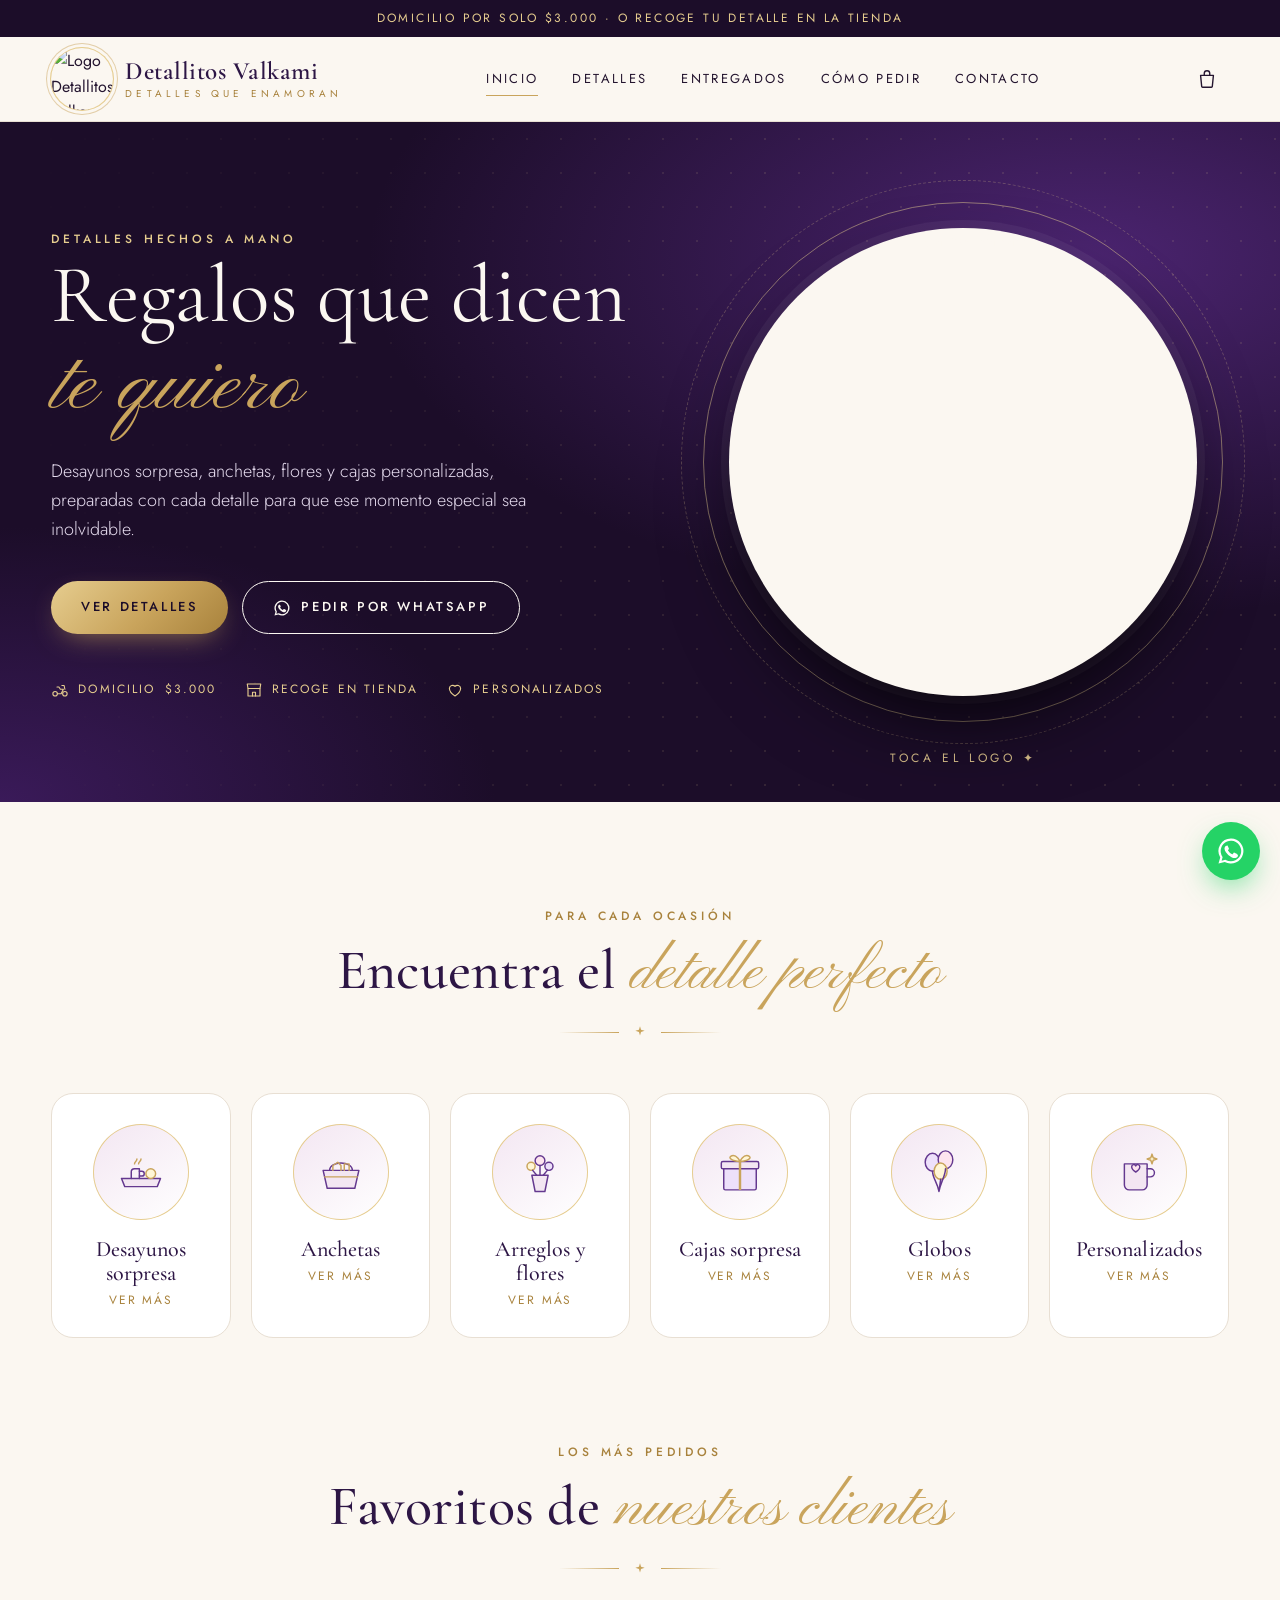
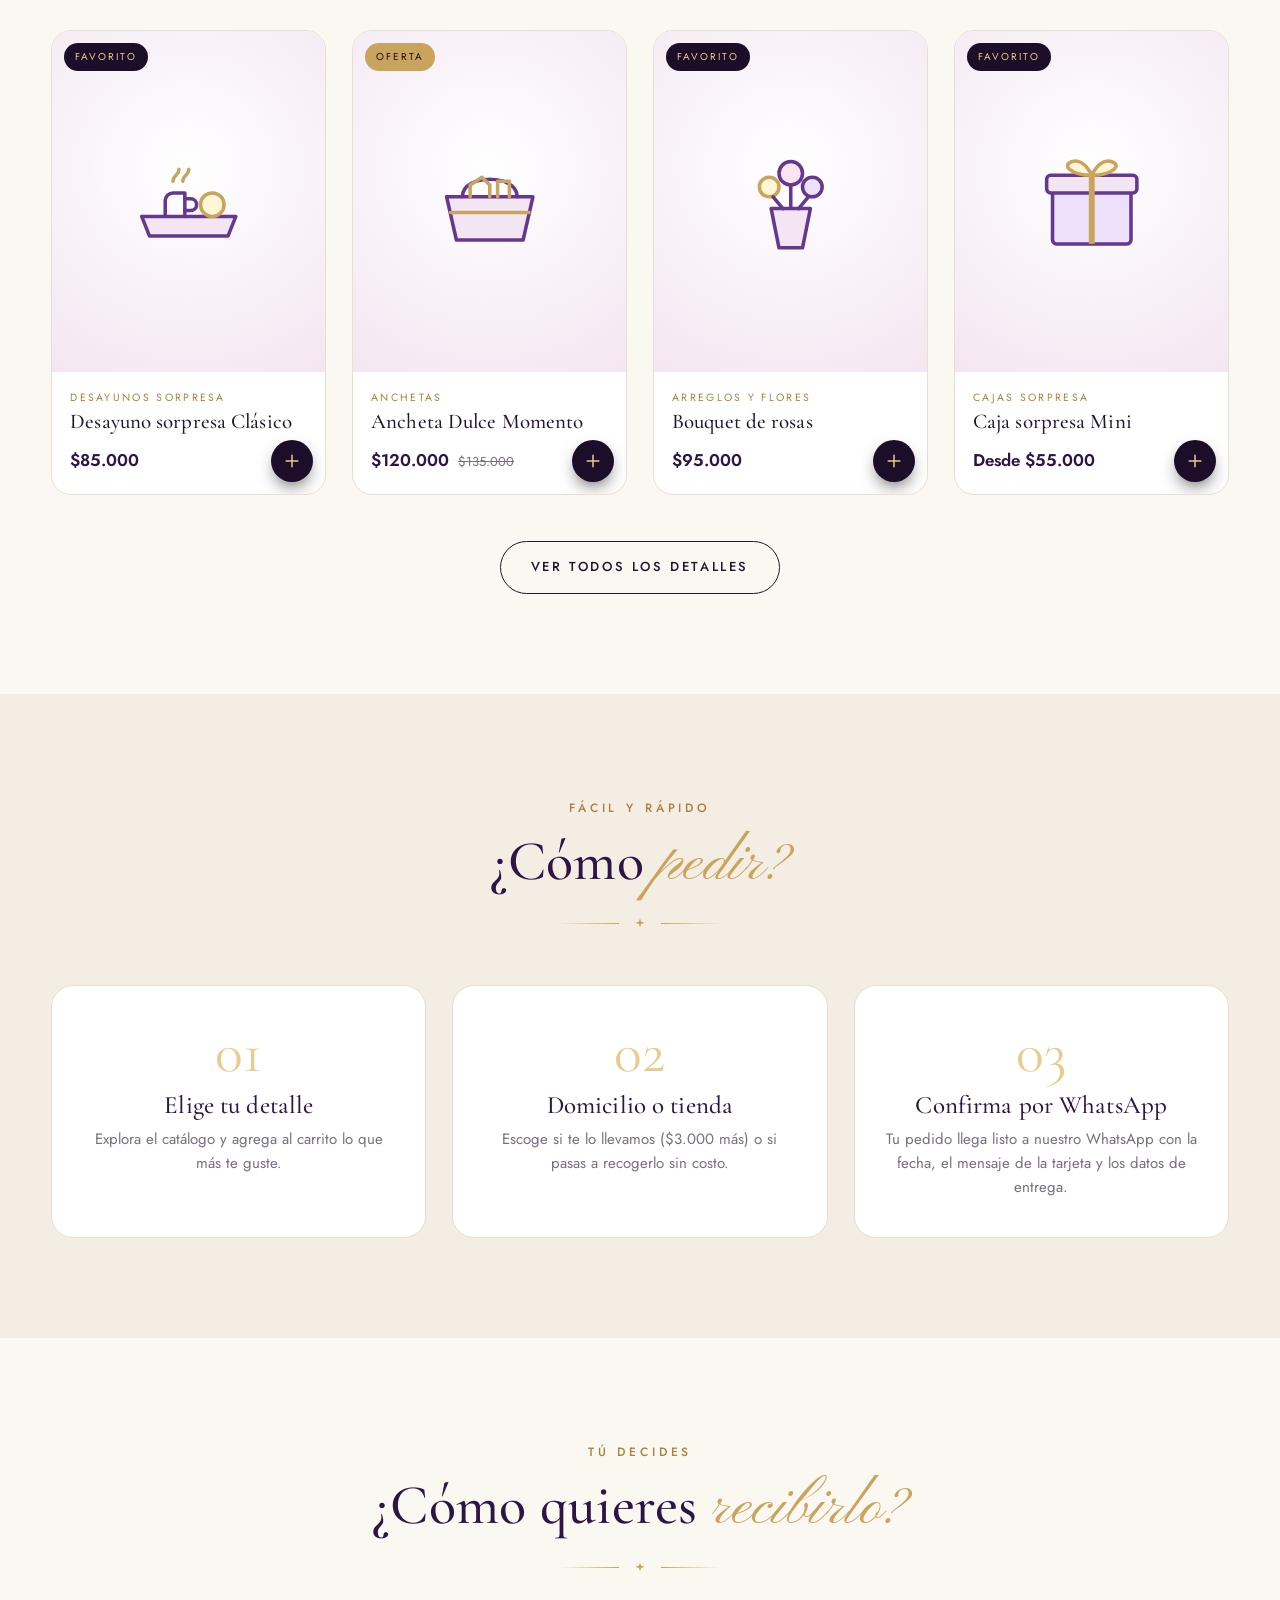
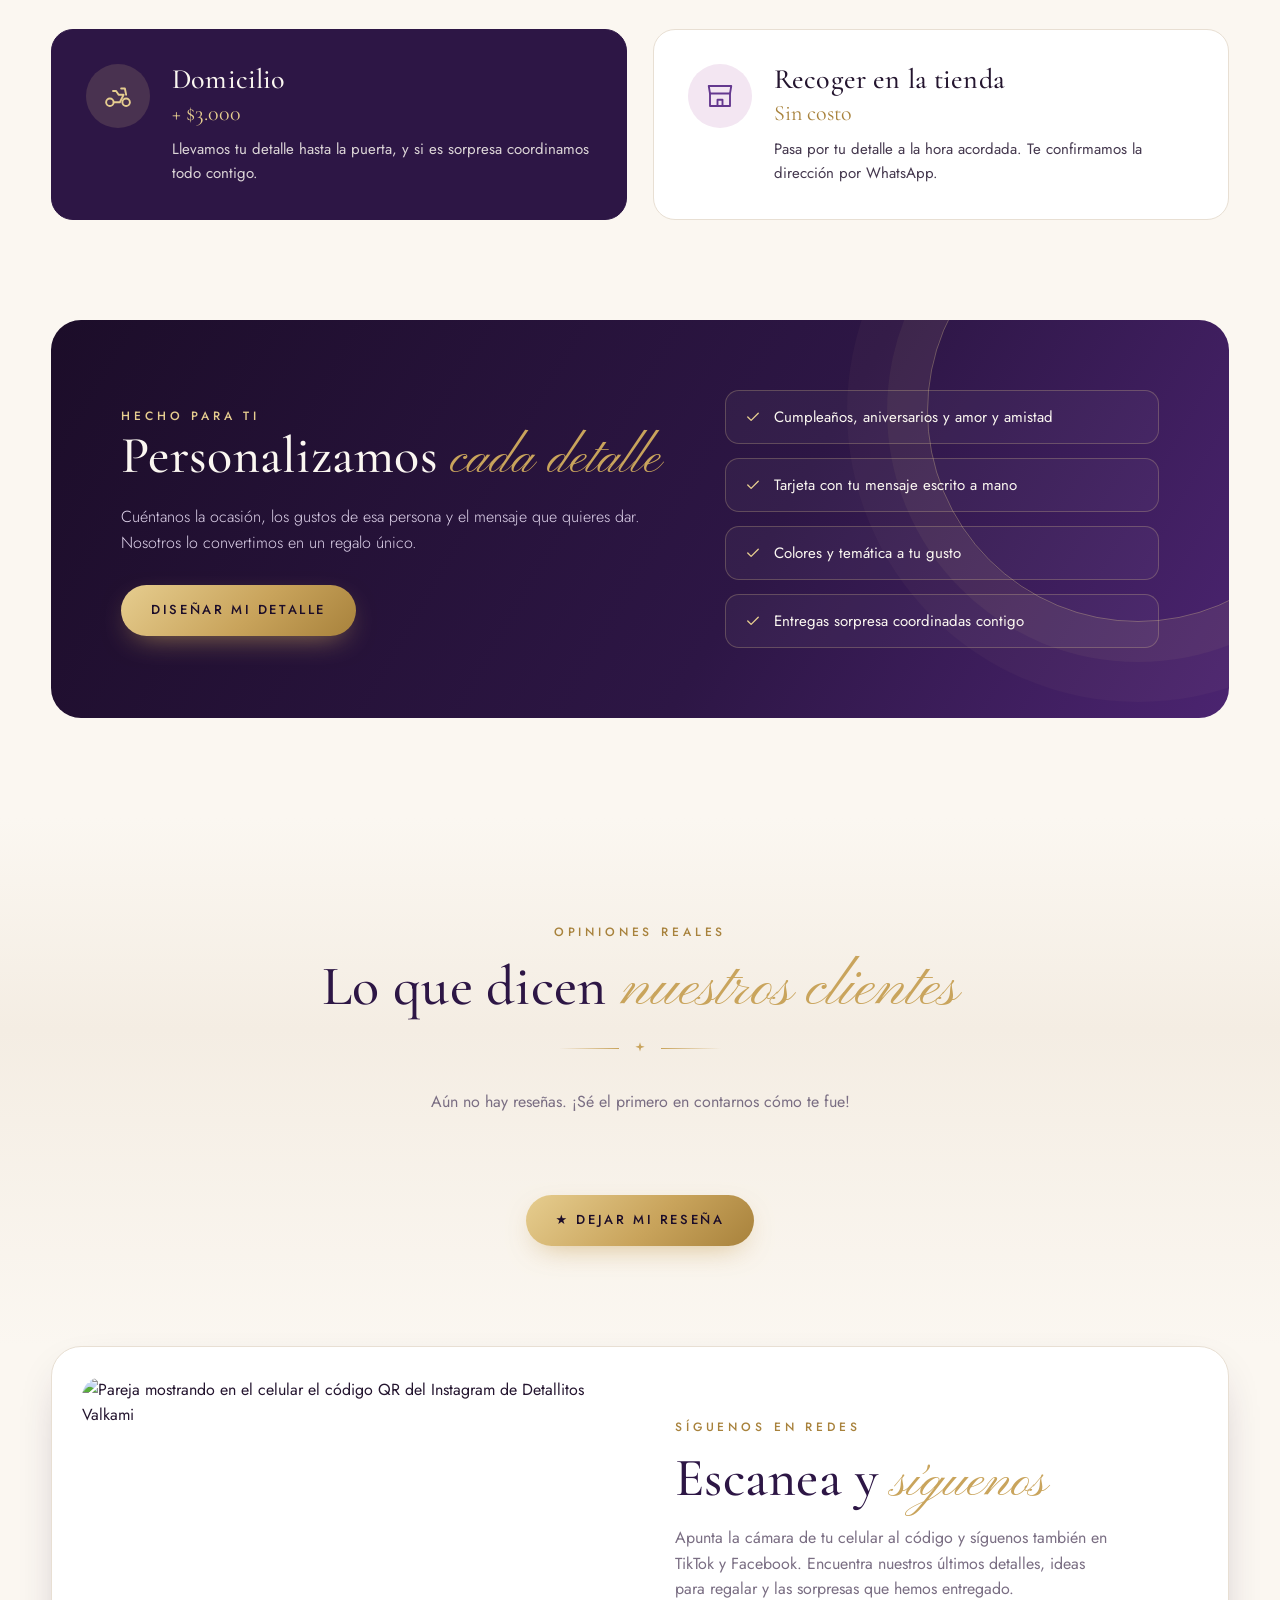
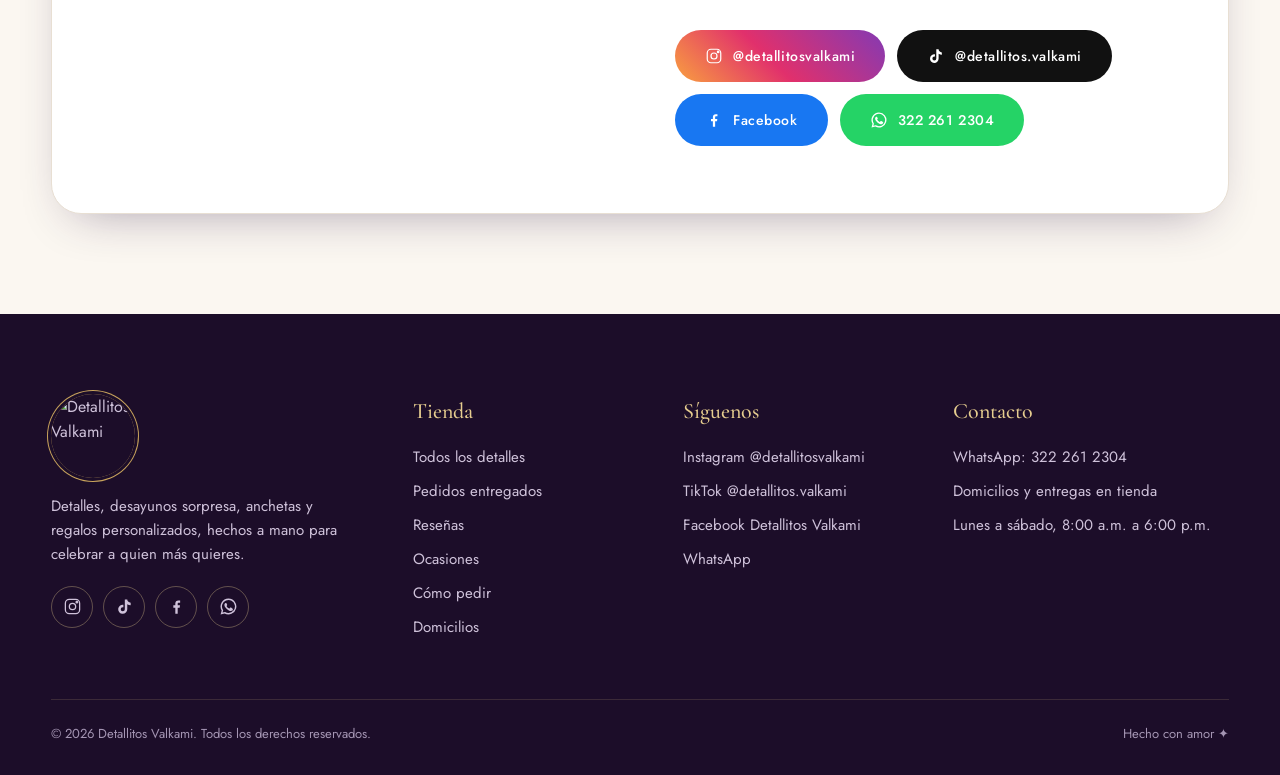
==== commit acb93d43: "Add files via upload" ====
--- a/index.html
+++ b/index.html
@@ -14,7 +14,7 @@
 <link rel="preconnect" href="https://fonts.googleapis.com"><link rel="preconnect" href="https://fonts.gstatic.com" crossorigin>
 <link href="https://fonts.googleapis.com/css2?family=Cormorant+Garamond:ital,wght@0,400;0,500;0,600;1,400&family=Jost:wght@300;400;500;600&family=Pinyon+Script&display=swap" rel="stylesheet">
 <link rel="stylesheet" href="/estilos.css">
-<script type="application/ld+json">{"@context":"https://schema.org","@type":"Store","name":"Detallitos Valkami","image":"https://detallitosvalkami.pages.dev/assets/logo.png","url":"https://detallitosvalkami.pages.dev/","telephone":"+573222612304","sameAs":["https://www.instagram.com/detallitosvalkami/","https://www.tiktok.com/@detallitos.valkami"],"description":"Detalles, desayunos sorpresa, anchetas, arreglos y regalos personalizados con domicilio.","priceRange":"$$"}</script>
+<script type="application/ld+json">{"@context":"https://schema.org","@type":"Store","name":"Detallitos Valkami","image":"https://detallitosvalkami.pages.dev/assets/logo.png","url":"https://detallitosvalkami.pages.dev/","telephone":"+573222612304","sameAs":["https://www.instagram.com/detallitosvalkami/","https://www.tiktok.com/@detallitos.valkami","https://www.facebook.com/profile.php?id=61576936597327"],"description":"Detalles, desayunos sorpresa, anchetas, arreglos y regalos personalizados con domicilio.","priceRange":"$$"}</script>
 </head>
 <body>
 <div class="anuncio">Domicilio por solo $3.000 · o recoge tu detalle en la tienda</div>
@@ -46,11 +46,12 @@
     </div>
     <div class="hero-arte">
       <div class="aro dos"></div><div class="aro"></div>
-      <button class="disco" id="logoBtn" aria-expanded="false" aria-controls="logoRedes" aria-label="Ver Instagram, WhatsApp y TikTok de Detallitos Valkami"><img id="imgPortada" src="/assets/logo.webp" alt="Detallitos Valkami" width="468" height="468"></button>
+      <button class="disco" id="logoBtn" aria-expanded="false" aria-controls="logoRedes" aria-label="Ver Instagram, WhatsApp, TikTok y Facebook de Detallitos Valkami"><img id="imgPortada" src="/assets/logo.webp" alt="Detallitos Valkami" width="468" height="468"></button>
       <div class="logo-redes" id="logoRedes">
         <a class="red-ig" href="https://www.instagram.com/detallitosvalkami/" target="_blank" rel="noopener" aria-label="Instagram @detallitosvalkami"><svg viewBox="0 0 24 24" fill="none" stroke="currentColor" stroke-width="1.6"><rect x="3" y="3" width="18" height="18" rx="5"/><circle cx="12" cy="12" r="4"/><circle cx="17.5" cy="6.5" r="1" fill="currentColor"/></svg><span>Instagram</span></a>
         <a class="red-wa" href="https://api.whatsapp.com/send?phone=573222612304&text=Hola%20Detallitos%20Valkami%20%E2%9C%A8%20quiero%20hacer%20un%20pedido" target="_blank" rel="noopener" aria-label="WhatsApp 322 261 2304"><svg viewBox="0 0 24 24" fill="currentColor"><path d="M12 2a10 10 0 0 0-8.6 15.1L2 22l5-1.3A10 10 0 1 0 12 2Zm0 18.2a8.2 8.2 0 0 1-4.2-1.1l-.3-.2-3 .8.8-2.9-.2-.3A8.2 8.2 0 1 1 12 20.2Zm4.5-6.1c-.2-.1-1.5-.7-1.7-.8s-.4-.1-.6.1-.7.8-.8 1-.3.2-.5.1a6.7 6.7 0 0 1-3.3-2.9c-.3-.4.3-.4.7-1.3.1-.2 0-.3 0-.4l-.8-1.8c-.2-.5-.4-.4-.6-.4h-.5a1 1 0 0 0-.7.3 3 3 0 0 0-.9 2.2 5.2 5.2 0 0 0 1.1 2.7 11.8 11.8 0 0 0 4.5 4c1.7.7 2.3.8 3.2.6a2.7 2.7 0 0 0 1.8-1.2 2.2 2.2 0 0 0 .1-1.2c0-.1-.2-.2-.4-.3Z"/></svg><span>WhatsApp</span></a>
         <a class="red-tt" href="https://www.tiktok.com/@detallitos.valkami" target="_blank" rel="noopener" aria-label="TikTok @detallitos.valkami"><svg viewBox="0 0 24 24" fill="currentColor"><path d="M16.6 5.82A4.3 4.3 0 0 1 15.5 3h-3.1v12.4a2.6 2.6 0 1 1-2.6-2.6c.27 0 .53.04.78.12V9.75a5.75 5.75 0 1 0 4.92 5.69V9.01a7.3 7.3 0 0 0 4.3 1.38V7.3a4.3 4.3 0 0 1-3.2-1.48Z"/></svg><span>TikTok</span></a>
+        <a class="red-fb" href="https://www.facebook.com/profile.php?id=61576936597327" target="_blank" rel="noopener" aria-label="Facebook Detallitos Valkami"><svg viewBox="0 0 24 24" fill="currentColor"><path d="M13.5 21v-7.5H16l.4-3h-2.9V8.6c0-.87.25-1.46 1.5-1.46h1.6V4.45A21 21 0 0 0 14.3 4.3c-2.3 0-3.8 1.4-3.8 3.95v2.25H8v3h2.5V21h3Z"/></svg><span>Facebook</span></a>
       </div>
       <p class="toca">Toca el logo ✦</p>
     </div>
@@ -149,10 +150,11 @@
       <div class="redes-txt">
         <span class="sup">Síguenos en redes</span>
         <h2>Escanea y <span class="script">síguenos</span></h2>
-        <p>Apunta la cámara de tu celular al código y síguenos también en TikTok. Encuentra nuestros últimos detalles, ideas para regalar y las sorpresas que hemos entregado.</p>
+        <p>Apunta la cámara de tu celular al código y síguenos también en TikTok y Facebook. Encuentra nuestros últimos detalles, ideas para regalar y las sorpresas que hemos entregado.</p>
         <div class="redes-bts">
           <a class="btn btn-ig" href="https://www.instagram.com/detallitosvalkami/" target="_blank" rel="noopener"><svg class="ico" viewBox="0 0 24 24" fill="none" stroke="currentColor" stroke-width="1.6"><rect x="3" y="3" width="18" height="18" rx="5"/><circle cx="12" cy="12" r="4"/><circle cx="17.5" cy="6.5" r="1" fill="currentColor"/></svg> @detallitosvalkami</a>
           <a class="btn btn-tt" href="https://www.tiktok.com/@detallitos.valkami" target="_blank" rel="noopener"><svg class="ico" viewBox="0 0 24 24" fill="currentColor"><path d="M16.6 5.82A4.3 4.3 0 0 1 15.5 3h-3.1v12.4a2.6 2.6 0 1 1-2.6-2.6c.27 0 .53.04.78.12V9.75a5.75 5.75 0 1 0 4.92 5.69V9.01a7.3 7.3 0 0 0 4.3 1.38V7.3a4.3 4.3 0 0 1-3.2-1.48Z"/></svg> @detallitos.valkami</a>
+          <a class="btn btn-fb" href="https://www.facebook.com/profile.php?id=61576936597327" target="_blank" rel="noopener"><svg class="ico" viewBox="0 0 24 24" fill="currentColor"><path d="M13.5 21v-7.5H16l.4-3h-2.9V8.6c0-.87.25-1.46 1.5-1.46h1.6V4.45A21 21 0 0 0 14.3 4.3c-2.3 0-3.8 1.4-3.8 3.95v2.25H8v3h2.5V21h3Z"/></svg> Facebook</a>
           <a class="btn btn-wa" href="https://api.whatsapp.com/send?phone=573222612304&text=Hola%20Detallitos%20Valkami%20%E2%9C%A8%20quiero%20hacer%20un%20pedido" target="_blank" rel="noopener"><svg class="ico" viewBox="0 0 24 24" fill="currentColor"><path d="M12 2a10 10 0 0 0-8.6 15.1L2 22l5-1.3A10 10 0 1 0 12 2Zm0 18.2a8.2 8.2 0 0 1-4.2-1.1l-.3-.2-3 .8.8-2.9-.2-.3A8.2 8.2 0 1 1 12 20.2Zm4.5-6.1c-.2-.1-1.5-.7-1.7-.8s-.4-.1-.6.1-.7.8-.8 1-.3.2-.5.1a6.7 6.7 0 0 1-3.3-2.9c-.3-.4.3-.4.7-1.3.1-.2 0-.3 0-.4l-.8-1.8c-.2-.5-.4-.4-.6-.4h-.5a1 1 0 0 0-.7.3 3 3 0 0 0-.9 2.2 5.2 5.2 0 0 0 1.1 2.7 11.8 11.8 0 0 0 4.5 4c1.7.7 2.3.8 3.2.6a2.7 2.7 0 0 0 1.8-1.2 2.2 2.2 0 0 0 .1-1.2c0-.1-.2-.2-.4-.3Z"/></svg> 322 261 2304</a>
         </div>
       </div>
@@ -165,9 +167,9 @@
   <div class="contenedor">
     <div class="cols">
       <div class="marca"><img src="/assets/logo.webp" alt="Detallitos Valkami" width="84" height="84" loading="lazy"><p>Detalles, desayunos sorpresa, anchetas y regalos personalizados, hechos a mano para celebrar a quien más quieres.</p>
-        <div class="redes"><a href="https://www.instagram.com/detallitosvalkami/" target="_blank" rel="noopener" aria-label="Instagram"><svg viewBox="0 0 24 24" fill="none" stroke="currentColor" stroke-width="1.6"><rect x="3" y="3" width="18" height="18" rx="5"/><circle cx="12" cy="12" r="4"/><circle cx="17.5" cy="6.5" r="1" fill="currentColor"/></svg></a><a href="https://www.tiktok.com/@detallitos.valkami" target="_blank" rel="noopener" aria-label="TikTok"><svg viewBox="0 0 24 24" fill="currentColor"><path d="M16.6 5.82A4.3 4.3 0 0 1 15.5 3h-3.1v12.4a2.6 2.6 0 1 1-2.6-2.6c.27 0 .53.04.78.12V9.75a5.75 5.75 0 1 0 4.92 5.69V9.01a7.3 7.3 0 0 0 4.3 1.38V7.3a4.3 4.3 0 0 1-3.2-1.48Z"/></svg></a><a href="https://api.whatsapp.com/send?phone=573222612304&text=Hola%20Detallitos%20Valkami%20%E2%9C%A8%20quiero%20hacer%20un%20pedido" target="_blank" rel="noopener" aria-label="WhatsApp"><svg viewBox="0 0 24 24" fill="currentColor"><path d="M12 2a10 10 0 0 0-8.6 15.1L2 22l5-1.3A10 10 0 1 0 12 2Zm0 18.2a8.2 8.2 0 0 1-4.2-1.1l-.3-.2-3 .8.8-2.9-.2-.3A8.2 8.2 0 1 1 12 20.2Zm4.5-6.1c-.2-.1-1.5-.7-1.7-.8s-.4-.1-.6.1-.7.8-.8 1-.3.2-.5.1a6.7 6.7 0 0 1-3.3-2.9c-.3-.4.3-.4.7-1.3.1-.2 0-.3 0-.4l-.8-1.8c-.2-.5-.4-.4-.6-.4h-.5a1 1 0 0 0-.7.3 3 3 0 0 0-.9 2.2 5.2 5.2 0 0 0 1.1 2.7 11.8 11.8 0 0 0 4.5 4c1.7.7 2.3.8 3.2.6a2.7 2.7 0 0 0 1.8-1.2 2.2 2.2 0 0 0 .1-1.2c0-.1-.2-.2-.4-.3Z"/></svg></a></div></div>
+        <div class="redes"><a href="https://www.instagram.com/detallitosvalkami/" target="_blank" rel="noopener" aria-label="Instagram"><svg viewBox="0 0 24 24" fill="none" stroke="currentColor" stroke-width="1.6"><rect x="3" y="3" width="18" height="18" rx="5"/><circle cx="12" cy="12" r="4"/><circle cx="17.5" cy="6.5" r="1" fill="currentColor"/></svg></a><a href="https://www.tiktok.com/@detallitos.valkami" target="_blank" rel="noopener" aria-label="TikTok"><svg viewBox="0 0 24 24" fill="currentColor"><path d="M16.6 5.82A4.3 4.3 0 0 1 15.5 3h-3.1v12.4a2.6 2.6 0 1 1-2.6-2.6c.27 0 .53.04.78.12V9.75a5.75 5.75 0 1 0 4.92 5.69V9.01a7.3 7.3 0 0 0 4.3 1.38V7.3a4.3 4.3 0 0 1-3.2-1.48Z"/></svg></a><a href="https://www.facebook.com/profile.php?id=61576936597327" target="_blank" rel="noopener" aria-label="Facebook"><svg viewBox="0 0 24 24" fill="currentColor"><path d="M13.5 21v-7.5H16l.4-3h-2.9V8.6c0-.87.25-1.46 1.5-1.46h1.6V4.45A21 21 0 0 0 14.3 4.3c-2.3 0-3.8 1.4-3.8 3.95v2.25H8v3h2.5V21h3Z"/></svg></a><a href="https://api.whatsapp.com/send?phone=573222612304&text=Hola%20Detallitos%20Valkami%20%E2%9C%A8%20quiero%20hacer%20un%20pedido" target="_blank" rel="noopener" aria-label="WhatsApp"><svg viewBox="0 0 24 24" fill="currentColor"><path d="M12 2a10 10 0 0 0-8.6 15.1L2 22l5-1.3A10 10 0 1 0 12 2Zm0 18.2a8.2 8.2 0 0 1-4.2-1.1l-.3-.2-3 .8.8-2.9-.2-.3A8.2 8.2 0 1 1 12 20.2Zm4.5-6.1c-.2-.1-1.5-.7-1.7-.8s-.4-.1-.6.1-.7.8-.8 1-.3.2-.5.1a6.7 6.7 0 0 1-3.3-2.9c-.3-.4.3-.4.7-1.3.1-.2 0-.3 0-.4l-.8-1.8c-.2-.5-.4-.4-.6-.4h-.5a1 1 0 0 0-.7.3 3 3 0 0 0-.9 2.2 5.2 5.2 0 0 0 1.1 2.7 11.8 11.8 0 0 0 4.5 4c1.7.7 2.3.8 3.2.6a2.7 2.7 0 0 0 1.8-1.2 2.2 2.2 0 0 0 .1-1.2c0-.1-.2-.2-.4-.3Z"/></svg></a></div></div>
       <div><h4>Tienda</h4><ul><li><a href="/tienda.html">Todos los detalles</a></li><li><a href="/entregados.html">Pedidos entregados</a></li><li><a href="/#resenas">Reseñas</a></li><li><a href="/#ocasiones">Ocasiones</a></li><li><a href="/#como-pedir">Cómo pedir</a></li><li><a href="/#entrega">Domicilios</a></li></ul></div>
-      <div><h4>Síguenos</h4><ul><li><a href="https://www.instagram.com/detallitosvalkami/" target="_blank" rel="noopener">Instagram @detallitosvalkami</a></li><li><a href="https://www.tiktok.com/@detallitos.valkami" target="_blank" rel="noopener">TikTok @detallitos.valkami</a></li><li><a href="https://api.whatsapp.com/send?phone=573222612304&text=Hola%20Detallitos%20Valkami%20%E2%9C%A8%20quiero%20hacer%20un%20pedido" target="_blank" rel="noopener">WhatsApp</a></li></ul></div>
+      <div><h4>Síguenos</h4><ul><li><a href="https://www.instagram.com/detallitosvalkami/" target="_blank" rel="noopener">Instagram @detallitosvalkami</a></li><li><a href="https://www.tiktok.com/@detallitos.valkami" target="_blank" rel="noopener">TikTok @detallitos.valkami</a></li><li><a href="https://www.facebook.com/profile.php?id=61576936597327" target="_blank" rel="noopener">Facebook Detallitos Valkami</a></li><li><a href="https://api.whatsapp.com/send?phone=573222612304&text=Hola%20Detallitos%20Valkami%20%E2%9C%A8%20quiero%20hacer%20un%20pedido" target="_blank" rel="noopener">WhatsApp</a></li></ul></div>
       <div><h4>Contacto</h4><ul><li><a href="https://api.whatsapp.com/send?phone=573222612304&text=Hola%20Detallitos%20Valkami%20%E2%9C%A8%20quiero%20hacer%20un%20pedido" target="_blank" rel="noopener">WhatsApp: 322 261 2304</a></li><li data-direccion>Domicilios y entregas en tienda</li><li data-horario></li></ul></div>
     </div>
     <div class="legal"><span>© <span id="anio">2026</span> Detallitos Valkami. Todos los derechos reservados.</span><span>Hecho con amor ✦</span></div>
--- a/estilos.css
+++ b/estilos.css
@@ -95,9 +95,11 @@
 .logo-redes .red-wa{right:-6%;top:14%;background:#25d366}
 .logo-redes .red-tt{right:-4%;bottom:12%;background:#111;box-shadow:-2px -2px 0 #25f4ee inset,2px 2px 0 #fe2c55 inset,0 18px 40px -14px rgba(0,0,0,.6)}
 .hero-arte.abierto .logo-redes .red-tt{transition-delay:.12s}
+.logo-redes .red-fb{left:-4%;top:12%;background:#1877f2}
+.hero-arte.abierto .logo-redes .red-fb{transition-delay:.18s}
 .hero-arte.abierto .logo-redes a{opacity:1;pointer-events:auto;transform:none}
 .hero-arte.abierto .logo-redes .red-wa{transition-delay:.06s}
-@media(max-width:900px){.logo-redes .red-ig{left:0;bottom:8%}.logo-redes .red-wa{right:0;top:8%}.logo-redes .red-tt{right:0;bottom:2%}.logo-redes a{padding:12px 18px 12px 14px;font-size:13px}}
+@media(max-width:900px){.logo-redes .red-ig{left:0;bottom:8%}.logo-redes .red-wa{right:0;top:8%}.logo-redes .red-tt{right:0;bottom:2%}.logo-redes .red-fb{left:0;top:2%}.logo-redes a{padding:12px 18px 12px 14px;font-size:13px}}
 .logo-redes a:hover{filter:brightness(1.08);transform:translateY(-2px)!important}
 .hero-arte .etiqueta{position:absolute;background:var(--marfil);color:var(--tinta);border-radius:16px;padding:14px 18px;box-shadow:var(--sombra);font-size:13px;line-height:1.35}
 .hero-arte .etiqueta b{display:block;font-family:var(--serif);font-size:22px;color:var(--ciruela)}
@@ -233,6 +235,8 @@
 .btn-ig{background:linear-gradient(45deg,#f9a03f,#e1306c 45%,#833ab4);color:#fff;text-transform:none;letter-spacing:.04em;font-size:14px}
 .btn-tt{background:#111;color:#fff;text-transform:none;letter-spacing:.04em;font-size:14px}
 .btn-tt:hover{transform:translateY(-2px);background:#000}
+.btn-fb{background:#1877f2;color:#fff;text-transform:none;letter-spacing:.04em;font-size:14px}
+.btn-fb:hover{transform:translateY(-2px);filter:brightness(1.08)}
 .btn-wa{background:#25d366;color:#fff;text-transform:none;letter-spacing:.04em;font-size:14px}
 .btn-ig:hover,.btn-wa:hover{transform:translateY(-2px);filter:brightness(1.06)}
 @media(max-width:860px){.redes-caja{grid-template-columns:1fr;padding:20px 20px 34px;text-align:center;gap:20px}.redes-txt p{margin-inline:auto}.redes-bts{justify-content:center}}
